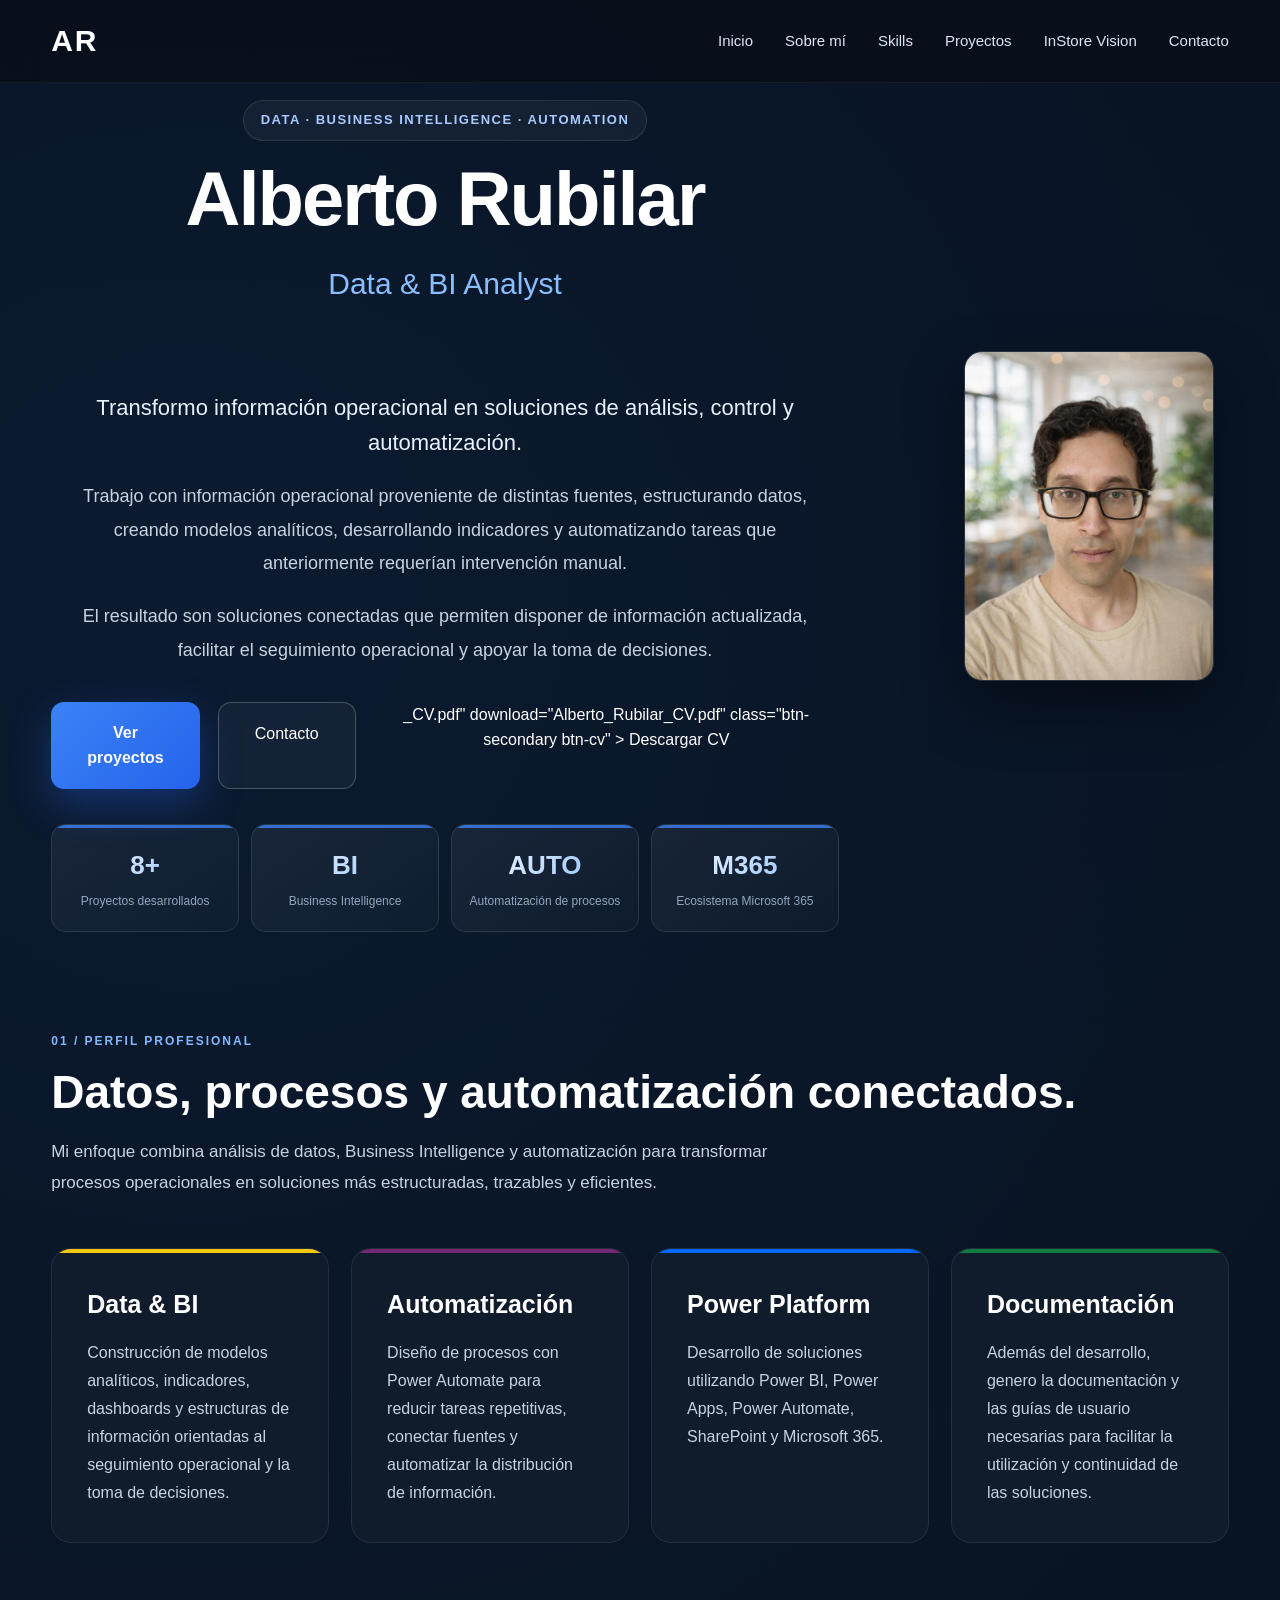
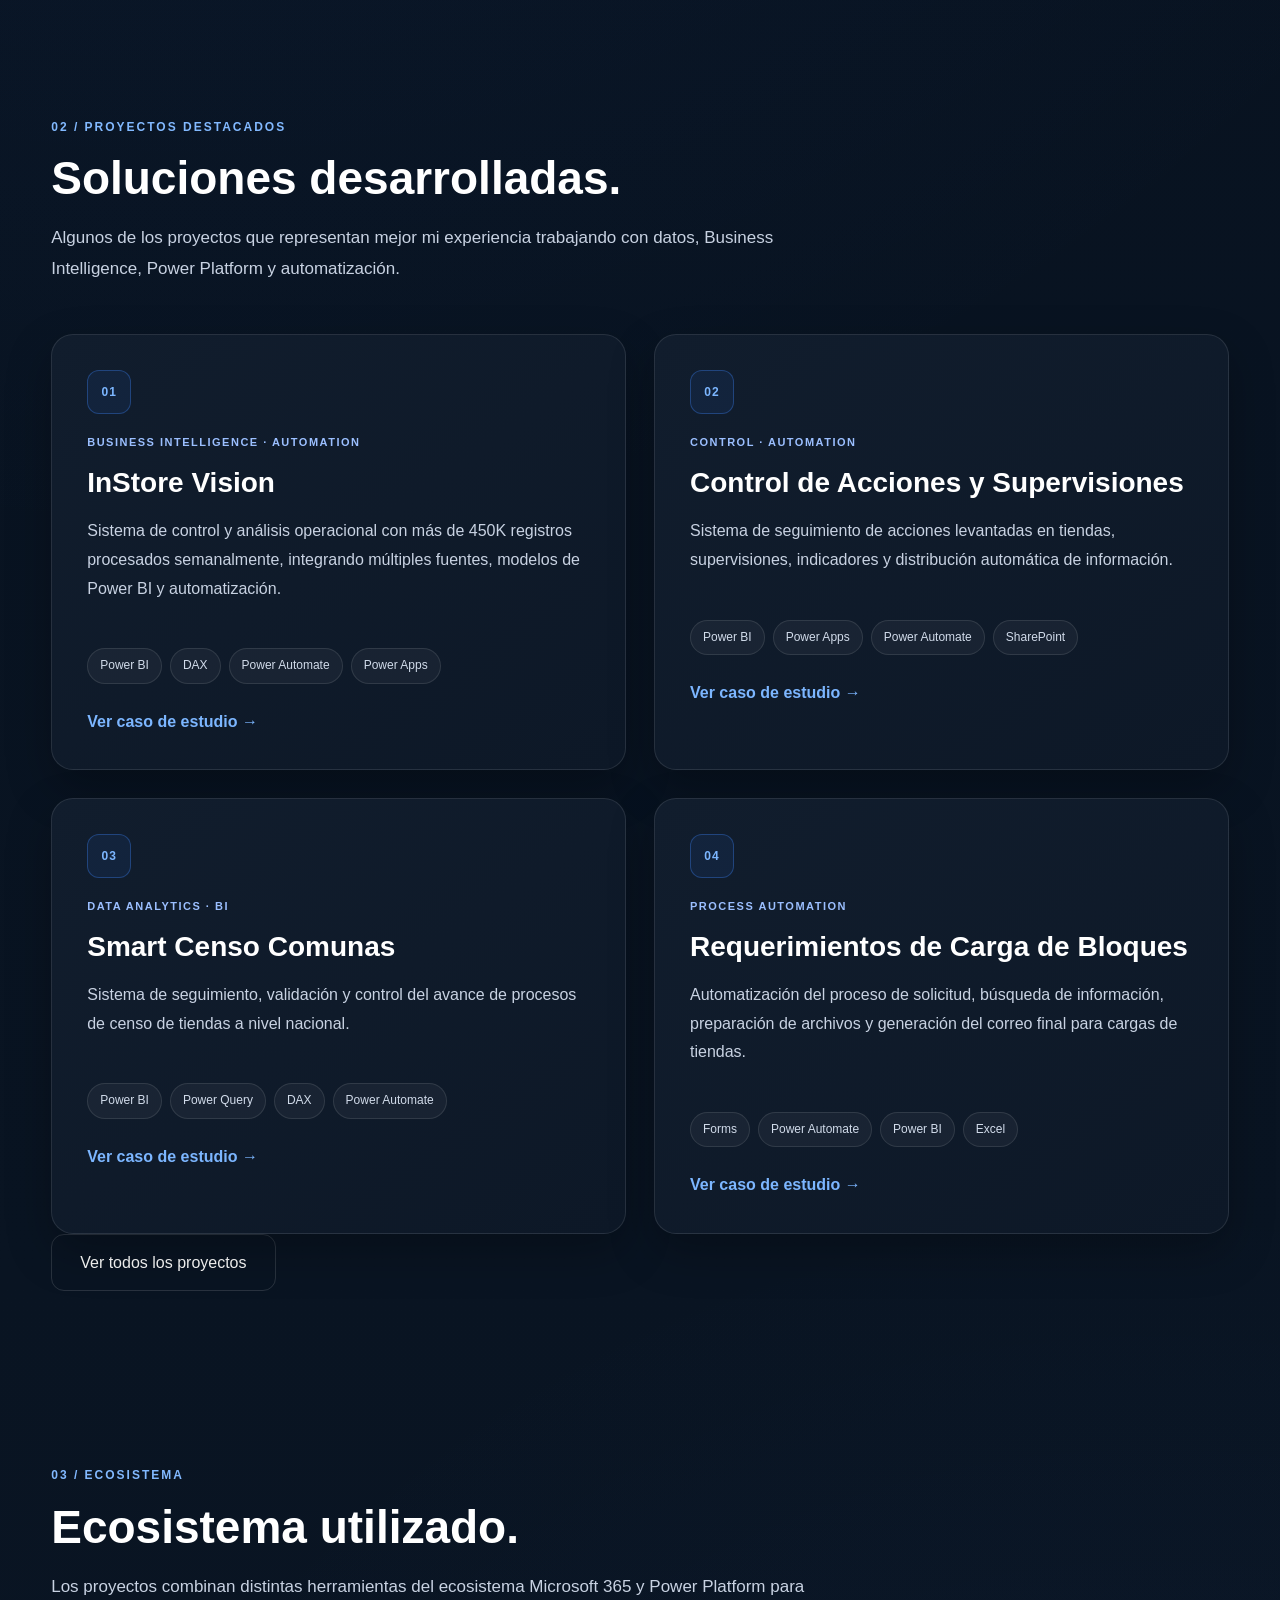
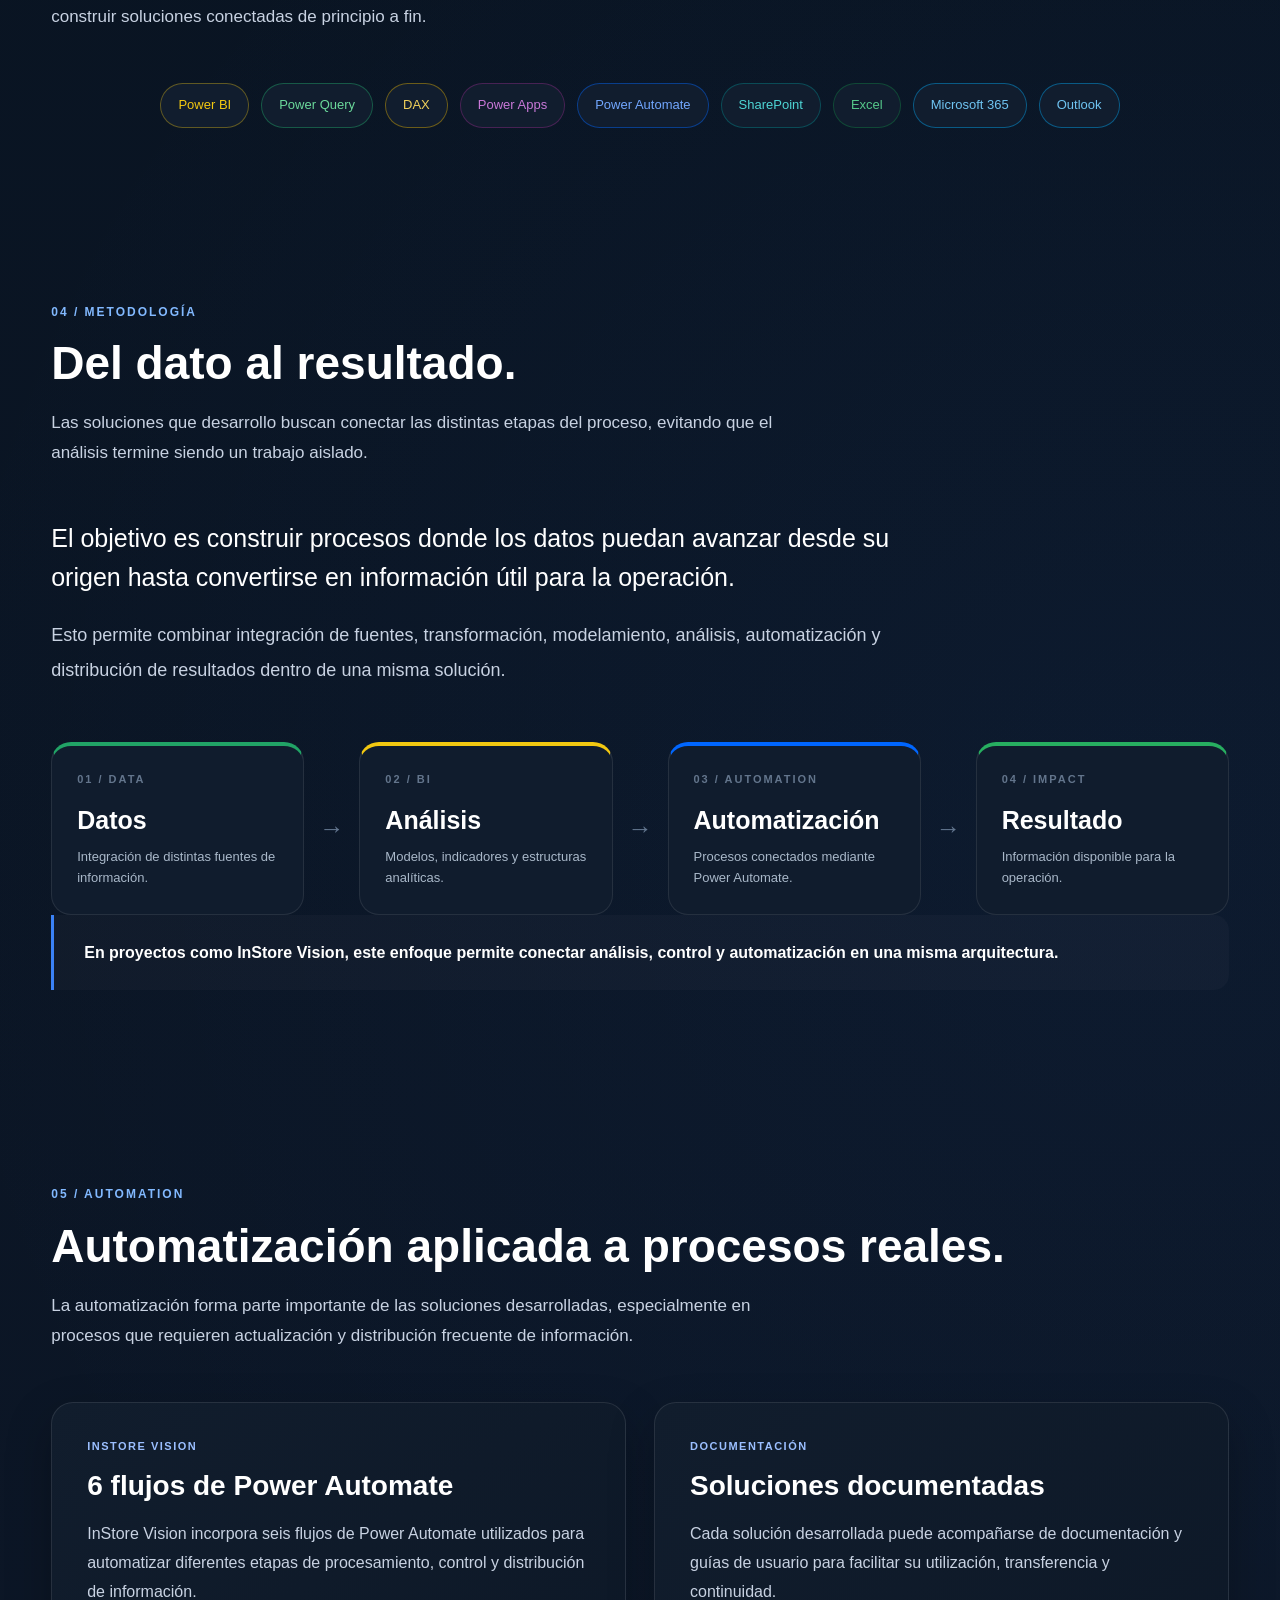
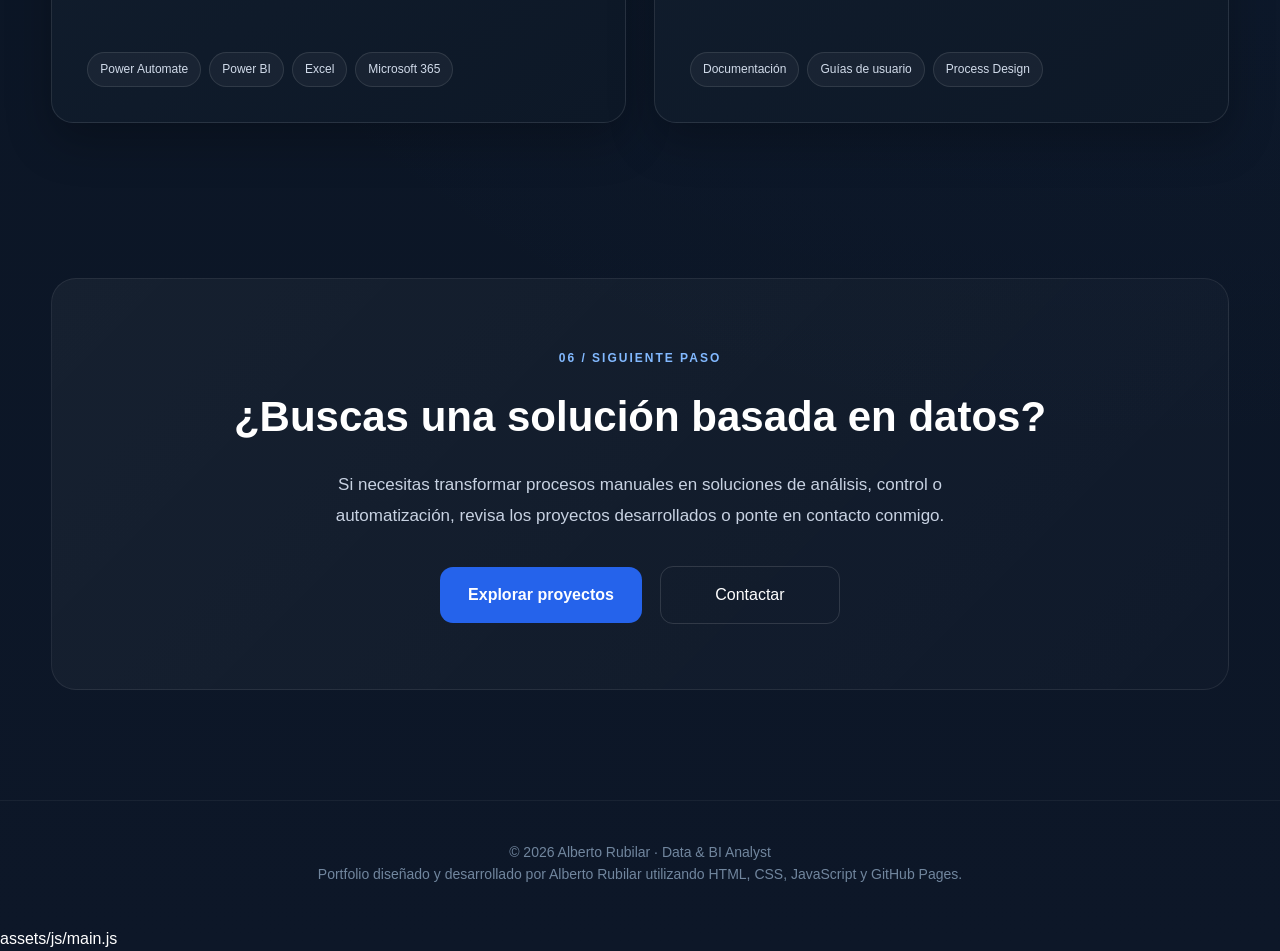
==== index.html @ 0d0f5d71 "index.html" ====
<!doctype html>
<html lang="es">

<head>

    <meta charset="utf-8">

    <meta name="viewport" content="width=device-width, initial-scale=1">

    <link rel="stylesheet" href="assets/css/style.css">

    <title>Alberto Rubilar | Data & BI Analyst</title>

</head>


<body>


<!-- =====================================================
     HEADER / NAVEGACIÓN
===================================================== -->

<header>

    <div class="container nav">

        <div class="logo">
            AR
        </div>


        <nav>

            <a href="index.html">
                Inicio
            </a>

            <a href="about.html">
                Sobre mí
            </a>

            <a href="skills.html">
                Skills
            </a>

            <a href="projects.html">
                Proyectos
            </a>

            <a href="project-instorevision.html">
                InStore Vision
            </a>

            <a href="contact.html">
                Contacto
            </a>

        </nav>

    </div>

</header>



<!-- =====================================================
     HERO
     (centrado, sin foto lateral)
===================================================== -->

<section class="hero hero-center">

    <div class="hero-left">


        <div class="hero-identity">

            <div class="hero-identity-text">

                <span class="tag">
                    DATA · BUSINESS INTELLIGENCE · AUTOMATION
                </span>


                <h1>
                    Alberto Rubilar
                </h1>


                <h2>
                    Data & BI Analyst
                </h2>

            </div>

        </div>



        <div class="hero-description">


            <p class="hero-lead">

                Transformo información operacional en soluciones
                de análisis, control y automatización.

            </p>


            <p>

                Trabajo con información operacional proveniente de
                distintas fuentes, estructurando datos, creando
                modelos analíticos, desarrollando indicadores y
                automatizando tareas que anteriormente requerían
                intervención manual.

            </p>


            <p>

                El resultado son soluciones conectadas que permiten
                disponer de información actualizada, facilitar el
                seguimiento operacional y apoyar la toma de decisiones.

            </p>


        </div>



        <!-- =================================================
     BUTTONS
================================================== -->

<div class="buttons buttons-hero">

    <a
        href="projects.html"
        class="btn-primary"
    >
        Ver proyectos
    </a>

    <a
        href="contact.html"
        class="btn-secondary btn-contact"
    >
        Contacto
    </a>

    _CV.pdf"
        download="Alberto_Rubilar_CV.pdf"
        class="btn-secondary btn-cv"
    >
        Descargar CV
    </a>

</div>


        <!-- =================================================
             HERO STATS
        ================================================== -->

        <div class="hero-stats hero-stats-centered">


            <div class="hero-stat hero-stat-projects">

                <strong>
                    8+
                </strong>

                <span>
                    Proyectos desarrollados
                </span>

            </div>


            <div class="hero-stat hero-stat-bi">

                <strong>
                    BI
                </strong>

                <span>
                    Business Intelligence
                </span>

            </div>


            <div class="hero-stat hero-stat-auto">

                <strong>
                    AUTO
                </strong>

                <span>
                    Automatización de procesos
                </span>

            </div>


            <div class="hero-stat hero-stat-m365">

                <strong>
                    M365
                </strong>

                <span>
                    Ecosistema Microsoft 365
                </span>

            </div>


        </div>


    </div>


    <div class="hero-right">

        <div class="profile-wrapper">

            <img
                src="assets/img/profile.png"
                alt="Alberto Rubilar"
                class="profile-image"
            >

        </div>

    </div>

</section>



<main>


<!-- =====================================================
     01 / PERFIL PROFESIONAL
===================================================== -->

<section class="section">


    <div class="section-header">

        <span class="section-tag">
            01 / PERFIL PROFESIONAL
        </span>


        <h2>
            Datos, procesos y automatización conectados.
        </h2>


        <p class="section-subtitle">

            Mi enfoque combina análisis de datos, Business Intelligence
            y automatización para transformar procesos operacionales
            en soluciones más estructuradas, trazables y eficientes.

        </p>

    </div>



    <div class="core-skills-grid">


        <article class="core-skill-card">

            <div class="core-skill-accent"></div>


            <h3>
                Data & BI
            </h3>


            <p>

                Construcción de modelos analíticos, indicadores,
                dashboards y estructuras de información orientadas
                al seguimiento operacional y la toma de decisiones.

            </p>

        </article>



        <article class="core-skill-card">

            <div class="core-skill-accent"></div>


            <h3>
                Automatización
            </h3>


            <p>

                Diseño de procesos con Power Automate para reducir
                tareas repetitivas, conectar fuentes y automatizar
                la distribución de información.

            </p>

        </article>



        <article class="core-skill-card">

            <div class="core-skill-accent"></div>


            <h3>
                Power Platform
            </h3>


            <p>

                Desarrollo de soluciones utilizando Power BI,
                Power Apps, Power Automate, SharePoint y Microsoft 365.

            </p>

        </article>



        <article class="core-skill-card">

            <div class="core-skill-accent"></div>


            <h3>
                Documentación
            </h3>


            <p>

                Además del desarrollo, genero la documentación y
                las guías de usuario necesarias para facilitar
                la utilización y continuidad de las soluciones.

            </p>

        </article>


    </div>

</section>



<!-- =====================================================
     02 / PROYECTOS DESTACADOS
===================================================== -->

<section class="section featured-projects-section">


    <div class="section-header">

        <span class="section-tag">
            02 / PROYECTOS DESTACADOS
        </span>


        <h2>
            Soluciones desarrolladas.
        </h2>


        <p class="section-subtitle">

            Algunos de los proyectos que representan mejor mi
            experiencia trabajando con datos, Business Intelligence,
            Power Platform y automatización.

        </p>

    </div>



    <div class="featured-projects-grid">


        <!-- INSTORE VISION -->

        <article class="featured-project-card">

            <span class="project-number">
                01
            </span>


            <span class="project-category">
                BUSINESS INTELLIGENCE · AUTOMATION
            </span>


            <h3>
                InStore Vision
            </h3>


            <p>

                Sistema de control y análisis operacional con más
                de 450K registros procesados semanalmente, integrando
                múltiples fuentes, modelos de Power BI y automatización.

            </p>


            <div class="project-tech">

                <span>Power BI</span>
                <span>DAX</span>
                <span>Power Automate</span>
                <span>Power Apps</span>

            </div>


            <a
                href="project-instorevision.html"
                class="project-link"
            >
                Ver caso de estudio →
            </a>

        </article>



        <!-- CONTROL ACCIONES -->

        <article class="featured-project-card">

            <span class="project-number">
                02
            </span>


            <span class="project-category">
                CONTROL · AUTOMATION
            </span>


            <h3>
                Control de Acciones y Supervisiones
            </h3>


            <p>

                Sistema de seguimiento de acciones levantadas
                en tiendas, supervisiones, indicadores y distribución
                automática de información.

            </p>


            <div class="project-tech">

                <span>Power BI</span>
                <span>Power Apps</span>
                <span>Power Automate</span>
                <span>SharePoint</span>

            </div>


            <a
                href="project-control-acciones.html"
                class="project-link"
            >
                Ver caso de estudio →
            </a>

        </article>



        <!-- CENSO COMUNAS -->

        <article class="featured-project-card">

            <span class="project-number">
                03
            </span>


            <span class="project-category">
                DATA ANALYTICS · BI
            </span>


            <h3>
                Smart Censo Comunas
            </h3>


            <p>

                Sistema de seguimiento, validación y control del
                avance de procesos de censo de tiendas a nivel
                nacional.

            </p>


            <div class="project-tech">

                <span>Power BI</span>
                <span>Power Query</span>
                <span>DAX</span>
                <span>Power Automate</span>

            </div>


            <a
                href="project-smart-censo.html"
                class="project-link"
            >
                Ver caso de estudio →
            </a>

        </article>



        <!-- CARGA DE BLOQUES -->

        <article class="featured-project-card">

            <span class="project-number">
                04
            </span>


            <span class="project-category">
                PROCESS AUTOMATION
            </span>


            <h3>
                Requerimientos de Carga de Bloques
            </h3>


            <p>

                Automatización del proceso de solicitud, búsqueda
                de información, preparación de archivos y generación
                del correo final para cargas de tiendas.

            </p>


            <div class="project-tech">

                <span>Forms</span>
                <span>Power Automate</span>
                <span>Power BI</span>
                <span>Excel</span>

            </div>


            <a
                href="project-carga-bloques.html"
                class="project-link"
            >
                Ver caso de estudio →
            </a>

        </article>


    </div>



    <div class="projects-more">

        <a
            href="projects.html"
            class="btn-secondary"
        >
            Ver todos los proyectos
        </a>

    </div>


</section>



<!-- =====================================================
     03 / ECOSISTEMA
===================================================== -->
<section class="section featured-projects-section">


    <div class="section-header">

        <span class="section-tag">
            03 / ECOSISTEMA
        </span>


        <h2>
            Ecosistema utilizado.
        </h2>


        <p class="section-subtitle">

    Los proyectos combinan distintas herramientas del ecosistema
    Microsoft 365 y Power Platform para construir soluciones
    conectadas de principio a fin.

        </p>

    </div>

    <div class="homepage-tech-list">

        <div class="tech-list">

            <span class="tech-powerbi">
                Power BI
            </span>

            <span class="tech-powerquery">
                Power Query
            </span>

            <span class="tech-dax">
                DAX
            </span>

            <span class="tech-powerapps">
                Power Apps
            </span>

            <span class="tech-powerautomate">
                Power Automate
            </span>

            <span class="tech-sharepoint">
                SharePoint
            </span>

            <span class="tech-excel">
                Excel
            </span>

            <span class="tech-m365">
                Microsoft 365
            </span>

            <span class="tech-outlook">
                Outlook
            </span>

        </div>

    </div>

</section>



<!-- =====================================================
     04 / WORKFLOW
===================================================== -->

<section class="section workflow-section">


    <div class="section-header">

        <span class="section-tag">
            04 / METODOLOGÍA
        </span>


        <h2>
            Del dato al resultado.
        </h2>


        <p class="section-subtitle">

            Las soluciones que desarrollo buscan conectar las
            distintas etapas del proceso, evitando que el análisis
            termine siendo un trabajo aislado.

        </p>

    </div>



    <div class="workflow-intro">

        <p class="workflow-lead">

            El objetivo es construir procesos donde los datos
            puedan avanzar desde su origen hasta convertirse
            en información útil para la operación.

        </p>


        <p>

            Esto permite combinar integración de fuentes,
            transformación, modelamiento, análisis, automatización
            y distribución de resultados dentro de una misma solución.

        </p>

    </div>



    <div class="workflow-grid">


        <article class="workflow-card workflow-data">

            <span class="workflow-number">
                01 / DATA
            </span>


            <strong>
                Datos
            </strong>


            <span>
                Integración de distintas fuentes de información.
            </span>

        </article>


        <div class="workflow-arrow">
            →
        </div>


        <article class="workflow-card workflow-bi">

            <span class="workflow-number">
                02 / BI
            </span>


            <strong>
                Análisis
            </strong>


            <span>
                Modelos, indicadores y estructuras analíticas.
            </span>

        </article>


        <div class="workflow-arrow">
            →
        </div>


        <article class="workflow-card workflow-flow">

            <span class="workflow-number">
                03 / AUTOMATION
            </span>


            <strong>
                Automatización
            </strong>


            <span>
                Procesos conectados mediante Power Automate.
            </span>

        </article>


        <div class="workflow-arrow">
            →
        </div>


        <article class="workflow-card workflow-impact">

            <span class="workflow-number">
                04 / IMPACT
            </span>


            <strong>
                Resultado
            </strong>


            <span>
                Información disponible para la operación.
            </span>

        </article>


    </div>



    <div class="workflow-result">

        <strong>
            En proyectos como InStore Vision, este enfoque permite
            conectar análisis, control y automatización en una misma
            arquitectura.
        </strong>

    </div>


</section>



<!-- =====================================================
     05 / EXPERIENCIA EN AUTOMATIZACIÓN
===================================================== -->

<section class="section">


    <div class="section-header">

        <span class="section-tag">
            05 / AUTOMATION
        </span>


        <h2>
            Automatización aplicada a procesos reales.
        </h2>


        <p class="section-subtitle">

            La automatización forma parte importante de las soluciones
            desarrolladas, especialmente en procesos que requieren
            actualización y distribución frecuente de información.

        </p>

    </div>



    <div class="featured-projects-grid">


        <article class="featured-project-card">

            <span class="project-category">
                INSTORE VISION
            </span>


            <h3>
                6 flujos de Power Automate
            </h3>


            <p>

                InStore Vision incorpora seis flujos de Power Automate
                utilizados para automatizar diferentes etapas de
                procesamiento, control y distribución de información.

            </p>


            <div class="project-tech">

                <span>Power Automate</span>
                <span>Power BI</span>
                <span>Excel</span>
                <span>Microsoft 365</span>

            </div>

        </article>



        <article class="featured-project-card">

            <span class="project-category">
                DOCUMENTACIÓN
            </span>


            <h3>
                Soluciones documentadas
            </h3>


            <p>

                Cada solución desarrollada puede acompañarse de
                documentación y guías de usuario para facilitar
                su utilización, transferencia y continuidad.

            </p>


            <div class="project-tech">

                <span>Documentación</span>
                <span>Guías de usuario</span>
                <span>Process Design</span>

            </div>

        </article>


    </div>

</section>



<!-- =====================================================
     06 / RESULTADO
===================================================== -->

<section class="section home-contact-section">


    <div class="home-contact-card">


        <span class="section-tag">
            06 / SIGUIENTE PASO
        </span>


        <h2>
            ¿Buscas una solución basada en datos?
        </h2>


        <p>

            Si necesitas transformar procesos manuales en soluciones
            de análisis, control o automatización, revisa los proyectos
            desarrollados o ponte en contacto conmigo.

        </p>


        <div class="buttons">

            <a
                href="projects.html"
                class="btn-primary"
            >
                Explorar proyectos
            </a>


            <a
                href="contact.html"
                class="btn-secondary"
            >
                Contactar
            </a>

        </div>


    </div>


</section>


</main>



<!-- =====================================================
     FOOTER
===================================================== -->

<footer>

    <p>
        © 2026 Alberto Rubilar · Data & BI Analyst
    </p>

    <p class="site-credit">
        Portfolio diseñado y desarrollado por Alberto Rubilar utilizando HTML, CSS, JavaScript y GitHub Pages.
    </p>

</footer>

assets/js/main.js

</body>
</html>
---- assets/css/style.css ----
/* =====================================================
   ALBERTO RUBILAR PORTFOLIO
   STYLE V7
   Data · BI · Automation
===================================================== */


/* =====================================================
   VARIABLES
===================================================== */

:root {

    --primary: #3b82f6;
    --primary-dark: #2563eb;
    --primary-light: #82b9ff;

    --background: #07111f;
    --background2: #0d1728;

    --card: #101b2b;
    --card2: #162438;

    --text: #ffffff;
    --text2: #c8d2e2;
    --muted: #8ca2bd;

    --border: rgba(255,255,255,.09);

    --radius: 20px;

    --shadow:
        0 20px 60px rgba(0,0,0,.35);

    --transition: .35s;


    /* TECHNOLOGY COLORS */

    --powerbi: #f2c811;
    --powerapps: #742774;
    --powerautomate: #0066ff;
    --powerquery: #21a366;
    --excel: #107c41;
    --sharepoint: #038387;
    --dax: #d9a900;
    --sql: #4f9bd9;
    --python: #3776ab;
    --git: #f05032;
    --github: #ffffff;
    --forms: #7b5cff;
    --microsoft: #00a4ef;

}


/* =====================================================
   RESET
===================================================== */

*,
*::before,
*::after {
    margin: 0;
    padding: 0;
    box-sizing: border-box;
}

html {
    scroll-behavior: smooth;
}

body {

    font-family:
        'Inter',
        Arial,
        sans-serif;

    background:

        radial-gradient(
            circle at 15% 10%,
            rgba(59,130,246,.08),
            transparent 30%
        ),

        radial-gradient(
            circle at 90% 70%,
            rgba(59,130,246,.05),
            transparent 30%
        ),

        linear-gradient(
            180deg,
            #07111f,
            #091422,
            #0d1728
        );

    color: var(--text);

    overflow-x: hidden;

    line-height: 1.6;
}

img {
    max-width: 100%;
    display: block;
}

a {
    color: inherit;
}

button,
input,
textarea {
    font-family: inherit;
}


/* =====================================================
   BACKGROUND
===================================================== */

.background {

    position: fixed;
    inset: 0;

    pointer-events: none;

    z-index: -1;
}


/* =====================================================
   CONTAINER
===================================================== */

.container {

    width: min(1250px, 92%);

    margin: auto;
}


/* =====================================================
   HEADER
===================================================== */

header {

    position: fixed;

    top: 0;
    left: 0;

    width: 100%;

    backdrop-filter: blur(20px);
    -webkit-backdrop-filter: blur(20px);

    background:
        rgba(8,15,25,.78);

    border-bottom:
        1px solid rgba(255,255,255,.05);

    z-index: 500;
}

.nav {

    min-height: 82px;

    display: flex;

    align-items: center;

    justify-content: space-between;
}

.logo {

    font-size: 30px;

    font-weight: 800;

    color: white;

    letter-spacing: 2px;
}

nav {

    display: flex;

    gap: 32px;
}

nav a {

    position: relative;

    color: #dce7f5;

    text-decoration: none;

    font-size: 15px;

    transition: .3s;
}

nav a::after {

    content: "";

    position: absolute;

    left: 0;
    bottom: -7px;

    width: 0;
    height: 2px;

    background: var(--primary);

    transition: .3s;
}

nav a:hover {
    color: white;
}

nav a:hover::after {
    width: 100%;
}


/* =====================================================
   HERO
===================================================== */

.hero {

    width: min(1250px, 92%);

    margin: auto;

    min-height: 100vh;

    display: grid;

    grid-template-columns:
        minmax(0, 1fr)
        320px;

    align-items: center;

    gap: 70px;

    padding-top: 100px;
}

.hero-left {
    animation: fadeUp 1s ease;
}

.hero h1 {

    font-size: 76px;

    line-height: .95;

    letter-spacing: -2px;

    margin-bottom: 25px;
}

.hero h2 {

    color: #8abfff;

    font-size: 30px;

    font-weight: 500;

    margin-bottom: 30px;
}

.hero p {

    color: var(--text2);

    font-size: 18px;

    line-height: 1.85;

    max-width: 760px;
}


/* =====================================================
   HERO IDENTITY
===================================================== */

.hero-identity {

    position: relative;

    display: block;

    min-height: 255px;

    margin-bottom: 35px;
}

.hero-identity .tag {
    margin-bottom: 22px;
}


/* =====================================================
   HERO PROFILE
   RECTANGULAR IMAGE
===================================================== */

.hero-right {

    display: flex;

    justify-content: flex-end;

    align-items: center;
}

.hero-right .profile-wrapper {

    position: relative;

    width: 280px;
    height: 360px;

    display: flex;

    align-items: center;
    justify-content: center;
}

.hero-right .profile-wrapper::before,
.hero-right .profile-wrapper::after {

    display: none;
}

.hero-right .profile-image {

    width: 250px;
    height: 330px;

    object-fit: cover;

    object-position: center;

    border-radius: 18px;

    border:
        1px solid rgba(255,255,255,.12);

    box-shadow:
        0 25px 60px rgba(0,0,0,.45);
}


/* =====================================================
   TAG
===================================================== */

.tag {

    display: inline-flex;

    align-items: center;

    padding: 9px 17px;

    border-radius: 50px;

    background:
        rgba(255,255,255,.045);

    border:
        1px solid rgba(255,255,255,.10);

    color:
        #a9caff;

    font-size: 13px;

    font-weight: 700;

    letter-spacing: 1.5px;
}


/* =====================================================
   HERO DESCRIPTION
===================================================== */

.hero-description {

    max-width: 760px;
}

.hero-description p {

    color: var(--text2);

    font-size: 18px;

    line-height: 1.85;

    margin-bottom: 20px;
}

.hero-description .hero-lead {

    font-size: 22px;

    color: #e8f0fb;

    line-height: 1.6;
}

.hero-description strong {
    color: white;
}


/* =====================================================
   HERO CENTER
   (texto del hero centrado dentro de .hero-left)
===================================================== */

.hero-center .hero-left {
    text-align: center;
}

.hero-center .hero-description {
    margin-left: auto;
    margin-right: auto;
}

.hero-center .buttons-hero {
    justify-content: center;
}

.hero-center .hero-stats-centered {
    margin-left: auto;
    margin-right: auto;
}


/* =====================================================
   GENERIC PROFILE
===================================================== */

.profile-wrapper {

    position: relative;

    width: 320px;
    height: 320px;

    display: flex;

    align-items: center;

    justify-content: center;
}

.profile-wrapper::before {

    content: "";

    position: absolute;

    inset: -20px;

    border-radius: 50%;

    border:
        1px solid rgba(255,255,255,.10);
}

.profile-wrapper::after {

    content: "";

    position: absolute;

    inset: -45px;

    border-radius: 50%;

    border:
        1px solid rgba(59,130,246,.12);
}

.profile-image {

    width: 290px;
    height: 290px;

    object-fit: cover;

    object-position: center;

    border-radius: 50%;

    border:
        5px solid rgba(255,255,255,.08);

    box-shadow:

        0 25px 70px rgba(0,0,0,.5),

        0 0 60px rgba(59,130,246,.10);
}


/* =====================================================
   BUTTONS
===================================================== */

.buttons {

    display: flex;

    gap: 18px;

    margin-top: 35px;
}

.btn-primary {

    display: inline-block;

    padding: 15px 28px;

    border-radius: 13px;

    background:
        var(--primary-dark);

    color: white;

    text-decoration: none;

    font-weight: 600;

    transition: .35s;
}

.btn-primary:hover {

    transform:
        translateY(-4px);

    background:
        var(--primary);

    box-shadow:
        0 12px 30px
        rgba(37,99,235,.25);
}

.btn-secondary {

    display: inline-block;

    padding: 15px 28px;

    border-radius: 13px;

    border:
        1px solid rgba(255,255,255,.13);

    color: white;

    text-decoration: none;

    transition: .35s;
}

.btn-secondary:hover {

    transform:
        translateY(-4px);

    background:
        rgba(255,255,255,.05);
}


/* =====================================================
   HERO BUTTONS
   (versión más llamativa para el hero)
===================================================== */

.buttons-hero .btn-primary {

    padding: 18px 36px;

    font-size: 16px;

    background:
        linear-gradient(
            135deg,
            var(--primary),
            var(--primary-dark)
        );

    box-shadow:
        0 15px 40px rgba(37,99,235,.35);
}

.buttons-hero .btn-primary:hover {

    transform:
        translateY(-5px) scale(1.03);

    box-shadow:
        0 22px 50px rgba(37,99,235,.5);
}

.buttons-hero .btn-secondary {

    padding: 18px 36px;

    font-size: 16px;

    background:
        rgba(255,255,255,.04);

    border:
        1px solid rgba(255,255,255,.22);
}

.buttons-hero .btn-secondary:hover {

    transform:
        translateY(-5px) scale(1.03);

    background:
        rgba(255,255,255,.09);

    border-color:
        rgba(255,255,255,.4);
}


/* =====================================================
   HERO STATS
===================================================== */

.hero-stats {

    display: grid;

    grid-template-columns:
        repeat(4,1fr);

    gap: 12px;

    margin-top: 35px;

    max-width: 850px;
}

.hero-stat {

    padding: 20px 15px;

    border-radius: 15px;

    background:
        rgba(255,255,255,.035);

    border:
        1px solid rgba(255,255,255,.07);

    transition: .3s;
}

.hero-stat:hover {

    transform:
        translateY(-4px);

    background:
        rgba(255,255,255,.055);
}

.hero-stat strong {

    display: block;

    font-size: 22px;

    margin-bottom: 5px;
}

.hero-stat span {

    display: block;

    color: #91a6be;

    font-size: 12px;
}


/* =====================================================
   HERO STATS CENTERED
   (versión más llamativa, con acento superior)
===================================================== */

.hero-stats-centered .hero-stat {

    position: relative;

    overflow: hidden;

    background:
        linear-gradient(
            145deg,
            rgba(255,255,255,.06),
            rgba(255,255,255,.02)
        );

    border:
        1px solid rgba(255,255,255,.10);
}

.hero-stats-centered .hero-stat::before {

    content: "";

    position: absolute;

    top: 0;
    left: 0;

    width: 100%;
    height: 3px;

    background: var(--primary);

    opacity: .8;
}

.hero-stats-centered .hero-stat strong {

    font-size: 26px;

    background:
        linear-gradient(
            135deg,
            #ffffff,
            var(--primary-light)
        );

    -webkit-background-clip: text;
    background-clip: text;

    -webkit-text-fill-color: transparent;
}

.hero-stats-centered .hero-stat:hover {

    transform:
        translateY(-6px);

    border-color:
        rgba(59,130,246,.4);

    box-shadow:
        0 20px 40px rgba(0,0,0,.3);
}


/* =====================================================
   GENERAL SECTIONS
===================================================== */

.section {

    width: min(1250px,92%);

    margin: auto;

    padding: 95px 0;
}

.section-header {
    margin-bottom: 50px;
}

.section-tag {

    display: inline-block;

    color: #82b9ff;

    font-size: 12px;

    font-weight: 800;

    letter-spacing: 2px;

    margin-bottom: 15px;
}

.section-header h2 {

    font-size: 46px;

    line-height: 1.15;

    margin-bottom: 18px;
}

.section-subtitle {

    color: var(--text2);

    max-width: 760px;

    font-size: 17px;

    line-height: 1.8;
}


/* =====================================================
   ABOUT
===================================================== */

.about {

    width: min(1100px,92%);

    margin: auto;

    padding: 90px 0;
}

.about-content {

    max-width: 1000px;

    margin: auto;
}

.about-content h3 {

    font-size: 38px;

    line-height: 1.2;

    margin-bottom: 30px;
}

.about-content p {

    color: var(--text2);

    font-size: 17px;

    line-height: 1.9;

    margin-bottom: 22px;
}

.about-content .lead {

    color: white;

    font-size: 22px;

    line-height: 1.6;
}


/* =====================================================
   ABOUT LAYOUT
===================================================== */

.about-layout {

    display: grid;

    grid-template-columns:
        1.15fr
        .85fr;

    gap: 70px;

    align-items: center;
}


/* =====================================================
   ABOUT IMAGE
===================================================== */

.about-image {

    width: 100%;

    display: flex;

    flex-direction: column;

    align-items: center;

    justify-content: center;
}

.about-image img {

    display: block;

    width: 100%;

    max-width: 520px;

    height: auto;

    max-height: 380px;

    object-fit: cover;

    object-position: center;

    border-radius: 20px;

    border:
        1px solid rgba(255,255,255,.10);

    box-shadow:
        0 20px 50px rgba(0,0,0,.35);
}

.about-image-caption {

    display: block;

    width: 100%;

    max-width: 520px;

    margin-top: 14px;

    text-align: center;

    color: var(--muted);

    font-size: 12px;

    letter-spacing: .5px;
}


/* =====================================================
   ABOUT BOXES
===================================================== */

.about-boxes {

    display: grid;

    grid-template-columns:
        repeat(4,1fr);

    gap: 18px;

    margin-top: 45px;
}

.about-card {

    position: relative;

    padding: 28px;

    min-height: 150px;

    border-radius: 18px;

    background:
        linear-gradient(
            145deg,
            rgba(255,255,255,.055),
            rgba(255,255,255,.018)
        );

    border:
        1px solid rgba(255,255,255,.08);

    transition: .35s;

    overflow: hidden;
}

.about-card::before {

    content: "";

    position: absolute;

    top: 0;
    left: 0;

    width: 100%;
    height: 3px;

    background:
        var(--primary);

    opacity: .7;
}

.about-card:hover {

    transform:
        translateY(-6px);

    border-color:
        rgba(59,130,246,.35);

    box-shadow:
        var(--shadow);
}

.about-card h4 {

    font-size: 28px;

    margin-bottom: 8px;

    color: white;
}

.about-card p {

    font-size: 13px;

    line-height: 1.6;

    margin: 0;
}


/* =====================================================
   ABOUT — MODELO DE DATOS
===================================================== */

.about-model {
    margin-top: 90px;
}

.project-image-block {

    padding: 35px;

    border-radius: 22px;

    background:
        linear-gradient(
            145deg,
            rgba(255,255,255,.045),
            rgba(255,255,255,.012)
        );

    border:
        1px solid rgba(255,255,255,.09);

    box-shadow:
        var(--shadow);
}

.project-image-block h3 {

    font-size: 22px;

    margin-bottom: 12px;
}

.project-image-block p {

    color: var(--text2);

    line-height: 1.8;

    margin-bottom: 25px;
}

.case-study-image {

    width: 100%;

    max-height: 500px;

    object-fit: contain;

    border-radius: 16px;

    border:
        1px solid rgba(255,255,255,.10);

    background: #0d1728;

    overflow: hidden;
}

/* Cuando .case-study-image es un DIV contenedor (no la <img> directa),
   la imagen interna debe llenar el contenedor correctamente */
.case-study-image img {
    width: 100%;
    height: auto;
    display: block;
    object-fit: contain;
}


/* =====================================================
   CASE STUDY VISUAL
   (bloques alternados texto + imagen, ej. project-instorevision.html)
===================================================== */

.case-study-visual {

    display: grid;

    grid-template-columns:
        1fr 1fr;

    gap: 60px;

    align-items: center;

    margin-bottom: 70px;
}

.case-study-visual:last-child {
    margin-bottom: 0;
}

.case-study-visual.reverse
.case-study-visual-content {
    order: 2;
}

.case-study-visual.reverse
.case-study-image {
    order: 1;
}

.case-study-visual-content h3 {

    font-size: 30px;

    line-height: 1.25;

    margin: 15px 0 18px;
}

.case-study-visual-content p {

    color: var(--text2);

    line-height: 1.85;

    font-size: 16px;
}


/* =====================================================
   ABOUT — METODOLOGÍA (texto + timeline)
===================================================== */

.about-method {

    display: grid;

    grid-template-columns:
        1fr 1fr;

    gap: 60px;

    align-items: start;
}


/* =====================================================
   PROCESS TIMELINE
===================================================== */

.process-timeline {

    position: relative;

    display: flex;

    flex-direction: column;

    gap: 35px;

    padding-left: 10px;
}

.process-timeline::before {

    content: "";

    position: absolute;

    top: 8px;
    bottom: 8px;

    left: 29px;

    width: 2px;

    background:
        linear-gradient(
            180deg,
            var(--primary),
            rgba(59,130,246,.05)
        );
}

.process-step {

    position: relative;

    display: flex;

    gap: 22px;

    align-items: flex-start;
}

.process-step-marker {

    position: relative;

    z-index: 1;

    flex-shrink: 0;

    width: 58px;
    height: 58px;

    display: flex;

    align-items: center;

    justify-content: center;

    border-radius: 50%;

    background:
        linear-gradient(
            145deg,
            var(--primary-dark),
            var(--primary)
        );

    border:
        4px solid var(--background);

    box-shadow:
        0 10px 25px rgba(37,99,235,.35);

    color: white;

    font-weight: 800;

    font-size: 16px;

    transition: var(--transition);
}

.process-step-content h3 {

    font-size: 20px;

    margin-top: 10px;

    margin-bottom: 8px;
}

.process-step-content p {

    color: var(--text2);

    font-size: 14px;

    line-height: 1.7;
}

.process-step:hover .process-step-marker {

    transform: scale(1.08);

    box-shadow:
        0 14px 32px rgba(37,99,235,.5);
}


/* =====================================================
   ABOUT GRID
===================================================== */

.about-grid {

    width: min(1100px,92%);

    margin: auto;

    display: grid;

    grid-template-columns:
        1.2fr .8fr;

    gap: 70px;

    align-items: center;
}

.about-text p {

    color: var(--text2);

    font-size: 17px;

    line-height: 1.9;

    margin-bottom: 20px;
}

.about-highlights {

    display: grid;

    grid-template-columns:
        repeat(2,1fr);

    gap: 15px;
}

.highlight-card {

    padding: 25px;

    border-radius: 17px;

    background:
        rgba(255,255,255,.035);

    border:
        1px solid rgba(255,255,255,.08);

    transition: .35s;
}

.highlight-card:hover {

    transform:
        translateY(-5px);

    border-color:
        rgba(59,130,246,.35);
}

.highlight-number {

    display: block;

    color:
        var(--primary-light);

    font-size: 12px;

    font-weight: 800;

    letter-spacing: 2px;

    margin-bottom: 10px;
}

.highlight-label {

    display: block;

    font-weight: 600;
}


/* =====================================================
   ABOUT — STACK
===================================================== */

.about-stack {

    display: grid;

    grid-template-columns:
        repeat(3,1fr);

    gap: 18px;

    margin-top: 50px;
}

.about-stack-item {

    padding: 24px;

    border-radius: 18px;

    background:
        rgba(255,255,255,.035);

    border:
        1px solid rgba(255,255,255,.08);

    border-top:
        3px solid #596579;

    transition: var(--transition);
}

.about-stack-item:hover {

    transform:
        translateY(-6px);

    background:
        rgba(255,255,255,.06);
}

.about-stack-item strong {

    display: block;

    font-size: 17px;

    margin-bottom: 6px;

    color: white;
}

.about-stack-item span {

    display: block;

    color: var(--muted);

    font-size: 12px;
}

.tool-powerbi { border-top-color: var(--powerbi); }
.tool-powerquery { border-top-color: var(--powerquery); }
.tool-excel { border-top-color: var(--excel); }
.tool-powerautomate { border-top-color: var(--powerautomate); }
.tool-powerapps { border-top-color: var(--powerapps); }
.tool-sharepoint { border-top-color: var(--sharepoint); }


/* =====================================================
   CORE SKILLS
===================================================== */

.core-skills-grid {

    display: grid;

    grid-template-columns:
        repeat(4,1fr);

    gap: 22px;
}

.core-skill-card {

    position: relative;

    overflow: hidden;

    padding: 35px;

    min-height: 220px;

    border-radius: 20px;

    background:
        #101b2b;

    border:
        1px solid rgba(255,255,255,.08);

    transition: .35s;
}

.core-skill-card:hover {

    transform:
        translateY(-8px);

    background:
        #142236;

    box-shadow:
        var(--shadow);
}

.core-skill-accent {

    position: absolute;

    top: 0;
    left: 0;

    width: 100%;
    height: 4px;

    background:
        #596579;
}

.core-skill-card:nth-child(1)
.core-skill-accent {
    background: var(--powerbi);
}

.core-skill-card:nth-child(2)
.core-skill-accent {
    background: var(--powerapps);
}

.core-skill-card:nth-child(3)
.core-skill-accent {
    background: var(--powerautomate);
}

.core-skill-card:nth-child(4)
.core-skill-accent {
    background: var(--excel);
}

.core-skill-card h3 {

    font-size: 25px;

    margin-bottom: 15px;
}

.core-skill-card p {

    color: var(--text2);

    line-height: 1.75;
}


/* =====================================================
   SKILLS
===================================================== */

.skills-grid {

    display: grid;

    grid-template-columns:
        repeat(4,1fr);

    gap: 22px;
}

.skill {

    position: relative;

    overflow: hidden;

    padding: 30px;

    border-radius: 20px;

    background:
        linear-gradient(
            145deg,
            rgba(255,255,255,.055),
            rgba(255,255,255,.018)
        );

    border:
        1px solid rgba(255,255,255,.08);

    transition:
        transform .35s,
        border-color .35s,
        box-shadow .35s;
}

.skill::before {

    content: "";

    position: absolute;

    top: 0;
    left: 0;

    width: 100%;
    height: 3px;

    background:
        var(--primary);

    opacity: .65;
}

.skill:hover {

    transform:
        translateY(-8px);

    border-color:
        rgba(59,130,246,.40);

    box-shadow:
        0 20px 50px rgba(0,0,0,.30);
}

.skill h3 {

    font-size: 23px;

    margin-bottom: 14px;
}

.skill p {

    color: var(--text2);

    line-height: 1.75;

    font-size: 14px;

    margin-bottom: 20px;
}


/* =====================================================
   SKILL LEVEL
===================================================== */

.skill-level {

    display: inline-block;

    padding: 6px 11px;

    border-radius: 20px;

    background:
        rgba(59,130,246,.08);

    border:
        1px solid rgba(59,130,246,.22);

    color:
        #9bc5ff;

    font-size: 11px;

    font-weight: 700;
}


/* =====================================================
   SKILL TECHNOLOGY COLORS
===================================================== */

.skill-powerbi::before {
    background: var(--powerbi);
}

.skill-powerapps::before {
    background: var(--powerapps);
}

.skill-powerautomate::before {
    background: var(--powerautomate);
}

.skill-powerquery::before {
    background: var(--powerquery);
}

.skill-excel::before {
    background: var(--excel);
}

.skill-sharepoint::before {
    background: var(--sharepoint);
}

.skill-dax::before {
    background: var(--dax);
}

.skill-sql::before {
    background: var(--sql);
}

.skill-python::before {
    background: var(--python);
}

.skill-git::before {
    background: var(--git);
}


/* =====================================================
   FEATURED PROJECTS
===================================================== */

.featured-projects-section {
    padding-top: 75px;
}

.featured-projects-grid {

    display: grid;

    grid-template-columns:
        repeat(2,minmax(0,1fr));

    gap: 28px;
}

.featured-project-card {

    position: relative;

    display: flex;

    flex-direction: column;

    justify-content: flex-start;

    padding: 35px;

    min-height: 320px;

    border-radius: 22px;

    background:
        linear-gradient(
            145deg,
            #111d2d,
            #0d1827
        );

    border:
        1px solid rgba(255,255,255,.10);

    box-shadow:
        0 18px 45px rgba(0,0,0,.25);

    transition:
        transform .35s,
        border-color .35s,
        box-shadow .35s;
}

.featured-project-card:hover {

    transform:
        translateY(-7px);

    border-color:
        rgba(255,255,255,.18);

    box-shadow:
        0 25px 60px rgba(0,0,0,.35);
}

.project-number {

    display: inline-flex;

    align-items: center;

    justify-content: center;

    width: 44px;
    height: 44px;

    border-radius: 12px;

    margin-bottom: 20px;

    background:
        rgba(59,130,246,.08);

    border:
        1px solid rgba(59,130,246,.35);

    color:
        #7cb6ff;

    font-size: 12px;

    font-weight: 800;

    letter-spacing: 1px;
}

.project-category {

    display: block;

    color:
        #9bbfff;

    font-size: 11px;

    font-weight: 800;

    letter-spacing: 1.5px;

    margin-bottom: 13px;
}

.featured-project-card h3 {

    font-size: 28px;

    line-height: 1.25;

    margin-bottom: 17px;

    color: white;
}

.featured-project-card p {

    color: var(--text2);

    line-height: 1.8;

    margin-bottom: 25px;
}


/* =====================================================
   PROJECTS
===================================================== */

.projects {

    width: min(1250px,92%);

    margin: auto;

    padding: 90px 0;
}

.section-title {

    font-size: 46px;

    line-height: 1.15;

    margin-bottom: 18px;
}

.project-grid {

    display: grid;

    grid-template-columns:
        repeat(2,minmax(0,1fr));

    gap: 28px;

    align-items: stretch;
}

.project {

    display: flex;

    flex-direction: column;

    height: 100%;

    overflow: hidden;

    border-radius: 22px;

    background:
        linear-gradient(
            145deg,
            #111d2d,
            #0d1827
        );

    border:
        1px solid rgba(255,255,255,.10);

    box-shadow:
        0 15px 40px rgba(0,0,0,.22);

    transition:
        transform .35s,
        border-color .35s,
        box-shadow .35s;
}

.project:hover {

    transform:
        translateY(-7px);

    border-color:
        rgba(255,255,255,.18);

    box-shadow:
        0 25px 55px rgba(0,0,0,.35);
}

.project-image {

    height: 210px;

    min-height: 210px;

    overflow: hidden;

    background:
        #101b2b;
}

.project-image img {

    width: 100%;

    height: 100%;

    min-height: 0;

    object-fit: cover;
}

.project-content {

    display: flex;

    flex-direction: column;

    flex: 1;

    padding: 30px;
}

.project-content h3 {

    font-size: 26px;

    margin-bottom: 15px;

    color: white;
}

.project-content p {

    color: var(--text2);

    line-height: 1.8;

    margin-bottom: 20px;
}

.project-tags {

    display: flex;

    flex-wrap: wrap;

    gap: 8px;
}

.project-tags span {

    padding: 7px 12px;

    border-radius: 20px;

    background:
        rgba(255,255,255,.045);

    border:
        1px solid rgba(255,255,255,.10);

    color:
        #d1dbea;

    font-size: 11px;
}


/* =====================================================
   PROJECT TECH
===================================================== */

.project-tech {

    display: flex;

    flex-wrap: wrap;

    gap: 8px;

    margin-top: 20px;
}

.project-tech span {

    padding: 7px 12px;

    border-radius: 20px;

    background:
        rgba(255,255,255,.045);

    border:
        1px solid rgba(255,255,255,.10);

    color:
        #d1dbea;

    font-size: 12px;
}

.project-link {

    display: inline-block;

    margin-top: 25px;

    color:
        #7cb6ff;

    text-decoration: none;

    font-weight: 700;

    transition: .3s;
}

.project-link:hover {

    color: white;

    transform:
        translateX(4px);
}


/* =====================================================
   TECH LIST
===================================================== */

.tech-list {

    display: flex;

    justify-content: center;

    align-items: center;

    flex-wrap: wrap;

    gap: 12px;
}

.tech-list span {

    padding: 11px 17px;

    border-radius: 30px;

    background:
        #111d2e;

    border:
        1px solid rgba(255,255,255,.09);

    color:
        #dce7f5;

    font-size: 13px;

    transition: .3s;
}

.tech-list span:hover {

    transform:
        translateY(-4px);

    background:
        #172538;

    border-color:
        rgba(255,255,255,.16);
}


/* =====================================================
   TECHNOLOGY COLORS
===================================================== */

.tech-powerbi {

    color: var(--powerbi) !important;

    border-color:
        rgba(242,200,17,.35) !important;
}

.tech-powerapps {

    color: #c978d8 !important;

    border-color:
        rgba(116,39,116,.55) !important;
}

.tech-powerautomate {

    color: #72a7ff !important;

    border-color:
        rgba(0,102,255,.45) !important;
}

.tech-powerquery {

    color: #6bd99b !important;

    border-color:
        rgba(33,163,102,.45) !important;
}

.tech-excel {

    color: #55c88a !important;

    border-color:
        rgba(16,124,65,.45) !important;
}

.tech-sharepoint {

    color: #4ed5d5 !important;

    border-color:
        rgba(3,131,135,.45) !important;
}

.tech-dax {

    color: #f1d15b !important;

    border-color:
        rgba(217,169,0,.45) !important;
}

.tech-sql {

    color: #75b9ec !important;

    border-color:
        rgba(79,155,217,.45) !important;
}

.tech-python {

    color: #7eb4e8 !important;

    border-color:
        rgba(55,118,171,.45) !important;
}

.tech-git {

    color: #ff856e !important;

    border-color:
        rgba(240,80,50,.45) !important;
}

.tech-forms {

    color: #b39dff !important;

    border-color:
        rgba(123,92,255,.45) !important;
}

.tech-m365,
.tech-outlook {

    color: #6fc4f2 !important;

    border-color:
        rgba(0,164,239,.45) !important;
}


/* =====================================================
   WORKFLOW
===================================================== */

.workflow-section {
    padding-top: 75px;
}

.workflow-intro {

    max-width: 900px;

    margin-bottom: 55px;
}

.workflow-intro p {

    color: var(--text2);

    font-size: 18px;

    line-height: 1.9;

    margin-bottom: 22px;
}

.workflow-intro .workflow-lead {

    color: white;

    font-size: 25px;

    line-height: 1.55;
}

.workflow-result {

    padding: 25px 30px;

    border-left:
        3px solid var(--primary);

    background:
        rgba(255,255,255,.025);

    border-radius:
        0 15px 15px 0;
}

.workflow-result strong {
    color: white;
}


/* =====================================================
   WORKFLOW CARDS
===================================================== */

.workflow-grid {

    display: grid;

    grid-template-columns:
        1fr auto
        1fr auto
        1fr auto
        1fr;

    align-items: center;

    gap: 15px;
}

.workflow-card {

    min-height: 170px;

    padding: 25px;

    border-radius: 20px;

    background:
        #101c2d;

    border:
        1px solid rgba(255,255,255,.09);

    display: flex;

    flex-direction: column;

    justify-content: center;

    transition: .35s;
}

.workflow-card:hover {

    transform:
        translateY(-7px);
}

.workflow-card strong {

    font-size: 25px;

    margin-bottom: 7px;
}

.workflow-card > span:last-child {

    color:
        #a9b8c9;

    font-size: 13px;
}

.workflow-number {

    color:
        #63758c;

    font-size: 11px;

    font-weight: 800;

    letter-spacing: 2px;

    margin-bottom: 12px;
}

.workflow-arrow {

    color:
        #62758e;

    font-size: 25px;
}

.workflow-data {
    border-top: 4px solid var(--powerquery);
}

.workflow-bi {
    border-top: 4px solid var(--powerbi);
}

.workflow-flow {
    border-top: 4px solid var(--powerautomate);
}

.workflow-impact {
    border-top: 4px solid #27ae60;
}


/* =====================================================
   INSTORE VISION ARCHITECTURE
===================================================== */

.instore-architecture {

    margin-top: 45px;

    padding: 45px;

    border-radius: 25px;

    background:
        linear-gradient(
            145deg,
            rgba(255,255,255,.045),
            rgba(255,255,255,.012)
        );

    border:
        1px solid rgba(255,255,255,.09);

    box-shadow:
        0 20px 60px rgba(0,0,0,.25);
}

.architecture-title {

    text-align: center;

    font-size: 28px;

    margin-bottom: 40px;
}

.architecture-root {

    display: flex;

    justify-content: center;

    margin-bottom: 35px;
}

.architecture-node {

    min-width: 210px;

    padding: 22px 28px;

    text-align: center;

    border-radius: 17px;

    background:
        #101c2d;

    border:
        1px solid rgba(255,255,255,.10);

    transition: .35s;
}

.architecture-node:hover {

    transform:
        translateY(-5px);

    border-color:
        rgba(59,130,246,.5);
}

.architecture-node strong {

    display: block;

    font-size: 19px;

    margin-bottom: 5px;
}

.architecture-node span {

    color:
        var(--muted);

    font-size: 12px;
}

.architecture-branches {

    display: grid;

    grid-template-columns:
        repeat(2,1fr);

    gap: 25px;

    position: relative;
}

.architecture-branch {

    padding: 25px;

    text-align: center;

    border-radius: 18px;

    background:
        rgba(255,255,255,.025);

    border:
        1px solid rgba(255,255,255,.08);
}

.architecture-branch strong {

    display: block;

    margin-bottom: 6px;
}

.architecture-branch span {

    color:
        var(--muted);

    font-size: 13px;
}

.architecture-powerapps {
    border-top: 4px solid var(--powerapps);
}

.architecture-data {
    border-top: 4px solid var(--powerquery);
}

.architecture-automate {

    margin: 30px auto;

    max-width: 300px;

    border-top:
        4px solid var(--powerautomate);
}

.architecture-bi {

    max-width: 300px;

    margin: auto;

    border-top:
        4px solid var(--powerbi);
}

.architecture-final {

    max-width: 500px;

    margin: 25px auto 0;

    border-top:
        4px solid #27ae60;
}


/* =====================================================
   ARCHITECTURE — FLUJO VERTICAL
   (ej. project-instorevision.html)
===================================================== */

.architecture {

    display: flex;

    flex-direction: column;

    align-items: center;

    gap: 0;

    padding: 45px;

    border-radius: 25px;

    background:
        linear-gradient(
            145deg,
            rgba(255,255,255,.045),
            rgba(255,255,255,.012)
        );

    border:
        1px solid rgba(255,255,255,.09);

    box-shadow:
        0 20px 60px rgba(0,0,0,.25);
}

.architecture-row {

    display: grid;

    grid-template-columns:
        repeat(2,1fr);

    gap: 25px;

    width: 100%;

    max-width: 700px;
}

.architecture-row .architecture-node {

    min-width: 0;

    width: 100%;
}

.architecture-arrow {

    color: #62758e;

    font-size: 22px;

    margin: 10px 0;
}

.architecture-main,
.architecture-powerbi,
.architecture-result {

    width: 100%;

    max-width: 460px;

    margin: 0 auto;
}

.architecture-main {
    border-top: 4px solid var(--powerautomate);
}

.architecture-powerbi {
    border-top: 4px solid var(--powerbi);
}

.architecture-result {

    border-top: 4px solid #27ae60;

    background:
        linear-gradient(
            145deg,
            rgba(39,174,96,.08),
            #101c2d
        );
}


/* =====================================================
   CASE STUDY IMAGES
===================================================== */

.case-image {
    width: 100%;
    overflow: hidden;
    border-radius: 20px;
    border: 1px solid rgba(255,255,255,.10);
    box-shadow: 0 20px 50px rgba(0,0,0,.35);
    transition: .35s;
}

.case-image img {
    width: 100%;
    height: auto;
    display: block;
}

.case-image:hover {

    transform:
        translateY(-5px);

    border-color:
        rgba(59,130,246,.35);
}

.case-gallery {

    display: grid;

    grid-template-columns:
        repeat(2,1fr);

    gap: 25px;

    margin-top: 40px;
}

.case-gallery-item {

    padding: 18px;

    border-radius: 22px;

    background:
        rgba(255,255,255,.025);

    border:
        1px solid rgba(255,255,255,.08);
}

.case-gallery-item h4 {

    margin-bottom: 15px;

    font-size: 18px;
}

.case-gallery-item p {

    color:
        var(--muted);

    font-size: 13px;

    margin-top: 15px;
}


/* =====================================================
   CASE HIGHLIGHTS
===================================================== */

.case-highlights {

    display: grid;

    grid-template-columns:
        repeat(4,1fr);

    gap: 18px;

    margin-top: 40px;
}

.case-highlight {

    padding: 25px;

    text-align: center;

    border-radius: 18px;

    background:
        #101b2b;

    border:
        1px solid rgba(255,255,255,.08);

    transition: .35s;
}

.case-highlight:hover {

    transform:
        translateY(-5px);

    border-color:
        rgba(255,255,255,.15);
}

.case-highlight strong {

    display: block;

    font-size: 30px;

    margin-bottom: 6px;
}

.case-highlight span {

    color:
        var(--muted);

    font-size: 12px;
}


/* =====================================================
   AUTOMATION / FLOWS
===================================================== */

.automation-grid {

    display: grid;

    grid-template-columns:
        repeat(3,1fr);

    gap: 20px;

    margin-top: 40px;
}

.automation-card {

    padding: 28px;

    border-radius: 19px;

    background:
        linear-gradient(
            145deg,
            rgba(0,102,255,.08),
            rgba(255,255,255,.018)
        );

    border:
        1px solid rgba(0,102,255,.20);

    transition: .35s;
}

.automation-card:hover {

    transform:
        translateY(-6px);

    border-color:
        rgba(0,102,255,.55);
}

.automation-number {

    display: block;

    color:
        #72a7ff;

    font-size: 11px;

    font-weight: 800;

    letter-spacing: 2px;

    margin-bottom: 12px;
}

.automation-card h4 {

    font-size: 19px;

    margin-bottom: 10px;
}

.automation-card p {

    color:
        var(--text2);

    font-size: 13px;

    line-height: 1.7;
}


/* =====================================================
   DOCUMENTATION
===================================================== */

.documentation-card {

    display: grid;

    grid-template-columns:
        auto 1fr;

    gap: 25px;

    align-items: center;

    padding: 35px;

    margin-top: 35px;

    border-radius: 22px;

    background:
        linear-gradient(
            135deg,
            rgba(59,130,246,.08),
            rgba(255,255,255,.02)
        );

    border:
        1px solid rgba(59,130,246,.20);
}

.documentation-icon {

    width: 70px;
    height: 70px;

    display: flex;

    align-items: center;
    justify-content: center;

    border-radius: 18px;

    background:
        rgba(59,130,246,.12);

    border:
        1px solid rgba(59,130,246,.30);

    color:
        #82b9ff;

    font-size: 28px;
}

.documentation-card h3 {

    margin-bottom: 8px;

    font-size: 22px;
}

.documentation-card p {

    color:
        var(--text2);

    line-height: 1.8;

    font-size: 14px;
}


/* =====================================================
   IMPACT
===================================================== */

.impact-grid {

    display: grid;

    grid-template-columns:
        repeat(4,1fr);

    gap: 20px;
}

.impact-card {

    padding: 30px;

    border-radius: 20px;

    background:
        rgba(255,255,255,.035);

    border:
        1px solid rgba(255,255,255,.08);

    transition: .35s;
}

.impact-card:hover {

    transform:
        translateY(-7px);

    border-color:
        rgba(39,174,96,.35);
}

.impact-card h3 {

    font-size: 21px;

    margin-bottom: 12px;
}

.impact-card p {

    color:
        var(--text2);

    font-size: 14px;

    line-height: 1.7;
}


/* =====================================================
   HOME WORKFLOW
===================================================== */

.homepage-tech-list {

    max-width: 1000px;

    margin: auto;
}

.ecosystem-section {
    text-align: center;
}


/* =====================================================
   FINAL CONTACT
===================================================== */

.home-contact-section {

    padding-top: 60px;

    padding-bottom: 110px;
}

.home-contact-card {

    padding: 65px;

    text-align: center;

    border-radius: 25px;

    background:
        linear-gradient(
            135deg,
            rgba(255,255,255,.045),
            rgba(255,255,255,.015)
        );

    border:
        1px solid rgba(255,255,255,.08);
}

.home-contact-card h2 {

    font-size: 42px;

    margin-bottom: 20px;
}

.home-contact-card p {

    max-width: 700px;

    margin:
        0 auto 35px;

    color:
        var(--text2);

    line-height: 1.8;

    font-size: 17px;
}


/* =====================================================
   SIGUIENTE PASO
   BOTONES CENTRADOS
===================================================== */

.home-contact-card .buttons {

    justify-content: center;

    align-items: center;

    width: 100%;
}

.home-contact-card .btn-primary,
.home-contact-card .btn-secondary {

    min-width: 180px;

    text-align: center;
}


/* =====================================================
   CONTACT
===================================================== */

.contact {

    width: min(900px,92%);

    margin: auto;

    padding: 90px 0;
}

.contact-card {

    padding: 50px;

    border-radius: 24px;

    background:
        linear-gradient(
            145deg,
            rgba(255,255,255,.05),
            rgba(255,255,255,.015)
        );

    border:
        1px solid rgba(255,255,255,.09);

    box-shadow:
        var(--shadow);
}

.contact-card h2 {

    font-size: 36px;

    margin-bottom: 20px;
}

.contact-card p {

    color:
        var(--text2);

    line-height: 1.8;
}


/* =====================================================
   PROJECTS PAGE — FEATURED CARDS (clicables)
===================================================== */

.projects-featured-header,
.projects-secondary-header {
    margin-top: 70px;
}

.project-card {

    position: relative;

    display: flex;

    flex-direction: column;

    padding: 35px;

    min-height: 340px;

    border-radius: 22px;

    text-decoration: none;

    color: inherit;

    background:
        linear-gradient(
            145deg,
            #111d2d,
            #0d1827
        );

    border:
        1px solid rgba(255,255,255,.10);

    box-shadow:
        0 18px 45px rgba(0,0,0,.25);

    transition:
        transform .35s,
        border-color .35s,
        box-shadow .35s;

    overflow: hidden;
}

.project-card::before {

    content: "";

    position: absolute;

    top: 0;
    left: 0;

    width: 100%;
    height: 4px;

    background: var(--primary);
}

.project-card-instore::before { background: var(--powerbi); }
.project-card-control::before { background: var(--powerapps); }
.project-card-automation::before { background: var(--powerautomate); }
.project-card-analytics::before { background: var(--powerquery); }

.project-card:hover {

    transform:
        translateY(-8px);

    border-color:
        rgba(255,255,255,.20);

    box-shadow:
        0 28px 65px rgba(0,0,0,.4);
}

.project-card-top {

    display: flex;

    align-items: center;

    gap: 14px;

    margin-bottom: 20px;
}

.project-card-number {

    display: inline-flex;

    align-items: center;

    justify-content: center;

    width: 40px;
    height: 40px;

    border-radius: 12px;

    background:
        rgba(59,130,246,.08);

    border:
        1px solid rgba(59,130,246,.35);

    color:
        #7cb6ff;

    font-size: 12px;

    font-weight: 800;
}

.project-card-category {

    color: #9bbfff;

    font-size: 11px;

    font-weight: 800;

    letter-spacing: 1.5px;
}

.project-card h3 {

    font-size: 26px;

    line-height: 1.25;

    margin-bottom: 15px;

    color: white;
}

.project-card p {

    color: var(--text2);

    line-height: 1.8;

    margin-bottom: 25px;

    flex: 1;
}

.project-card-tech {

    display: flex;

    flex-wrap: wrap;

    gap: 8px;

    margin-bottom: 25px;
}

.project-card-tech span {

    padding: 7px 12px;

    border-radius: 20px;

    background:
        rgba(255,255,255,.045);

    border:
        1px solid rgba(255,255,255,.10);

    color:
        #d1dbea;

    font-size: 11px;
}

.project-card-footer {

    display: flex;

    align-items: center;

    justify-content: space-between;

    padding: 14px 20px;

    border-radius: 14px;

    background:
        rgba(59,130,246,.08);

    border:
        1px solid rgba(59,130,246,.20);

    color: #9bc5ff;

    font-weight: 700;

    font-size: 14px;

    transition: var(--transition);
}

.project-card-footer strong {

    font-size: 18px;

    transition: transform .3s;
}

.project-card:hover .project-card-footer {

    background: var(--primary-dark);

    border-color: var(--primary);

    color: white;
}

.project-card:hover .project-card-footer strong {

    transform: translateX(6px);
}


/* =====================================================
   PROJECTS PAGE — SECONDARY GRID (en columnas)
===================================================== */

.secondary-projects-grid {

    display: grid;

    grid-template-columns:
        repeat(4,1fr);

    gap: 20px;
}

.secondary-project-card {

    padding: 28px;

    border-radius: 20px;

    background:
        rgba(255,255,255,.035);

    border:
        1px solid rgba(255,255,255,.08);

    border-top:
        3px solid var(--primary);

    transition: var(--transition);
}

.secondary-project-card:hover {

    transform:
        translateY(-6px);

    background:
        rgba(255,255,255,.06);

    border-color:
        rgba(59,130,246,.35);
}

.secondary-project-number {

    display: inline-flex;

    align-items: center;

    justify-content: center;

    width: 36px;
    height: 36px;

    border-radius: 10px;

    margin-bottom: 14px;

    background:
        rgba(255,255,255,.05);

    border:
        1px solid rgba(255,255,255,.10);

    color: var(--muted);

    font-size: 12px;

    font-weight: 800;
}

.secondary-project-card h3 {

    font-size: 19px;

    margin: 10px 0 12px;

    color: white;
}

.secondary-project-card p {

    color: var(--text2);

    font-size: 13px;

    line-height: 1.7;

    margin-bottom: 18px;
}

.secondary-project-card .project-card-category {
    font-size: 10px;
}

.secondary-project-card .project-card-tech {
    margin-bottom: 0;
}

.secondary-project-card .project-card-tech span {

    font-size: 10px;

    padding: 5px 10px;
}


/* =====================================================
   FOOTER
===================================================== */

footer {

    border-top:
        1px solid rgba(255,255,255,.05);

    padding: 40px;

    text-align: center;

    color:
        #71869e;

    font-size: 14px;
}


/* =====================================================
   ANIMATIONS
===================================================== */

@keyframes fadeUp {

    from {

        opacity: 0;

        transform:
            translateY(40px);
    }

    to {

        opacity: 1;

        transform:
            translateY(0);
    }
}

.hidden {

    opacity: 0;

    transform:
        translateY(50px);

    transition:
        1s;
}

.show {

    opacity: 1;

    transform:
        translateY(0);
}


/* =====================================================
   RESPONSIVE - 1100
===================================================== */

@media(max-width:1100px) {

    .hero {

        grid-template-columns:
            minmax(0,1fr)
            300px;

        gap: 45px;
    }

    .hero h1 {
        font-size: 64px;
    }

    .hero-right .profile-wrapper {

        width: 260px;
        height: 340px;
    }

    .hero-right .profile-image {

        width: 230px;
        height: 305px;
    }

    .core-skills-grid,
    .skills-grid {

        grid-template-columns:
            repeat(2,1fr);
    }

    .hero-stats {

        grid-template-columns:
            repeat(2,1fr);
    }

    .workflow-grid {

        grid-template-columns:
            repeat(2,1fr);
    }

    .workflow-arrow {
        display: none;
    }

    .about-boxes {

        grid-template-columns:
            repeat(2,1fr);
    }

    .case-highlights {

        grid-template-columns:
            repeat(2,1fr);
    }

    .impact-grid {

        grid-template-columns:
            repeat(2,1fr);
    }

    .about-stack {

        grid-template-columns:
            repeat(2,1fr);
    }

    .secondary-projects-grid {

        grid-template-columns:
            repeat(2,1fr);
    }
}


/* =====================================================
   RESPONSIVE - 850
===================================================== */

@media(max-width:850px) {

    .nav {

        min-height: 82px;

        flex-direction: column;

        justify-content: center;

        gap: 12px;

        padding: 15px 0;
    }

    nav {

        width: 100%;

        justify-content: center;

        flex-wrap: wrap;

        gap: 10px 18px;
    }

    nav a {
        font-size: 13px;
    }

    .hero {

        min-height: auto;

        grid-template-columns: 1fr;

        text-align: center;

        padding-top: 160px;

        padding-bottom: 60px;
    }

    .hero-left {
        order: 1;
    }

    .hero-right {

        justify-content: center;

        order: 2;
    }

    .hero-right .profile-wrapper {

        width: 260px;

        height: 320px;
    }

    .hero-right .profile-image {

        width: 230px;

        height: 300px;
    }

    .hero-identity {

        min-height: 220px;

        display: block;
    }

    .hero-description {
        margin: auto;
    }

    .buttons {
        justify-content: center;
    }

    .hero-stats {

        margin-left: auto;

        margin-right: auto;
    }

    .section-header {
        text-align: center;
    }

    .section-subtitle {

        margin-left: auto;

        margin-right: auto;
    }

    .featured-projects-grid,
    .project-grid {

        grid-template-columns: 1fr;
    }

    .about-layout {

        grid-template-columns: 1fr;

        gap: 45px;
    }

    .about-image {
        order: 2;
    }

    .about-grid {

        grid-template-columns: 1fr;

        gap: 40px;
    }

    .about-method {

        grid-template-columns: 1fr;

        gap: 45px;
    }

    .case-study-visual {

        grid-template-columns: 1fr;

        gap: 30px;

        margin-bottom: 50px;
    }

    .case-study-visual.reverse
    .case-study-visual-content,
    .case-study-visual.reverse
    .case-study-image {
        order: initial;
    }

    .case-gallery {

        grid-template-columns: 1fr;
    }

    .automation-grid {

        grid-template-columns:
            repeat(2,1fr);
    }

    .architecture-branches {

        grid-template-columns: 1fr;
    }

    .secondary-projects-grid {

        grid-template-columns:
            repeat(2,1fr);
    }
}


/* =====================================================
   RESPONSIVE - 600
===================================================== */

@media(max-width:600px) {

    .hero {

        padding-top: 150px;
    }

    .hero-right .profile-wrapper {

        width: 230px;

        height: 290px;
    }

    .hero-right .profile-image {

        width: 205px;

        height: 270px;
    }

    .hero-identity {

        min-height: auto;
    }

    .hero h1 {

        font-size: 51px;
    }

    .hero h2 {

        font-size: 25px;
    }

    .hero-description p {

        font-size: 16px;
    }

    .hero-description .hero-lead {

        font-size: 20px;
    }

    .profile-wrapper {

        width: 220px;

        height: 220px;
    }

    .profile-image {

        width: 200px;

        height: 200px;
    }

    .profile-wrapper::before {
        inset: -12px;
    }

    .profile-wrapper::after {
        inset: -25px;
    }

    .hero-stats {

        grid-template-columns:
            1fr 1fr;
    }

    .hero-stat {
        padding: 17px 10px;
    }

    .buttons {

        flex-direction: column;
    }

    .btn-primary,
    .btn-secondary {

        text-align: center;

        width: 100%;
    }

    .buttons-hero .btn-primary,
    .buttons-hero .btn-secondary {

        padding: 16px 28px;
    }

    .section {
        padding: 70px 0;
    }

    .section-header h2,
    .section-title {

        font-size: 34px;
    }

    .core-skills-grid,
    .skills-grid {

        grid-template-columns: 1fr;
    }

    .core-skill-card {
        min-height: auto;
    }

    .featured-project-card {

        padding: 28px;

        min-height: auto;
    }

    .featured-project-card h3 {
        font-size: 24px;
    }

    .project-content {
        padding: 25px;
    }

    .project-image {

        height: 190px;

        min-height: 190px;
    }

    .workflow-intro .workflow-lead {
        font-size: 21px;
    }

    .workflow-grid {
        grid-template-columns: 1fr;
    }

    .workflow-card {
        min-height: 140px;
    }

    .about {
        padding: 65px 0;
    }

    .about-content h3 {
        font-size: 30px;
    }

    .about-boxes {
        grid-template-columns: 1fr;
    }

    .about-highlights {
        grid-template-columns: 1fr;
    }

    .about-image img {

        max-height: 300px;
    }

    .about-stack {
        grid-template-columns: 1fr;
    }

    .process-timeline::before {
        left: 24px;
    }

    .process-step-marker {

        width: 48px;
        height: 48px;

        font-size: 14px;
    }

    .case-highlights {
        grid-template-columns: 1fr 1fr;
    }

    .impact-grid {
        grid-template-columns: 1fr;
    }

    .automation-grid {
        grid-template-columns: 1fr;
    }

    .instore-architecture {
        padding: 25px 18px;
    }

    .architecture-node {

        min-width: 0;

        width: 100%;
    }

    .architecture-row {
        grid-template-columns: 1fr;
    }

    .documentation-card {

        grid-template-columns: 1fr;

        text-align: center;
    }

    .documentation-icon {
        margin: auto;
    }

    .contact {
        padding: 65px 0;
    }

    .contact-card {
        padding: 35px 25px;
    }

    .contact-card h2 {
        font-size: 30px;
    }

    .home-contact-card {
        padding: 40px 25px;
    }

    .home-contact-card h2 {
        font-size: 32px;
    }

    .home-contact-card .buttons {
        flex-direction: column;

        align-items: center;
    }

    .home-contact-card .btn-primary,
    .home-contact-card .btn-secondary {

        width: 100%;

        max-width: 300px;
    }

    .secondary-projects-grid {
        grid-template-columns: 1fr;
    }

    .project-card {
        min-height: auto;
    }

footer {
    padding: 30px 20px;
}
}
/* =====================================================
   PORTFOLIO IMAGE FIXES
===================================================== */

/* =============================***=====================
PORTFOLIO ***GE FIXES
=======================***=========================== */
.***e-image-block {
    max-width: 1***px;
    margin: 50px auto;
}

.c***-image-header,
.case-image-conte***{
    max-width: 850px;
    marg*** 0 auto 25px auto;
    text-alig***center;
}

.case-image-wrapper {***  width: 100%;
    overflow: hid***;
    border-radius: 20px;
    b***er: 1px solid rgba(255,255,255,.***;
    box-shadow: 0 20px 50px rg***0,0,0,.35);
}

.case-image-wrapp***img {
    width: 100%;
    heigh***auto;
    display: block;
}

.ca***study-image {
    width: 100%;
 ***max-width: 1100px;
    margin: 3*** auto;
    overflow: hidden;
   ***rder-radius: 20px;
}

.case-stud***mage img {
    width: 100%;
    ***ght: auto;
    display: block;
 ***object-fit: contain;
}

.case-im***:hover,
.case-image-wrapper:hove***.case-study-image:hover {
    tr***form: translateY(-5px);
}

/* =====================================================
   CUSTOM SKILLS COLORS
===================================================== */

.skill-vba::before {
    background: #1f6feb;
}

.skill-autohotkey::before {
    background: #8e44ad;
}

.skill-process::before {
    background: #27ae60;
}

.skill-quality::before {
    background: #e67e22;
}

.skill-github::before {
    background: #ffffff;
}

/* =====================================================
   CUSTOM TECH COLORS
===================================================== */

.tech-vba {
    color: #7cb6ff !important;
    border-color: rgba(31,111,235,.35) !important;
}

.tech-autohotkey {
    color: #d39cff !important;
    border-color: rgba(142,68,173,.35) !important;
}

.tech-github {
    color: #ffffff !important;
    border-color: rgba(255,255,255,.30) !important;
}

.tech-quality {
    color: #ffb366 !important;
    border-color: rgba(230,126,34,.35) !important;
}
/* =====================================================
   CONTACT PAGE COLORS
===================================================== */

.contact-email {
    border-top: 4px solid #3b82f6;
}

.contact-linkedin {
    border-top: 4px solid #0077b5;
}

.contact-github {
    border-top: 4px solid #ffffff;
}

.contact-availability {
    border-top: 4px solid #22c55e;
}

/* =====================================================
   INTEREST AREAS
===================================================== */

.area-data {
    border-top: 4px solid #06b6d4;
}

.area-bi {
    border-top: 4px solid #f2c811;
}

.area-developer {
    border-top: 4px solid #7c3aed;
}

.area-automation {
    border-top: 4px solid #0066ff;
}
.contact-link {
    color: #8fc5ff;
    text-decoration: none;
    transition: .3s;
}

.contact-link:hover {
    color: #ffffff;
}
/* =====================================================
   CONTACT CARDS COLORS
===================================================== */

.contact-email::before {
    background: #3b82f6 !important;
}

.contact-linkedin::before {
    background: #0077b5 !important;
}

.contact-github::before {
    background: #ffffff !important;
}

.contact-availability::before {
    background: #22c55e !important;
}

/* =====================================================
   INTEREST AREAS
===================================================== */
.area-data::before {
    background: #06b6d4 !important;
    height: 5px !important;
    opacity: 1 !important;
}

.area-bi::before {
    background: #f2c811 !important;
    height: 5px !important;
    opacity: 1 !important;
}

.area-developer::before {
    background: #742774 !important;
    height: 5px !important;
    opacity: 1 !important;
}

.area-automation::before {
    background: #0066ff !important;
    height: 5px !important;
    opacity: 1 !important;
}
/* =====================================================
   CONTACT CARDS COLORS
===================================================== */

.contact-email::before {
    background: #3b82f6 !important;
    height: 5px !important;
    opacity: 1 !important;
}

.contact-linkedin::before {
    background: #0077b5 !important;
    height: 5px !important;
    opacity: 1 !important;
}

.contact-github::before {
    background: #ffffff !important;
    height: 5px !important;
    opacity: 1 !important;
}

.contact-availability::before {
    background: #22c55e !important;
    height: 5px !important;
    opacity: 1 !important;
}
/* TEST GITHUB CARD */

.contact-github::before {
    background: red !important;
    height: 12px !important;
}
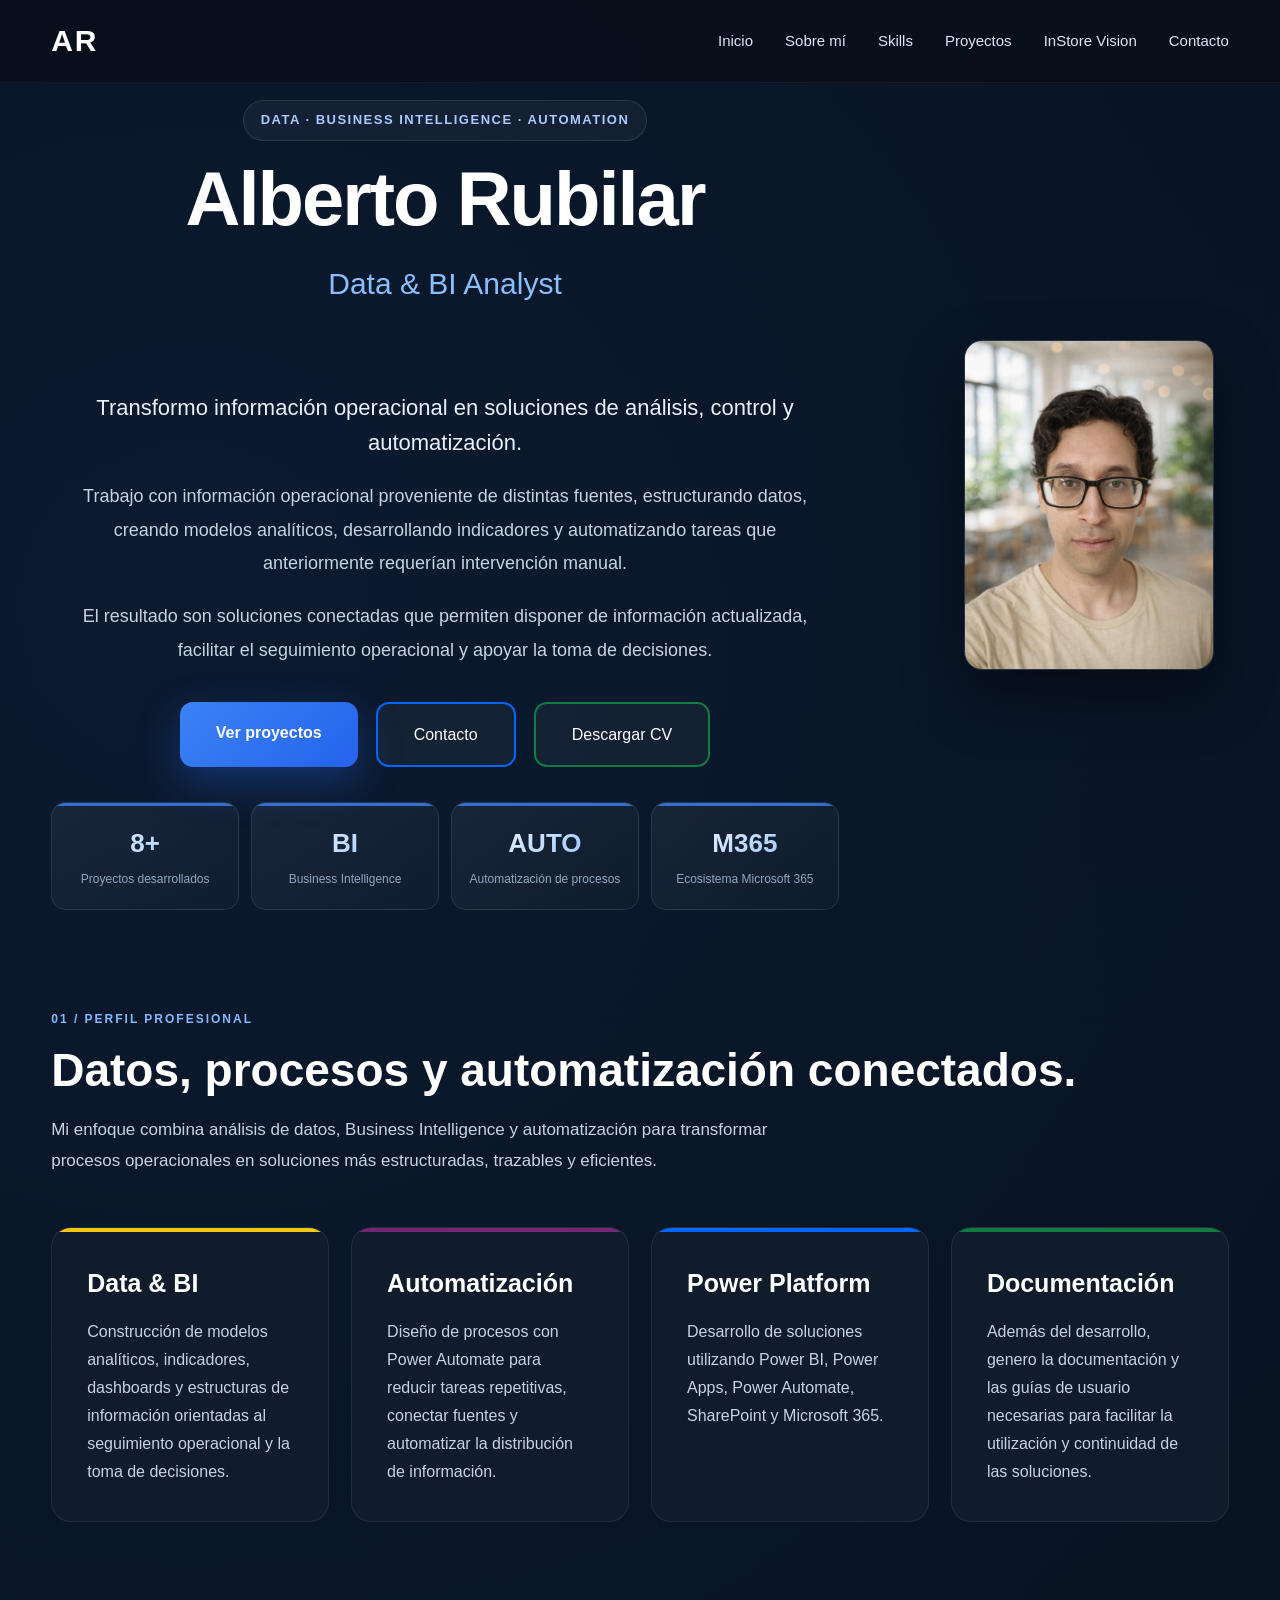
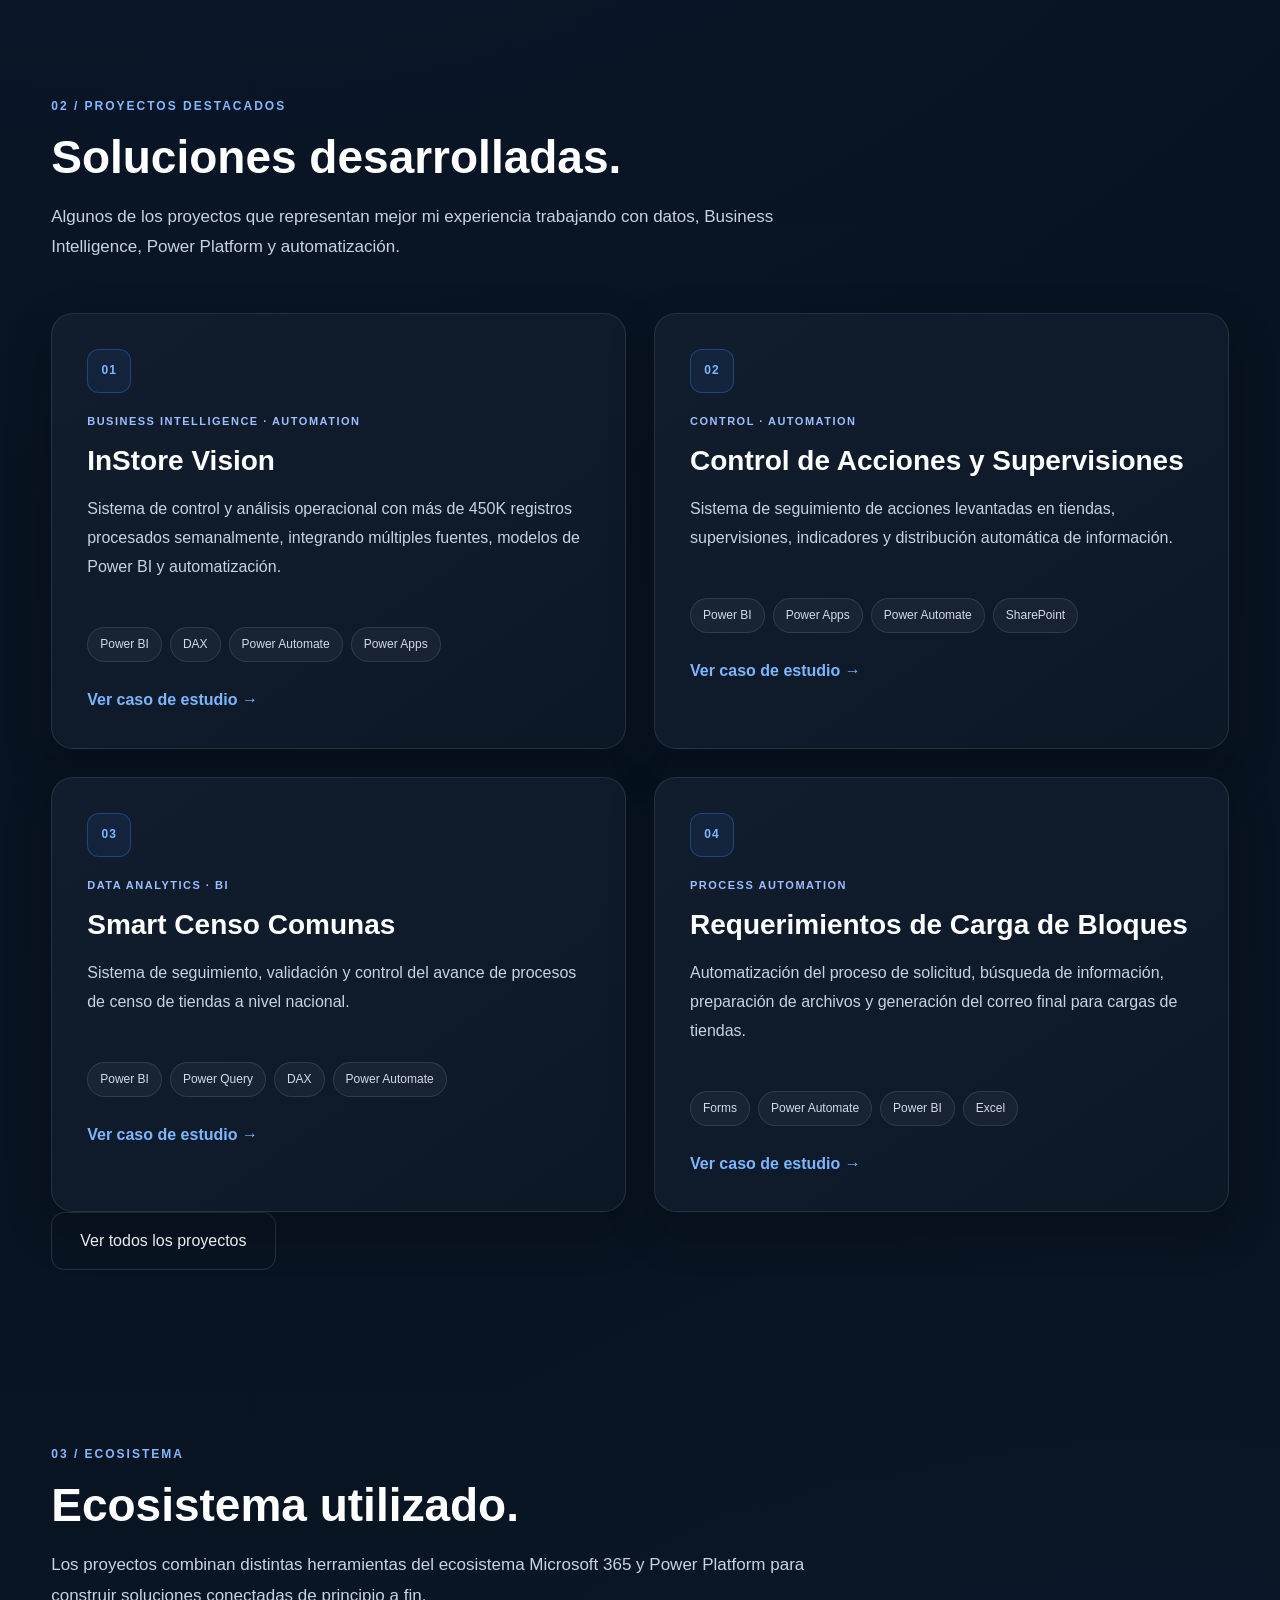
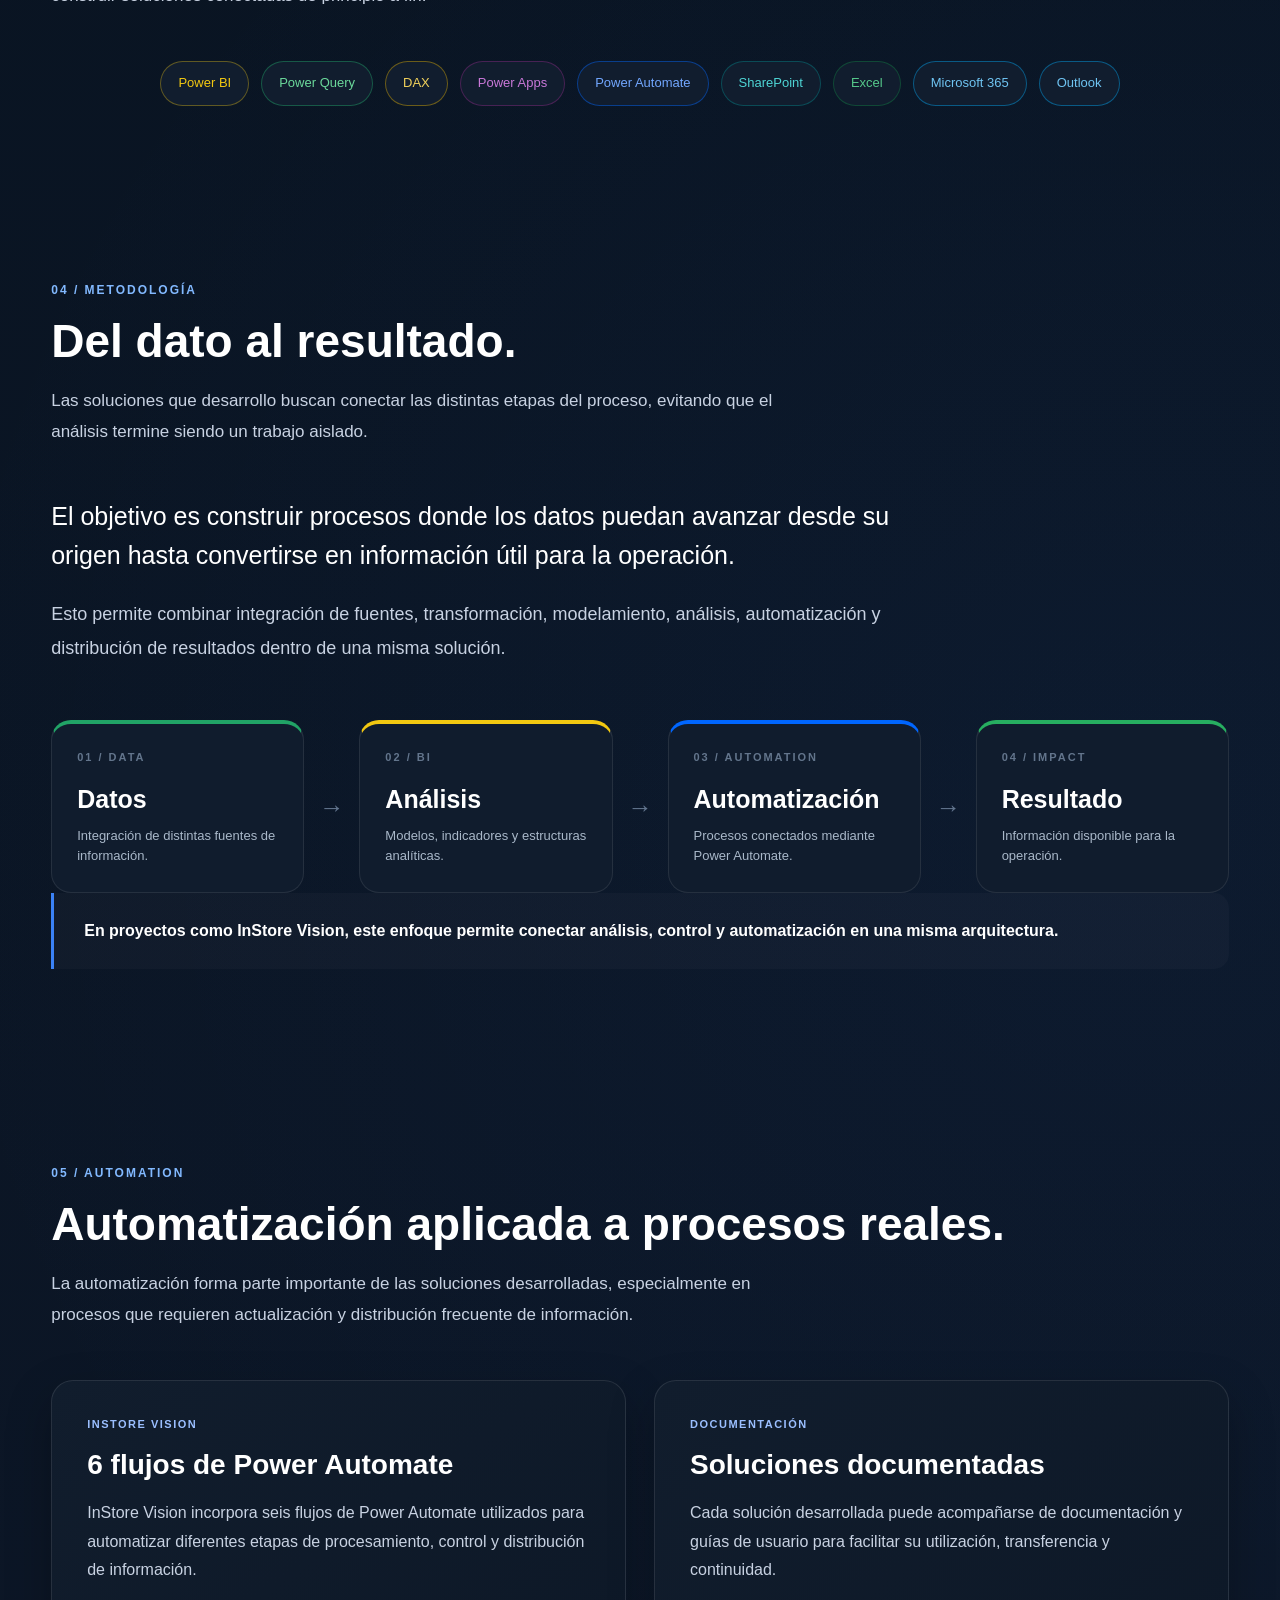
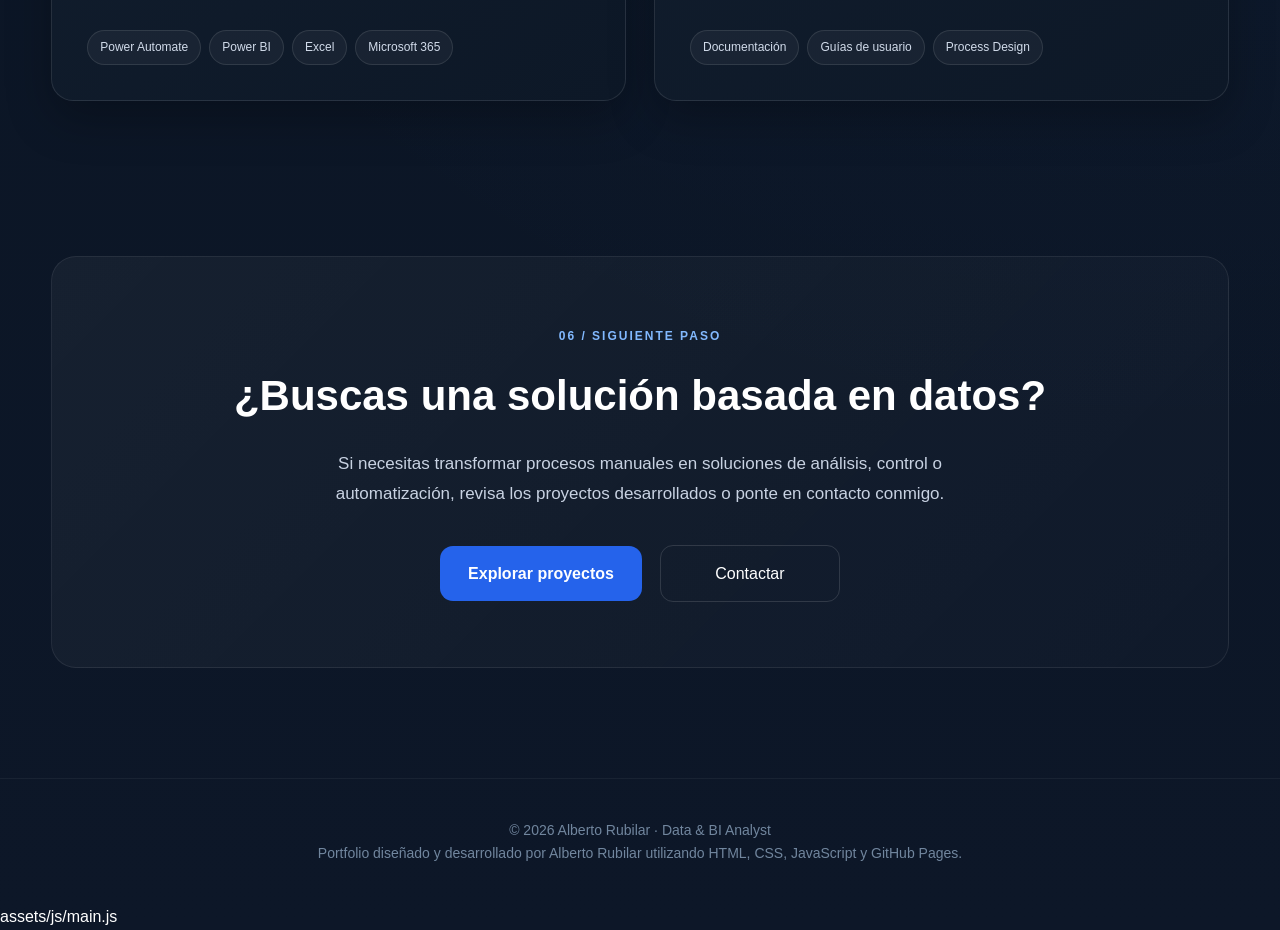
==== commit 82e54b99: "index.html" ====
--- a/index.html
+++ b/index.html
@@ -152,8 +152,8 @@
     >
         Contacto
     </a>
-
-    _CV.pdf"
+    <a
+     
         download="Alberto_Rubilar_CV.pdf"
         class="btn-secondary btn-cv"
     >
--- a/assets/css/style.css
+++ b/assets/css/style.css
@@ -4307,3 +4307,24 @@
     background: red !important;
     height: 12px !important;
 }
+/* =====================================================
+   HERO CUSTOM BUTTONS
+===================================================== */
+
+.btn-contact {
+    border: 2px solid var(--powerautomate) !important;
+}
+
+.btn-contact:hover {
+    border-color: #72a7ff !important;
+    box-shadow: 0 0 20px rgba(0,102,255,.35);
+}
+
+.btn-cv {
+    border: 2px solid var(--excel) !important;
+}
+
+.btn-cv:hover {
+    border-color: #55c88a !important;
+    box-shadow: 0 0 20px rgba(16,124,65,.30);
+}
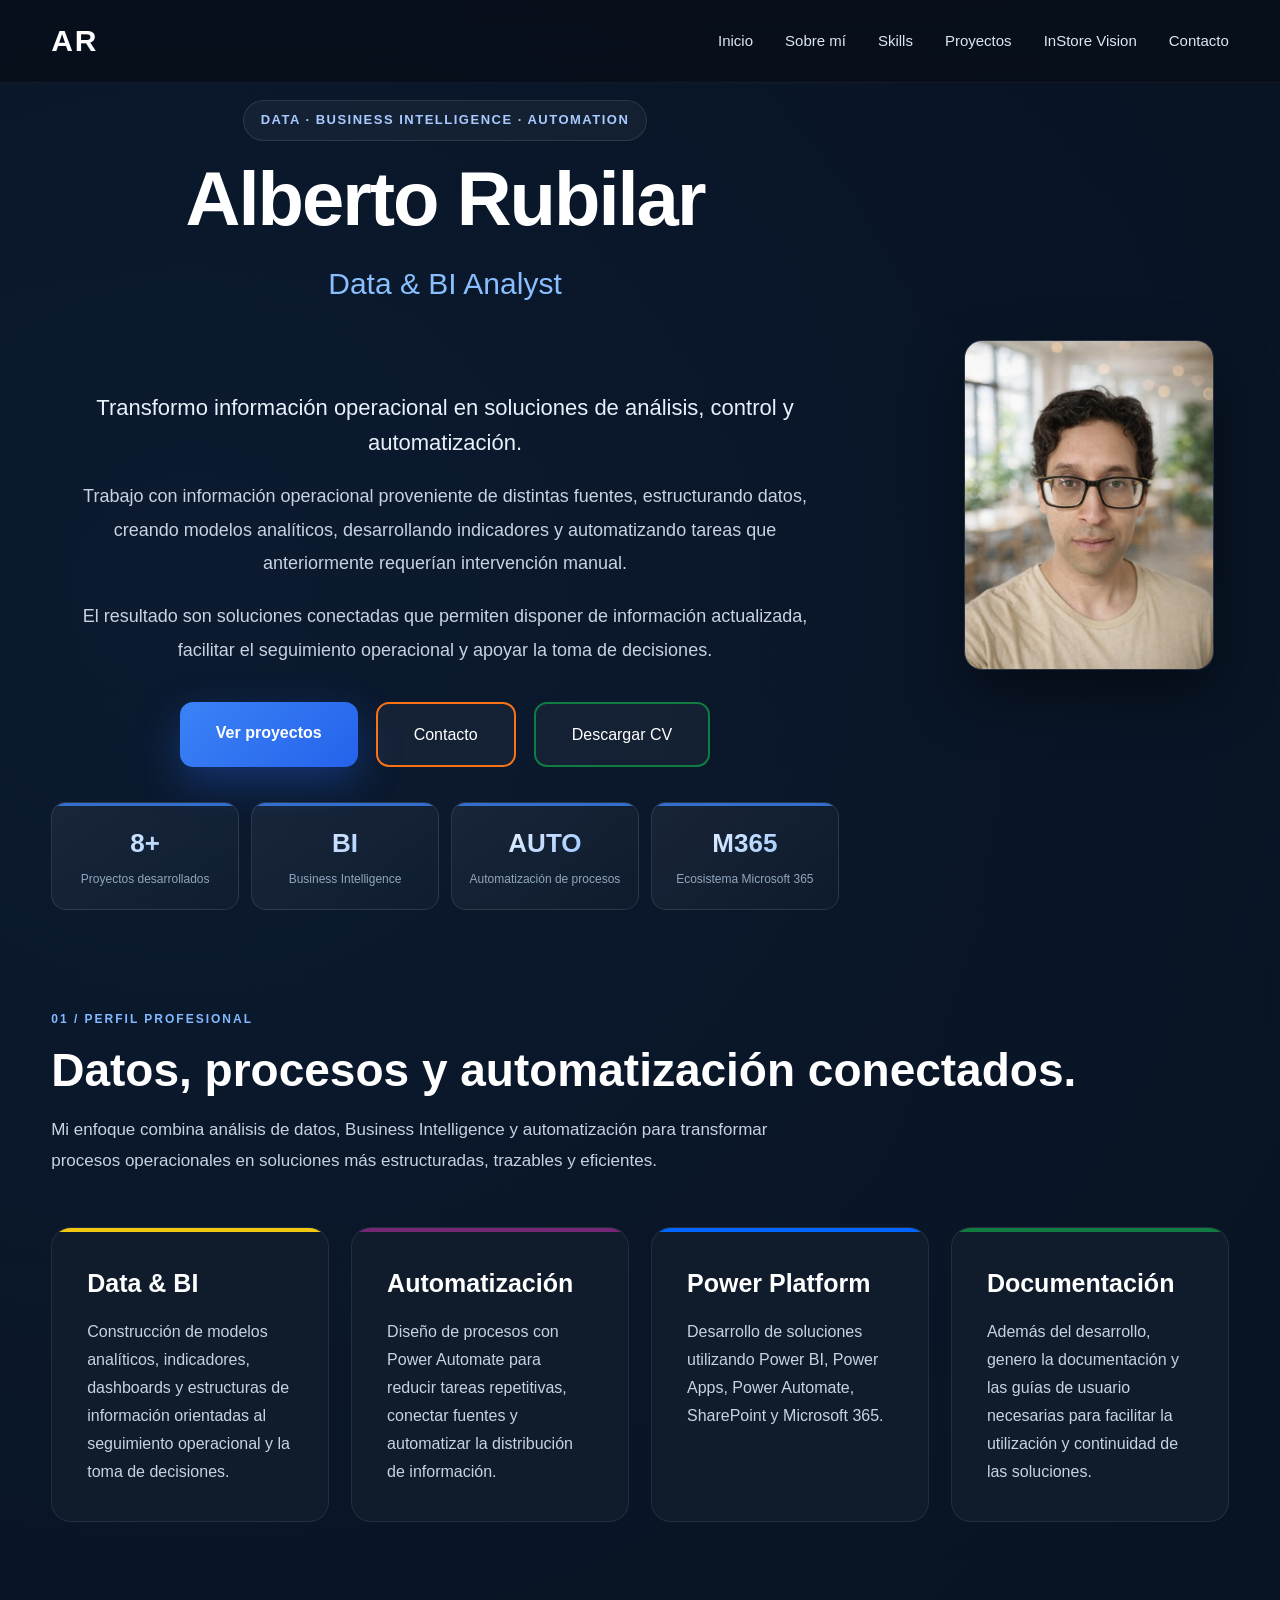
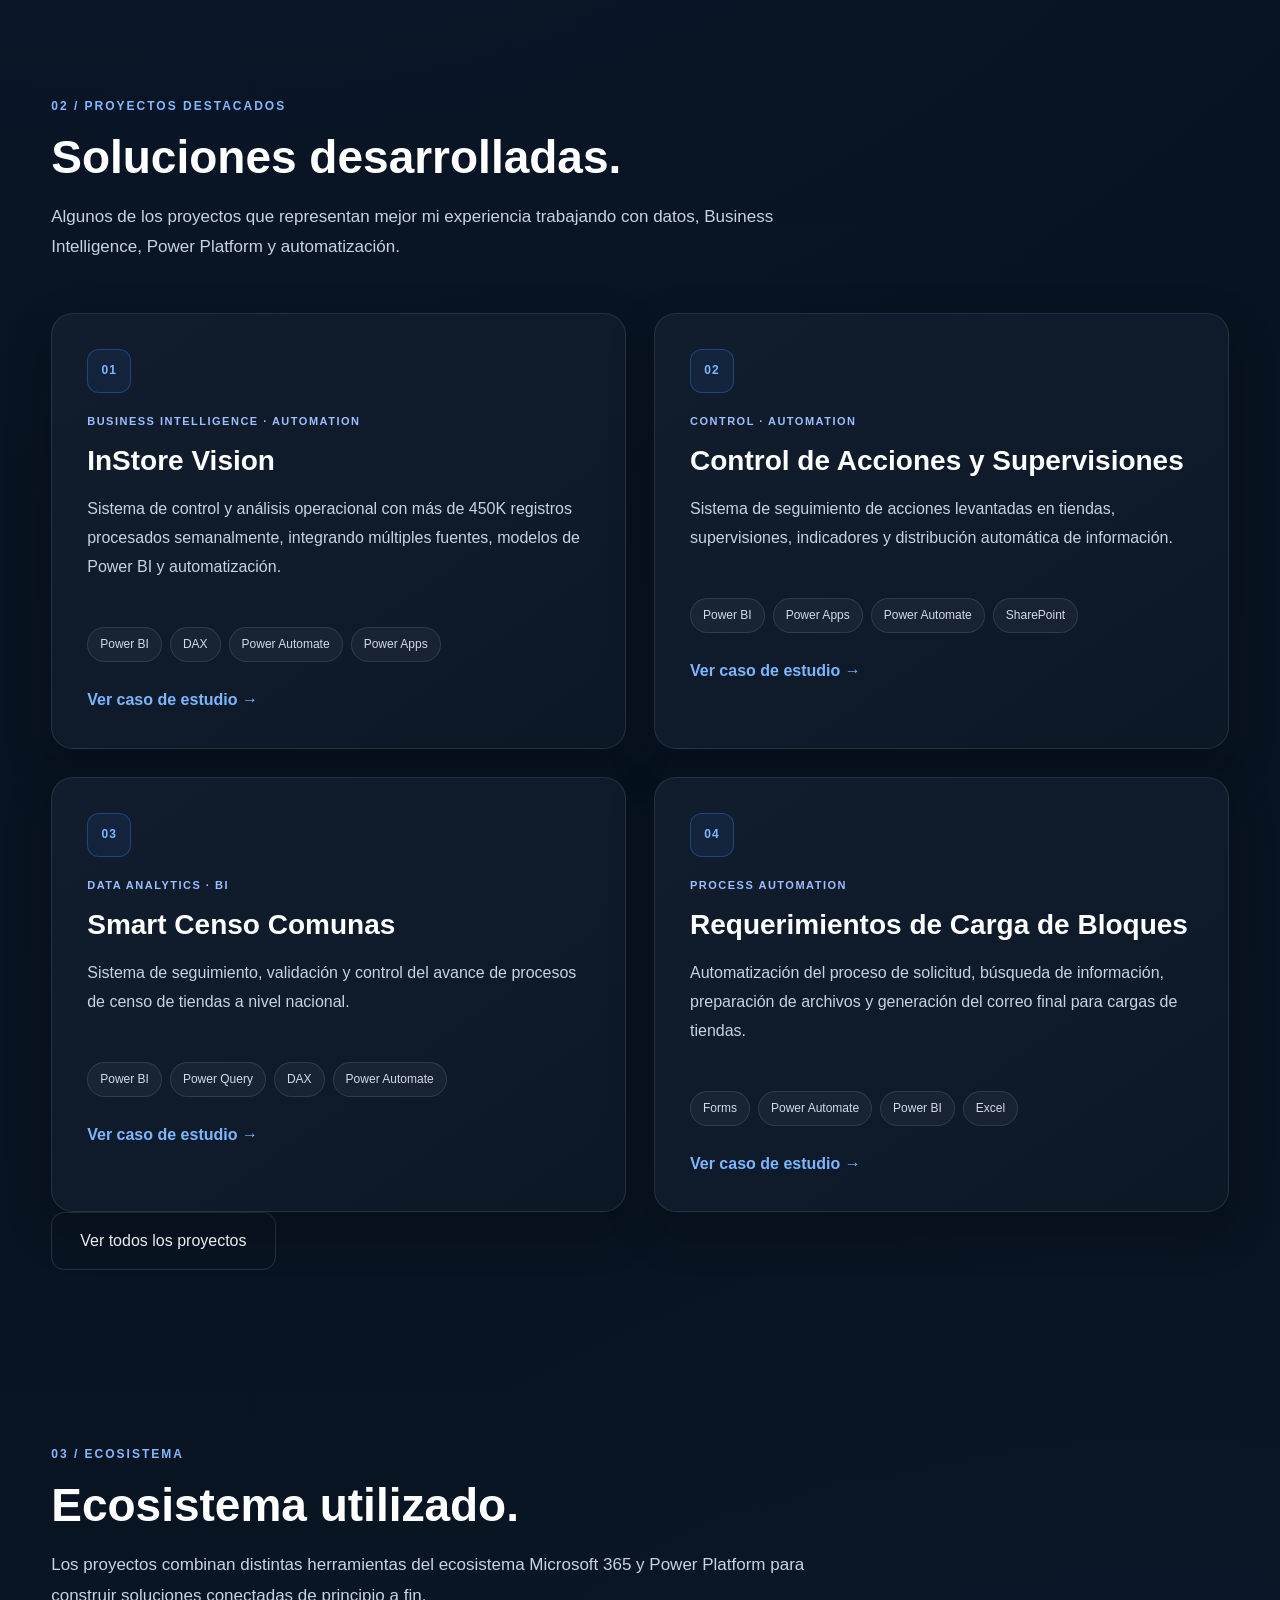
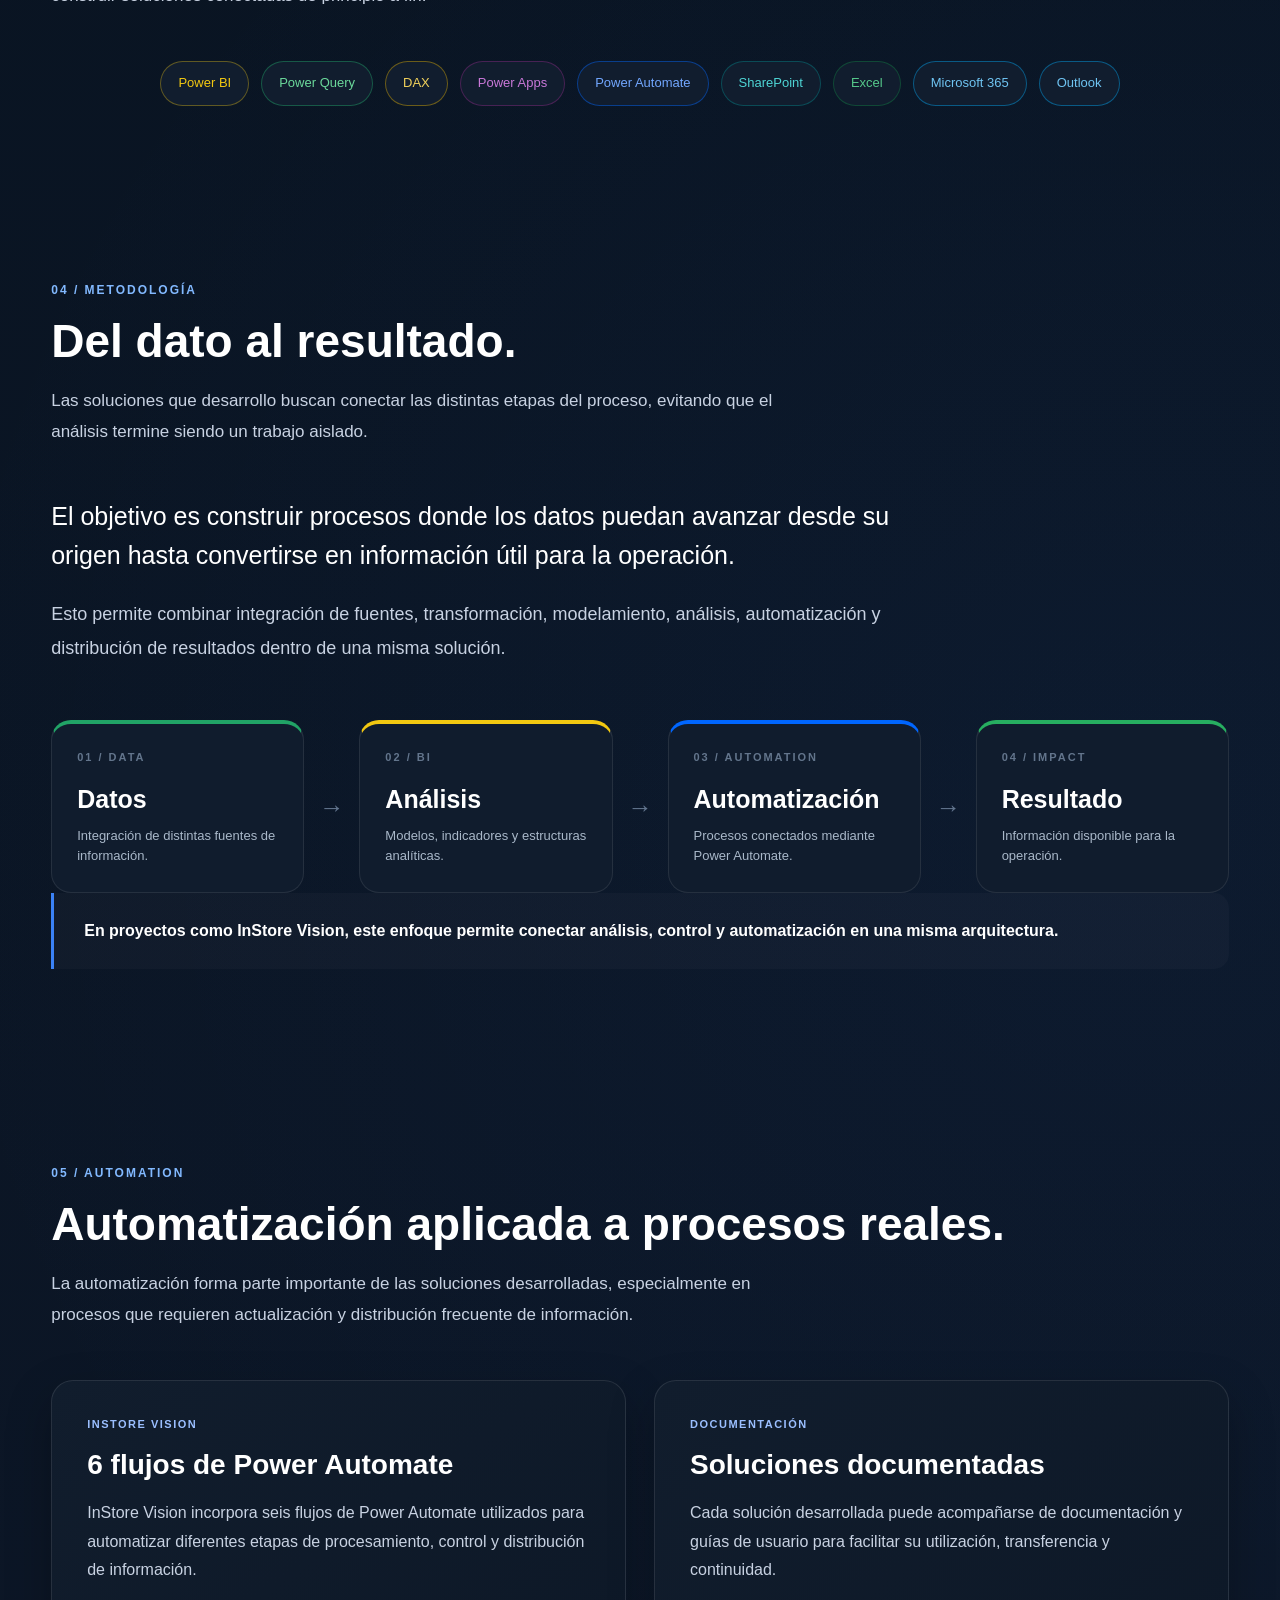
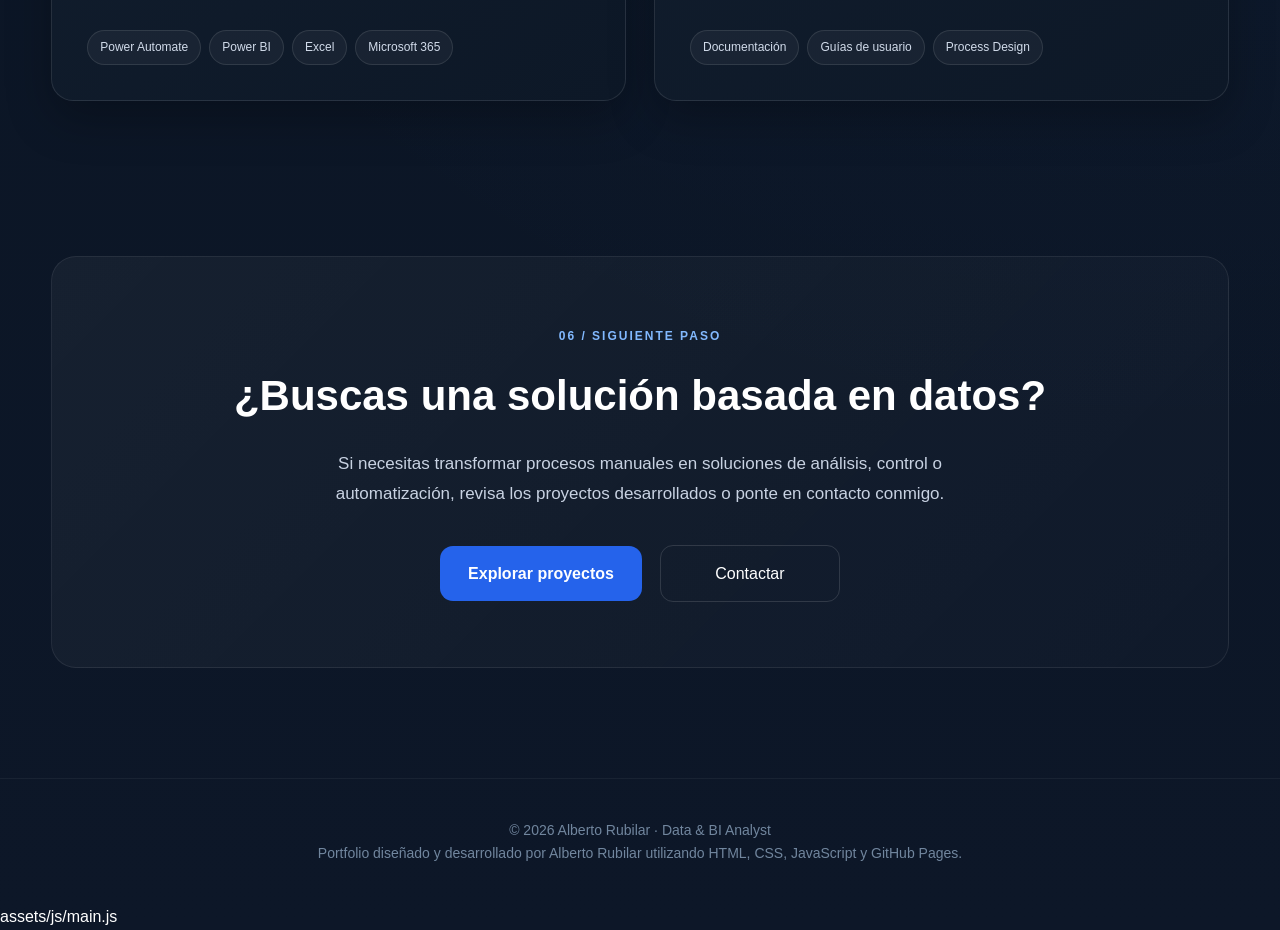
==== commit b96ec37c: "index.html" ====
--- a/index.html
+++ b/index.html
@@ -411,7 +411,7 @@
 
         <!-- INSTORE VISION -->
 
-        <article class="featured-project-card">
+        <article class="featured-project-card project-card-analytics">
 
             <span class="project-number">
                 01
@@ -460,7 +460,7 @@
 
         <!-- CONTROL ACCIONES -->
 
-        <article class="featured-project-card">
+        <article class="featured-project-card project-card-automation">
 
             <span class="project-number">
                 02
@@ -901,7 +901,7 @@
     <div class="featured-projects-grid">
 
 
-        <article class="featured-project-card">
+        <article class="featured-project-card project-card-instore">
 
             <span class="project-category">
                 INSTORE VISION
@@ -935,7 +935,7 @@
 
 
 
-        <article class="featured-project-card">
+        <article class="featured-project-card project-card-control">
 
             <span class="project-category">
                 DOCUMENTACIÓN
--- a/assets/css/style.css
+++ b/assets/css/style.css
@@ -4312,19 +4312,24 @@
 ===================================================== */
 
 .btn-contact {
-    border: 2px solid var(--powerautomate) !important;
+    border: 2px solid #f97316 !important;
+    color: #ffffff !important;
 }
 
 .btn-contact:hover {
-    border-color: #72a7ff !important;
-    box-shadow: 0 0 20px rgba(0,102,255,.35);
+    border-color: #fb923c !important;
+    background: rgba(249,115,22,.12) !important;
+    color: #ffffff !important;
+    box-shadow: 0 0 20px rgba(249,115,22,.35);
 }
 
 .btn-cv {
     border: 2px solid var(--excel) !important;
+    color: #ffffff !important;
 }
 
 .btn-cv:hover {
     border-color: #55c88a !important;
+    color: #ffffff !important;
     box-shadow: 0 0 20px rgba(16,124,65,.30);
 }
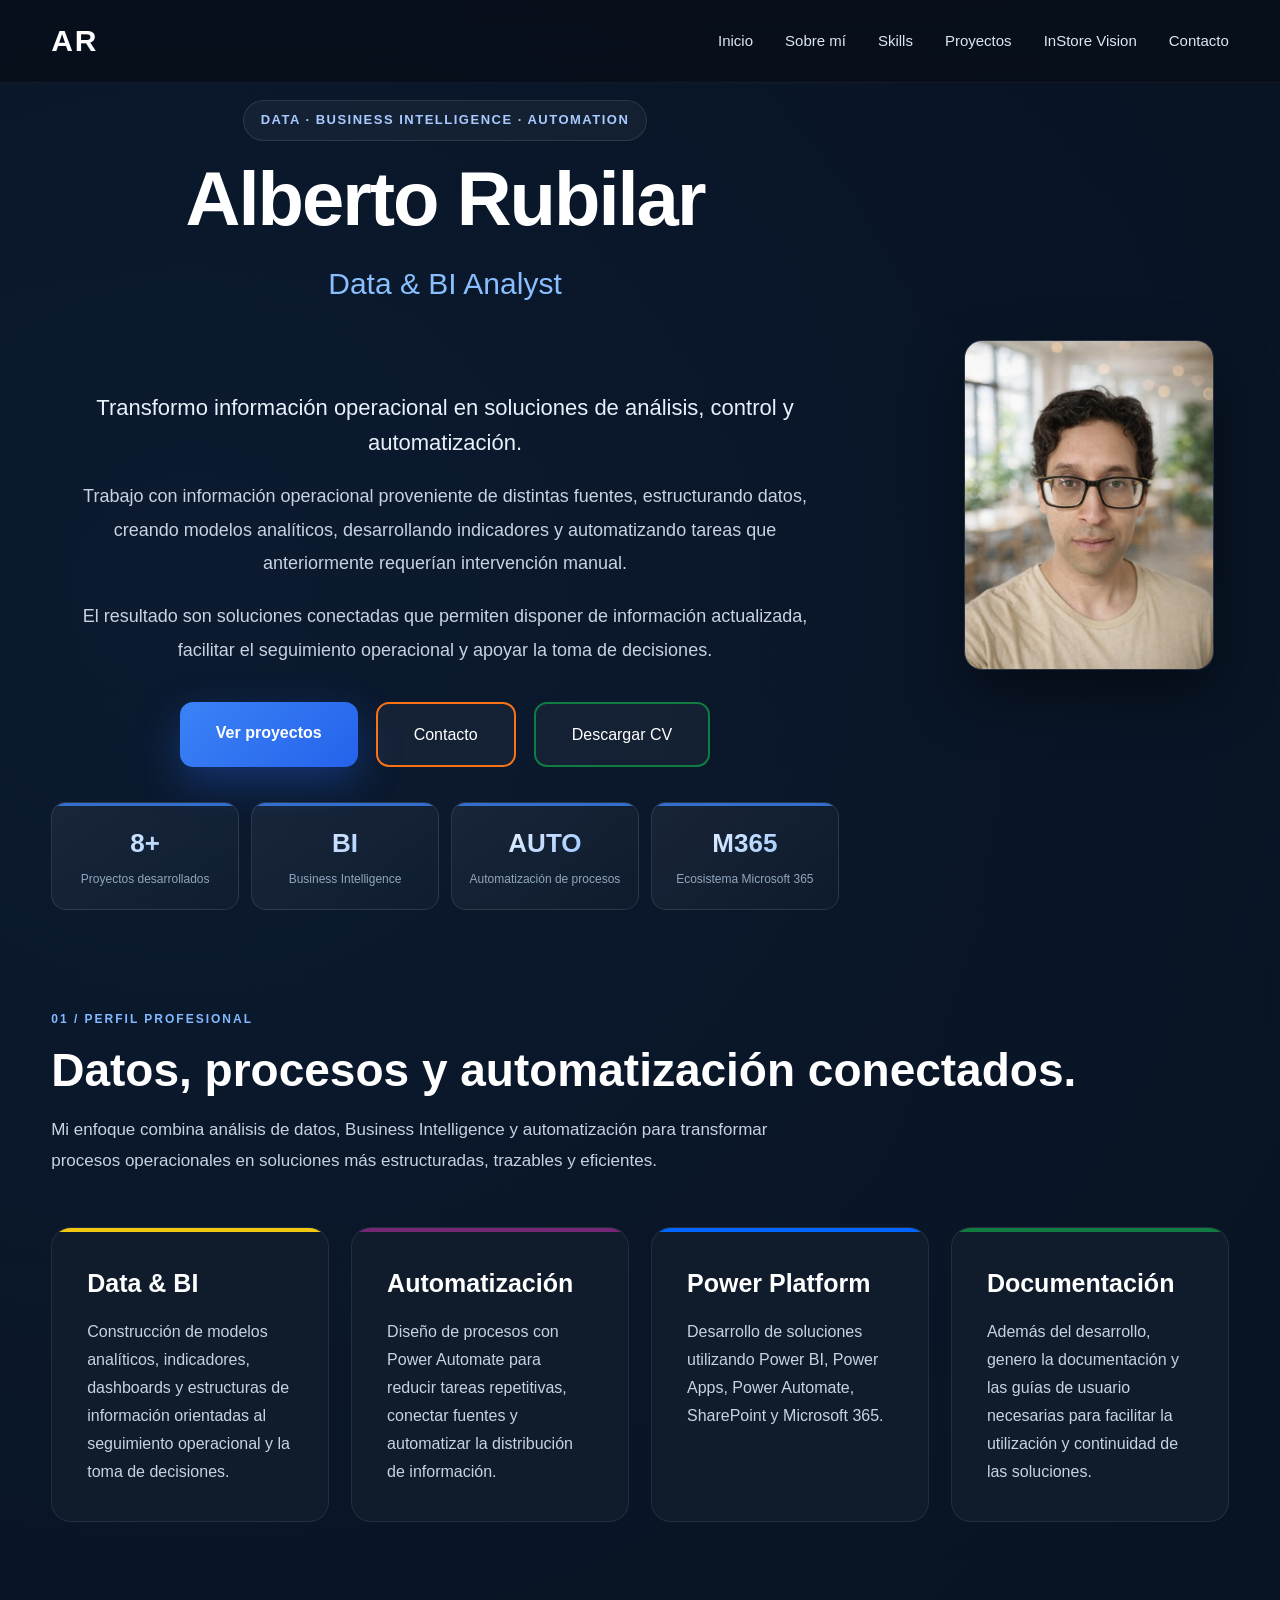
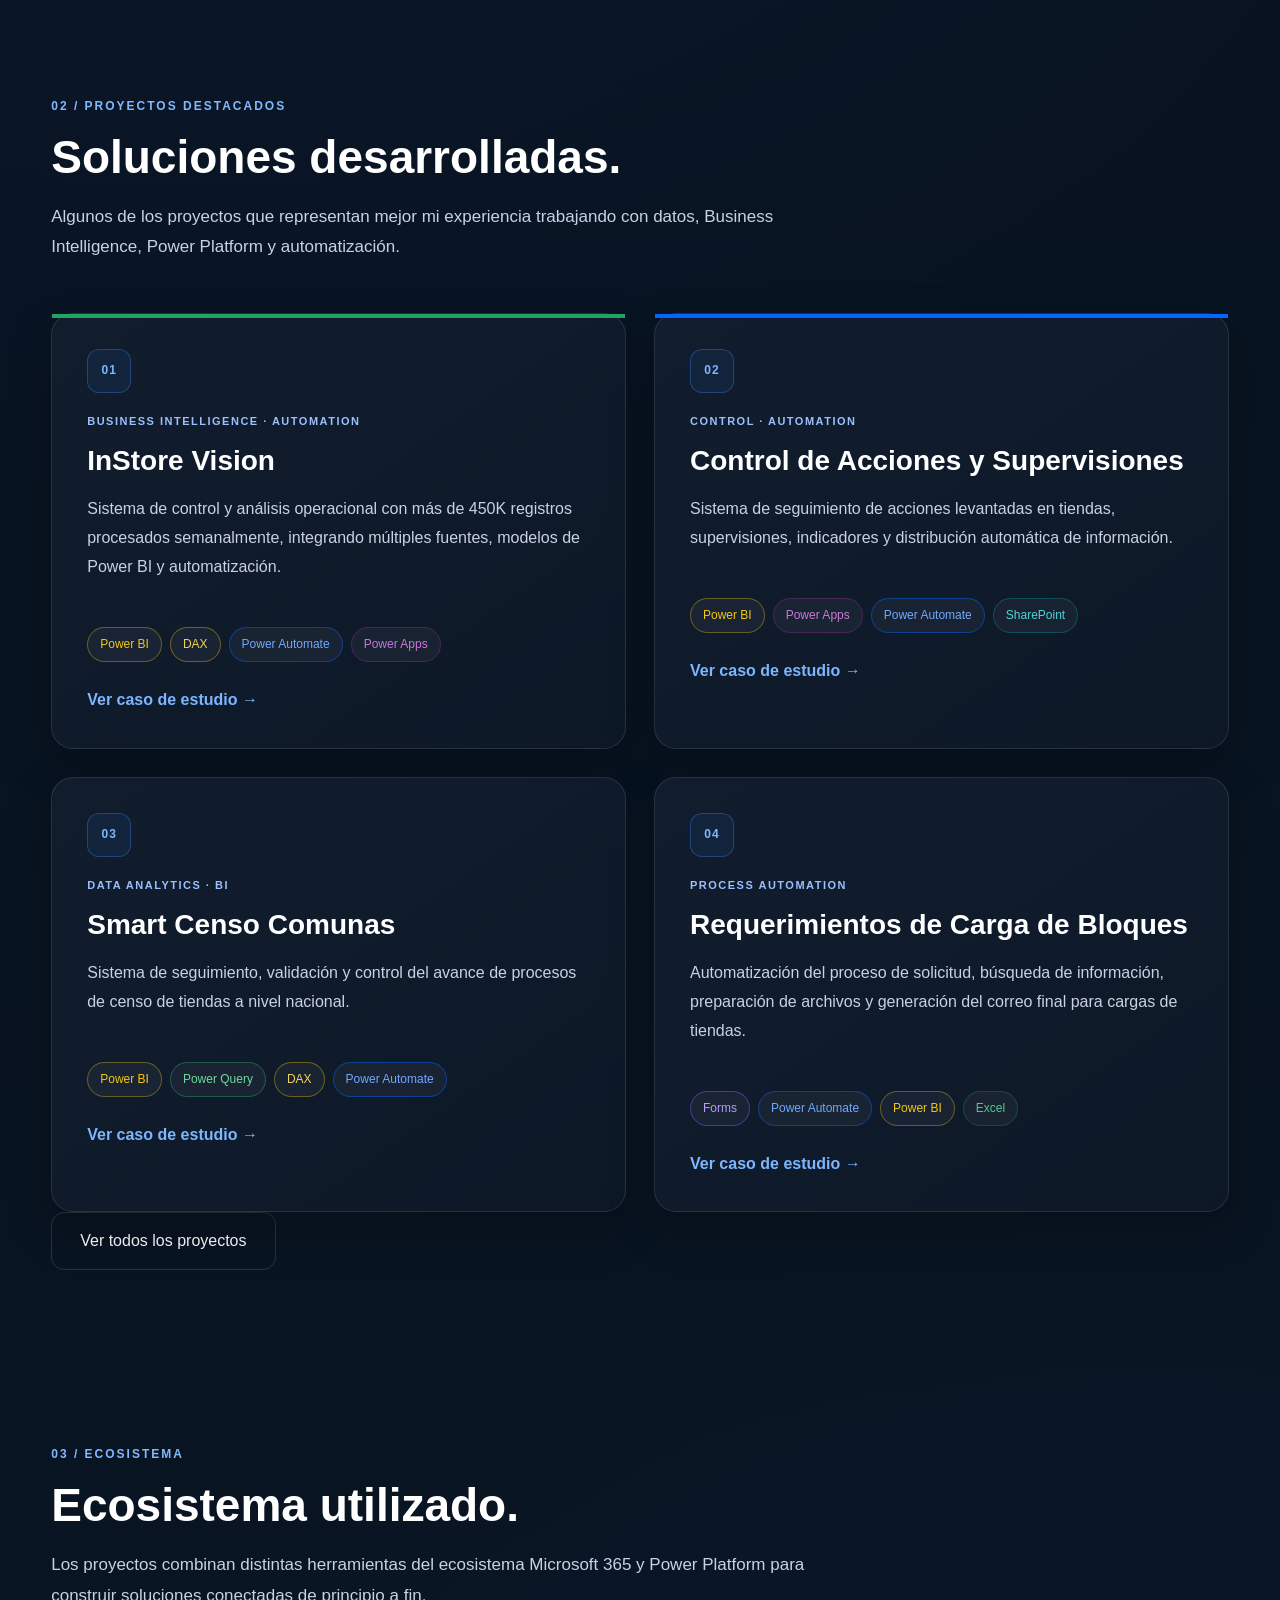
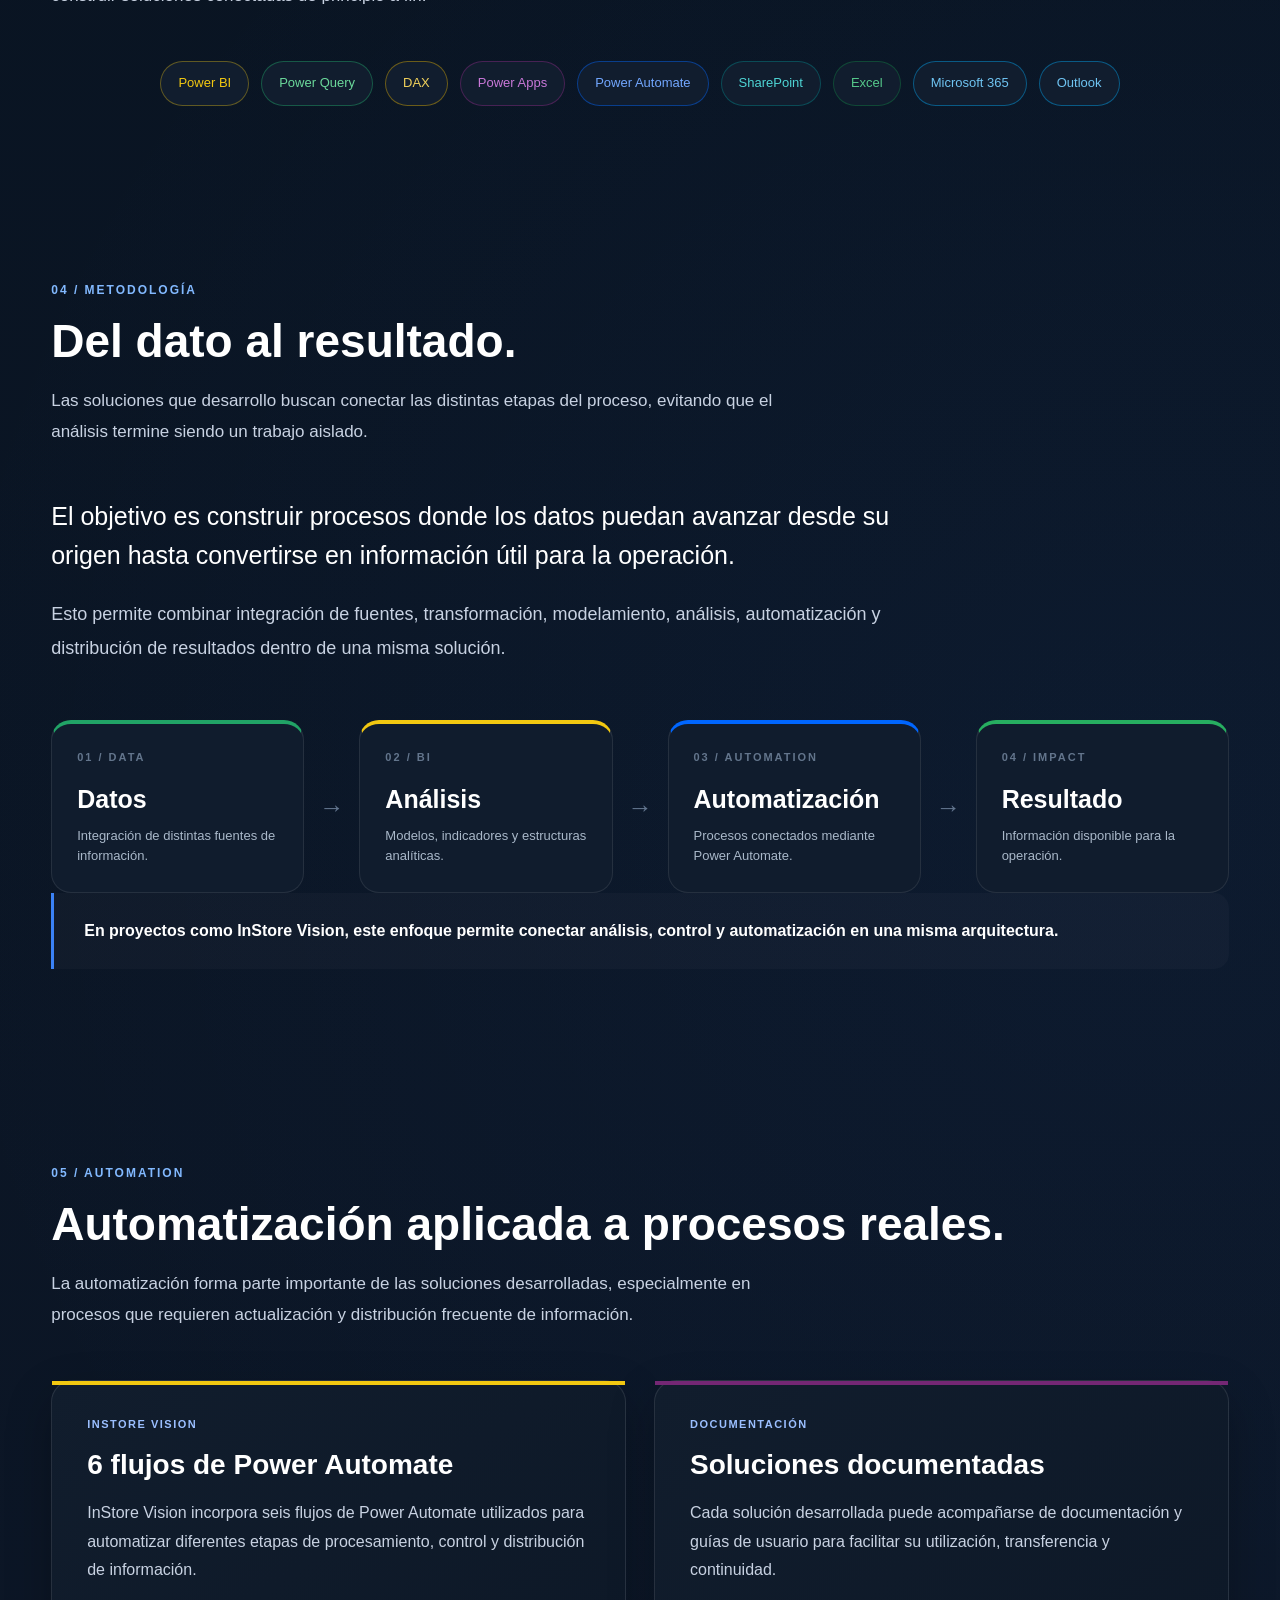
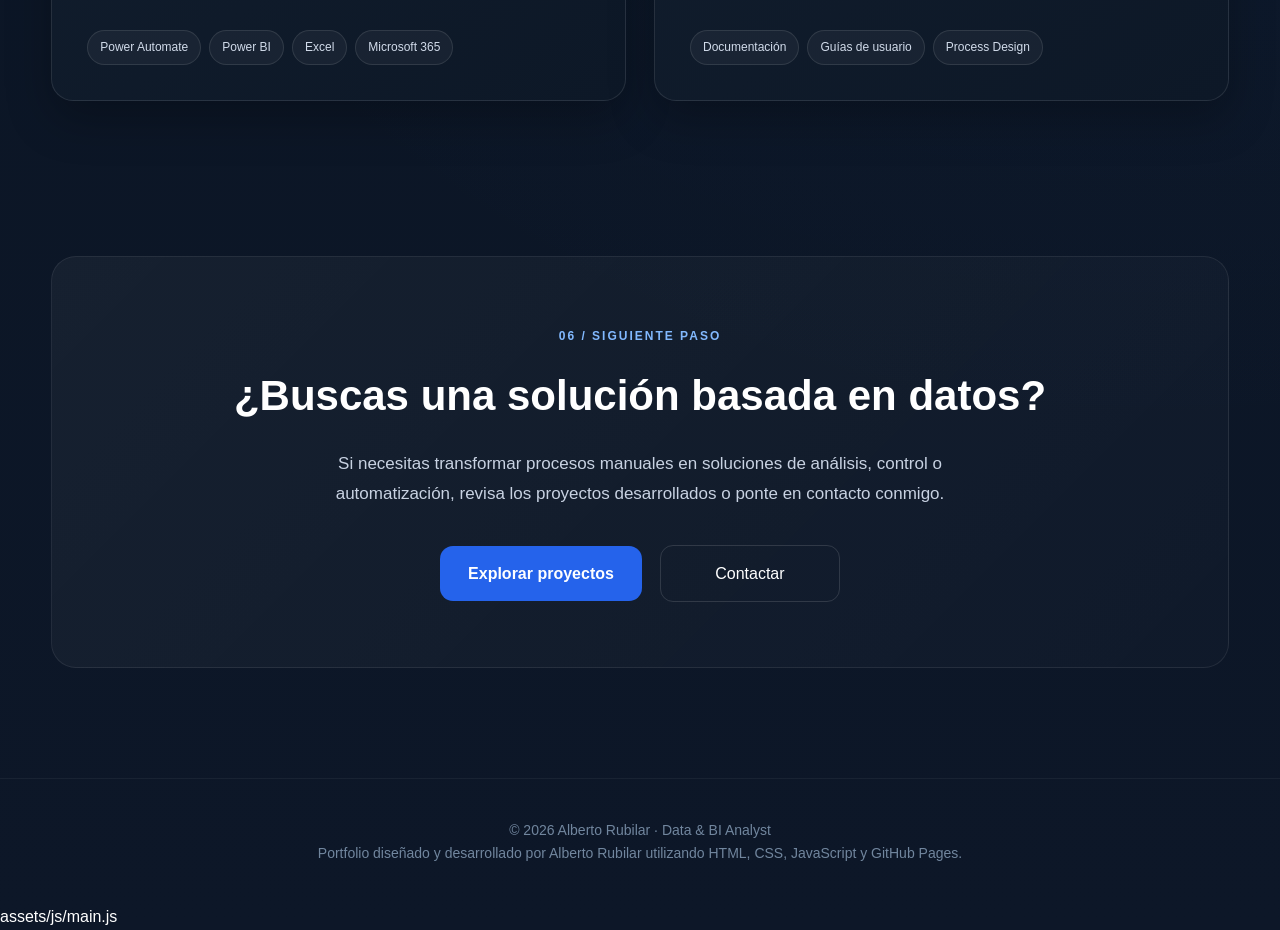
==== commit 46815033: "index.html" ====
--- a/index.html
+++ b/index.html
@@ -437,14 +437,14 @@
             </p>
 
 
-            <div class="project-tech">
-
-                <span>Power BI</span>
-                <span>DAX</span>
-                <span>Power Automate</span>
-                <span>Power Apps</span>
-
-            </div>
+<div class="project-tech">
+
+    <span class="tech-powerbi">Power BI</span>
+    <span class="tech-dax">DAX</span>
+    <span class="tech-powerautomate">Power Automate</span>
+    <span class="tech-powerapps">Power Apps</span>
+
+</div>
 
 
             <a
@@ -486,14 +486,14 @@
             </p>
 
 
-            <div class="project-tech">
-
-                <span>Power BI</span>
-                <span>Power Apps</span>
-                <span>Power Automate</span>
-                <span>SharePoint</span>
-
-            </div>
+<div class="project-tech">
+
+    <span class="tech-powerbi">Power BI</span>
+    <span class="tech-powerapps">Power Apps</span>
+    <span class="tech-powerautomate">Power Automate</span>
+    <span class="tech-sharepoint">SharePoint</span>
+
+</div>
 
 
             <a
@@ -535,14 +535,14 @@
             </p>
 
 
-            <div class="project-tech">
-
-                <span>Power BI</span>
-                <span>Power Query</span>
-                <span>DAX</span>
-                <span>Power Automate</span>
-
-            </div>
+<div class="project-tech">
+
+    <span class="tech-powerbi">Power BI</span>
+    <span class="tech-powerquery">Power Query</span>
+    <span class="tech-dax">DAX</span>
+    <span class="tech-powerautomate">Power Automate</span>
+
+</div>
 
 
             <a
@@ -584,14 +584,14 @@
             </p>
 
 
-            <div class="project-tech">
-
-                <span>Forms</span>
-                <span>Power Automate</span>
-                <span>Power BI</span>
-                <span>Excel</span>
-
-            </div>
+<div class="project-tech">
+
+    <span class="tech-forms">Forms</span>
+    <span class="tech-powerautomate">Power Automate</span>
+    <span class="tech-powerbi">Power BI</span>
+    <span class="tech-excel">Excel</span>
+
+</div>
 
 
             <a
--- a/assets/css/style.css
+++ b/assets/css/style.css
@@ -4333,3 +4333,46 @@
     color: #ffffff !important;
     box-shadow: 0 0 20px rgba(16,124,65,.30);
 }
+/* =====================================================
+   HOME FEATURED PROJECT COLORS
+===================================================== */
+
+.featured-project-card.project-card-instore::before {
+    content: "";
+    position: absolute;
+    top: 0;
+    left: 0;
+    width: 100%;
+    height: 4px;
+    background: var(--powerbi);
+}
+
+.featured-project-card.project-card-control::before {
+    content: "";
+    position: absolute;
+    top: 0;
+    left: 0;
+    width: 100%;
+    height: 4px;
+    background: var(--powerapps);
+}
+
+.featured-project-card.project-card-analytics::before {
+    content: "";
+    position: absolute;
+    top: 0;
+    left: 0;
+    width: 100%;
+    height: 4px;
+    background: var(--powerquery);
+}
+
+.featured-project-card.project-card-automation::before {
+    content: "";
+    position: absolute;
+    top: 0;
+    left: 0;
+    width: 100%;
+    height: 4px;
+    background: var(--powerautomate);
+}
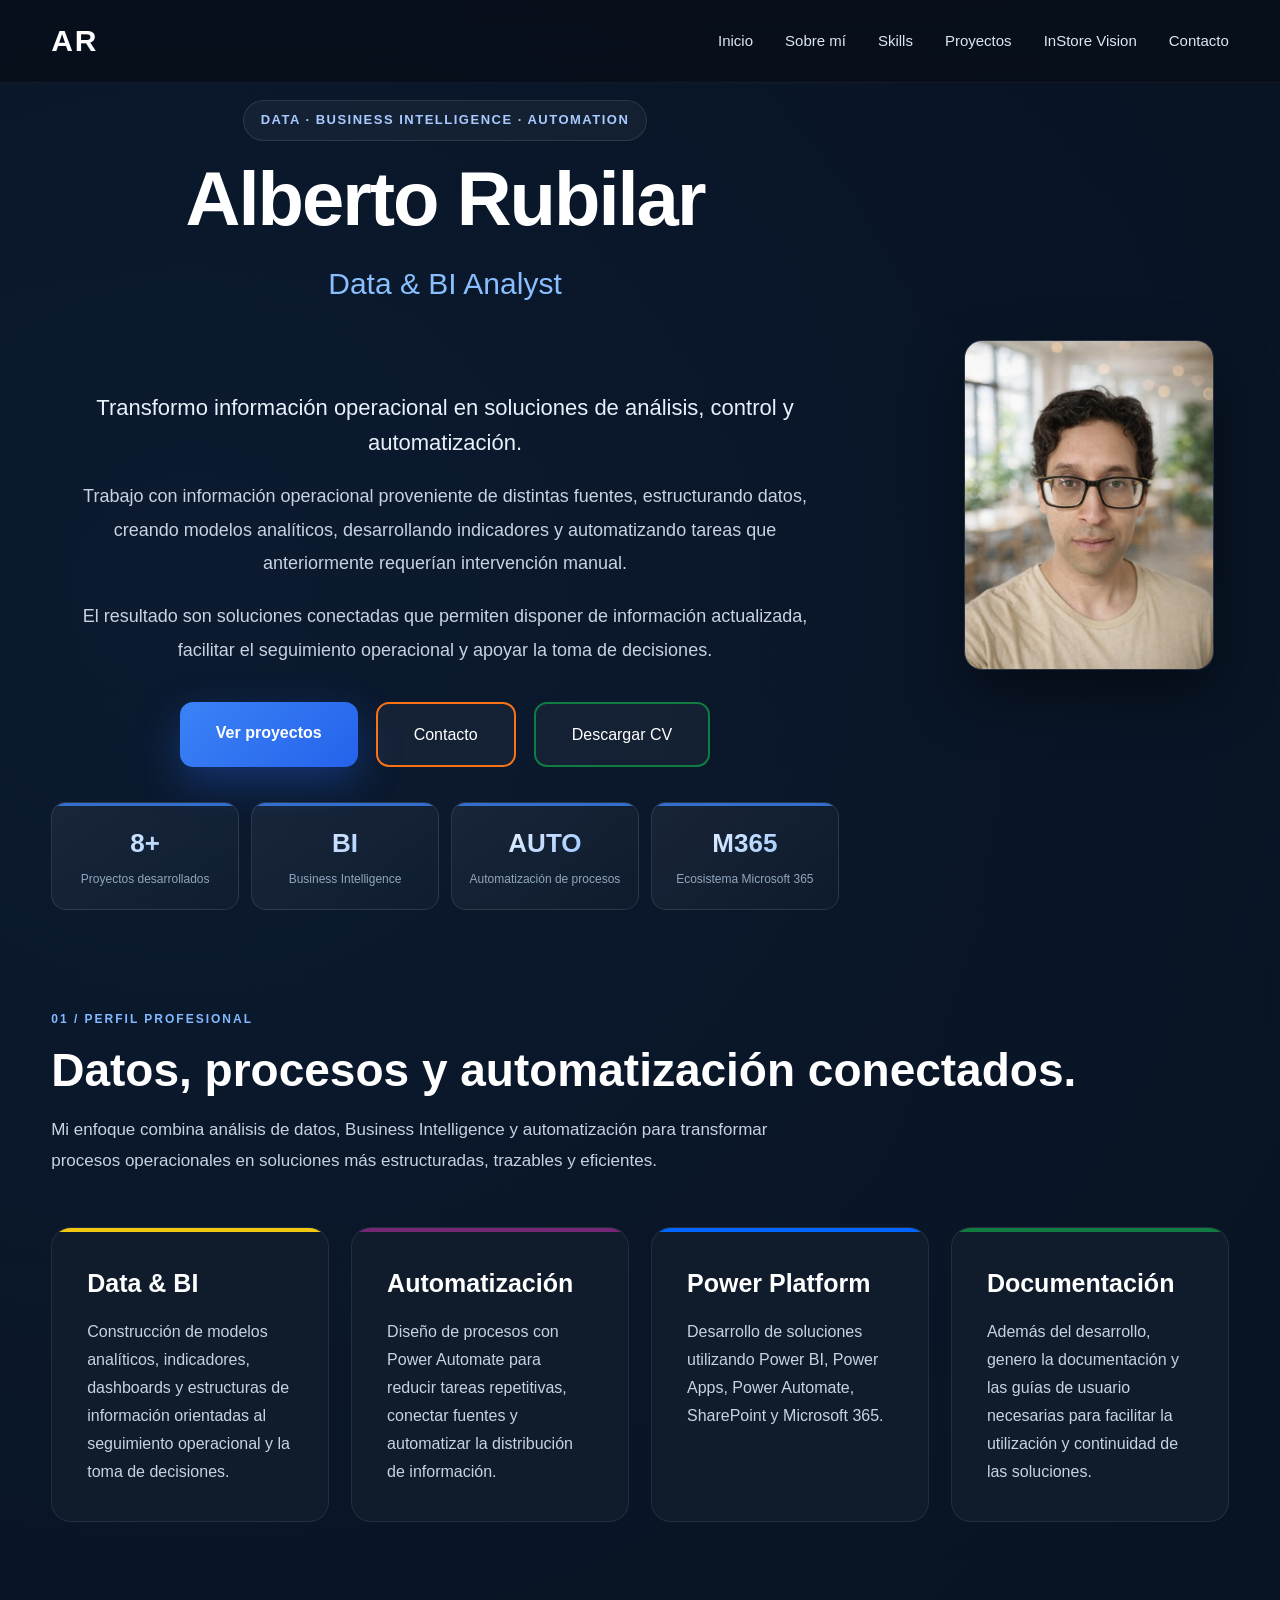
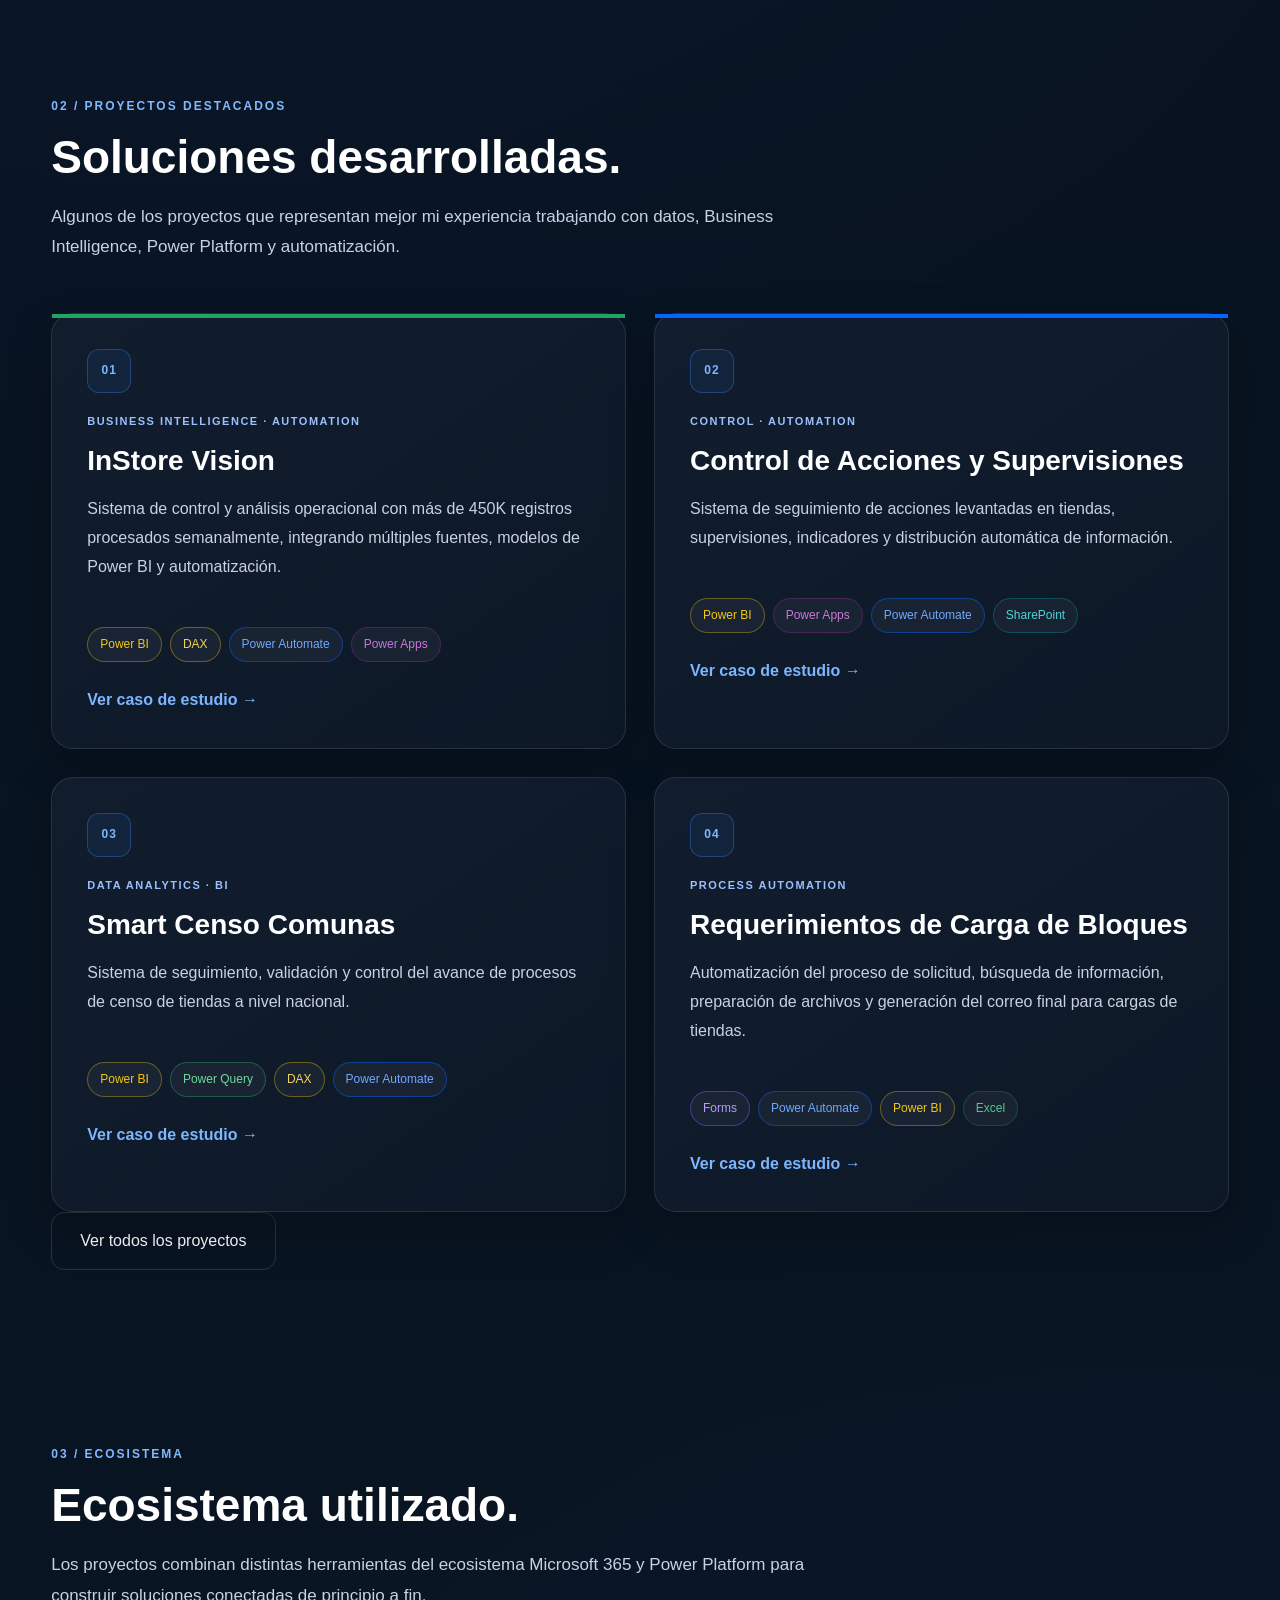
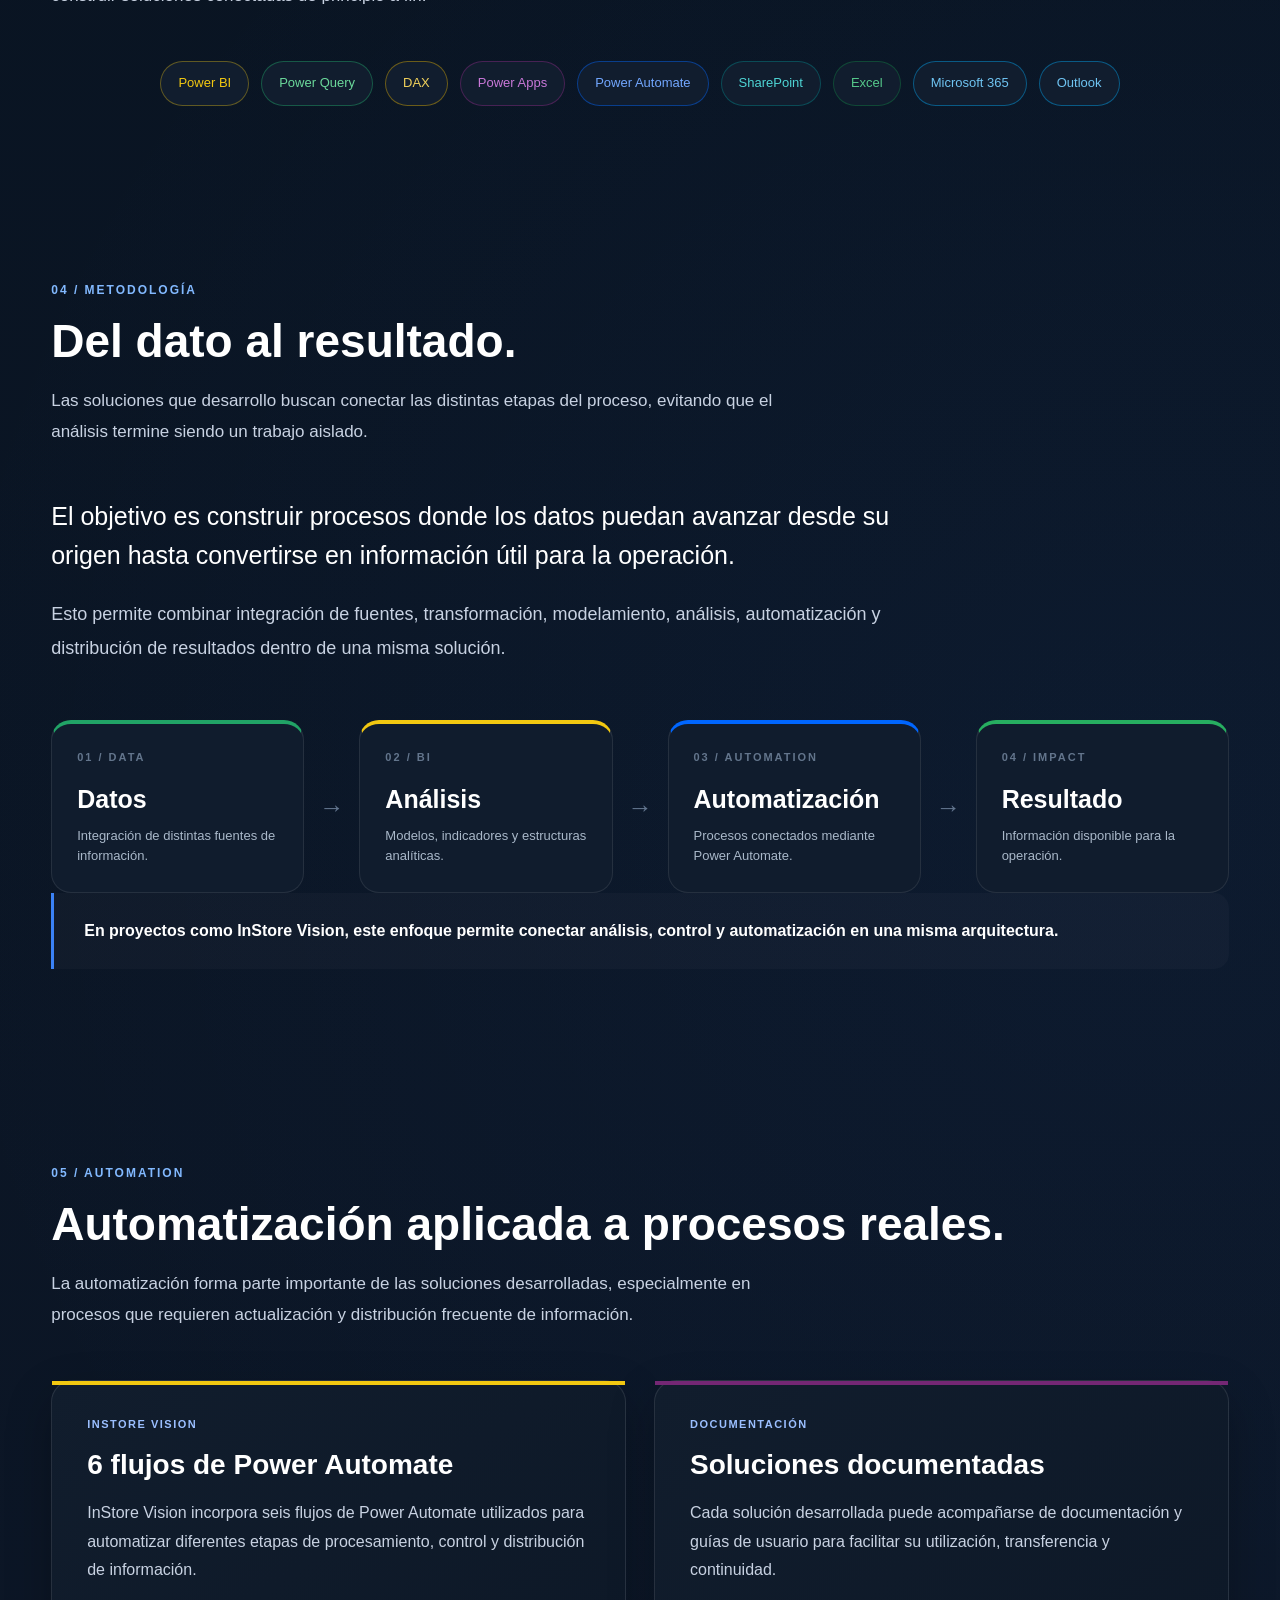
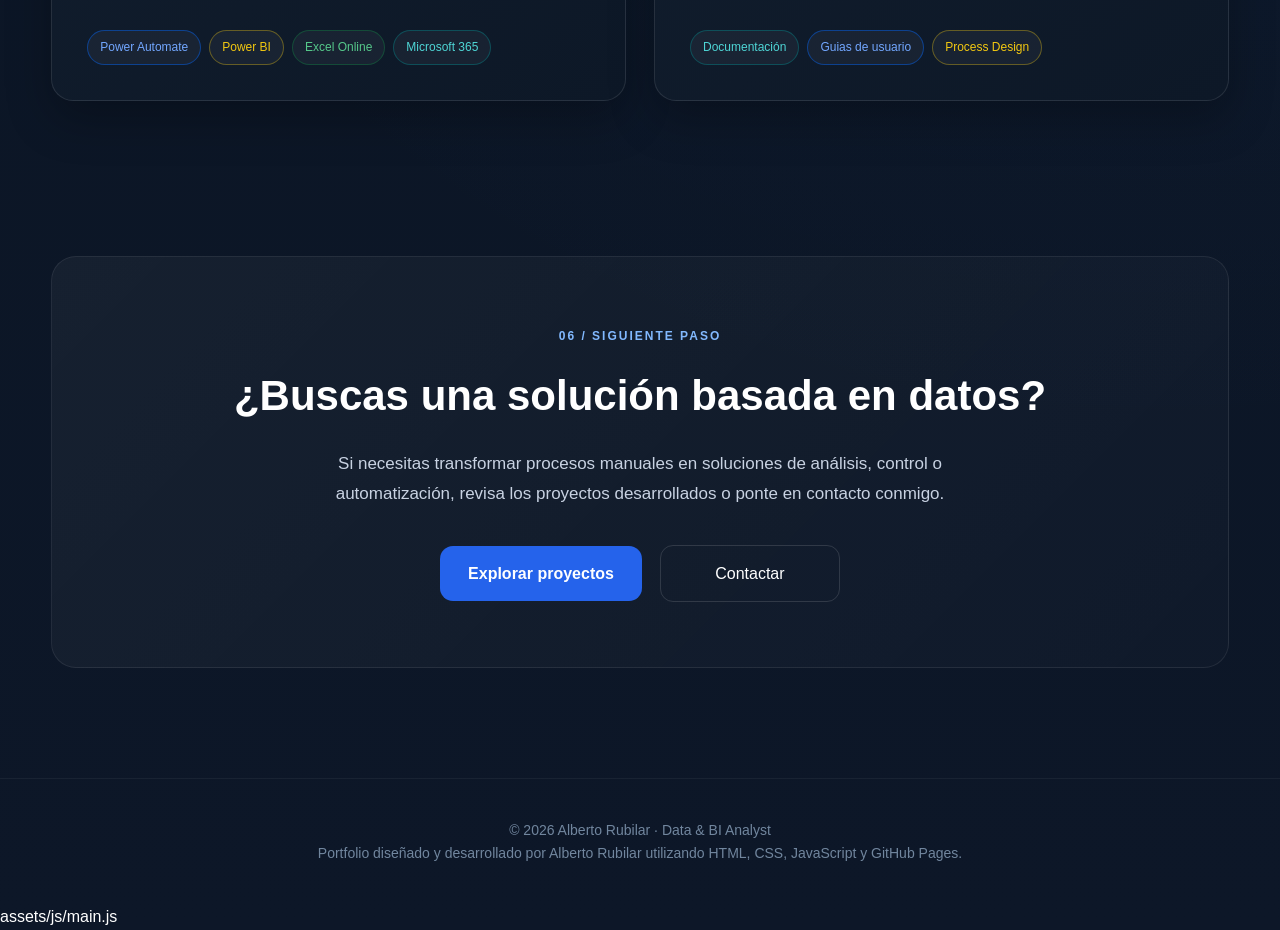
==== commit ab430aa8: "index.html" ====
--- a/index.html
+++ b/index.html
@@ -924,10 +924,10 @@
 
             <div class="project-tech">
 
-                <span>Power Automate</span>
-                <span>Power BI</span>
-                <span>Excel</span>
-                <span>Microsoft 365</span>
+                <span class="tech-powerautomate">Power Automate</span>
+                <span class="tech-powerbi">Power BI</span>
+                <span class="tech-excel">Excel Online</span>
+                <span class="tech-sharepoint">Microsoft 365</span>
 
             </div>
 
@@ -958,9 +958,9 @@
 
             <div class="project-tech">
 
-                <span>Documentación</span>
-                <span>Guías de usuario</span>
-                <span>Process Design</span>
+                <span class="tech-sharepoint">Documentación</span>
+                <span class="tech-powerautomate">Guias de usuario</span>
+                <span class="tech-powerbi">Process Design</span>
 
             </div>
 
--- a/assets/css/style.css
+++ b/assets/css/style.css
@@ -4376,3 +4376,26 @@
     height: 4px;
     background: var(--powerautomate);
 }
+/* =====================================================
+   INSTORE OVERVIEW CARDS
+===================================================== */
+
+.overview-data {
+    border-top: 4px solid #06b6d4 !important;
+}
+
+.overview-tables {
+    border-top: 4px solid #21a366 !important;
+}
+
+.overview-flow {
+    border-top: 4px solid #0066ff !important;
+}
+
+.overview-bi {
+    border-top: 4px solid #f2c811 !important;
+}
+
+.overview-app {
+    border-top: 4px solid #742774 !important;
+}
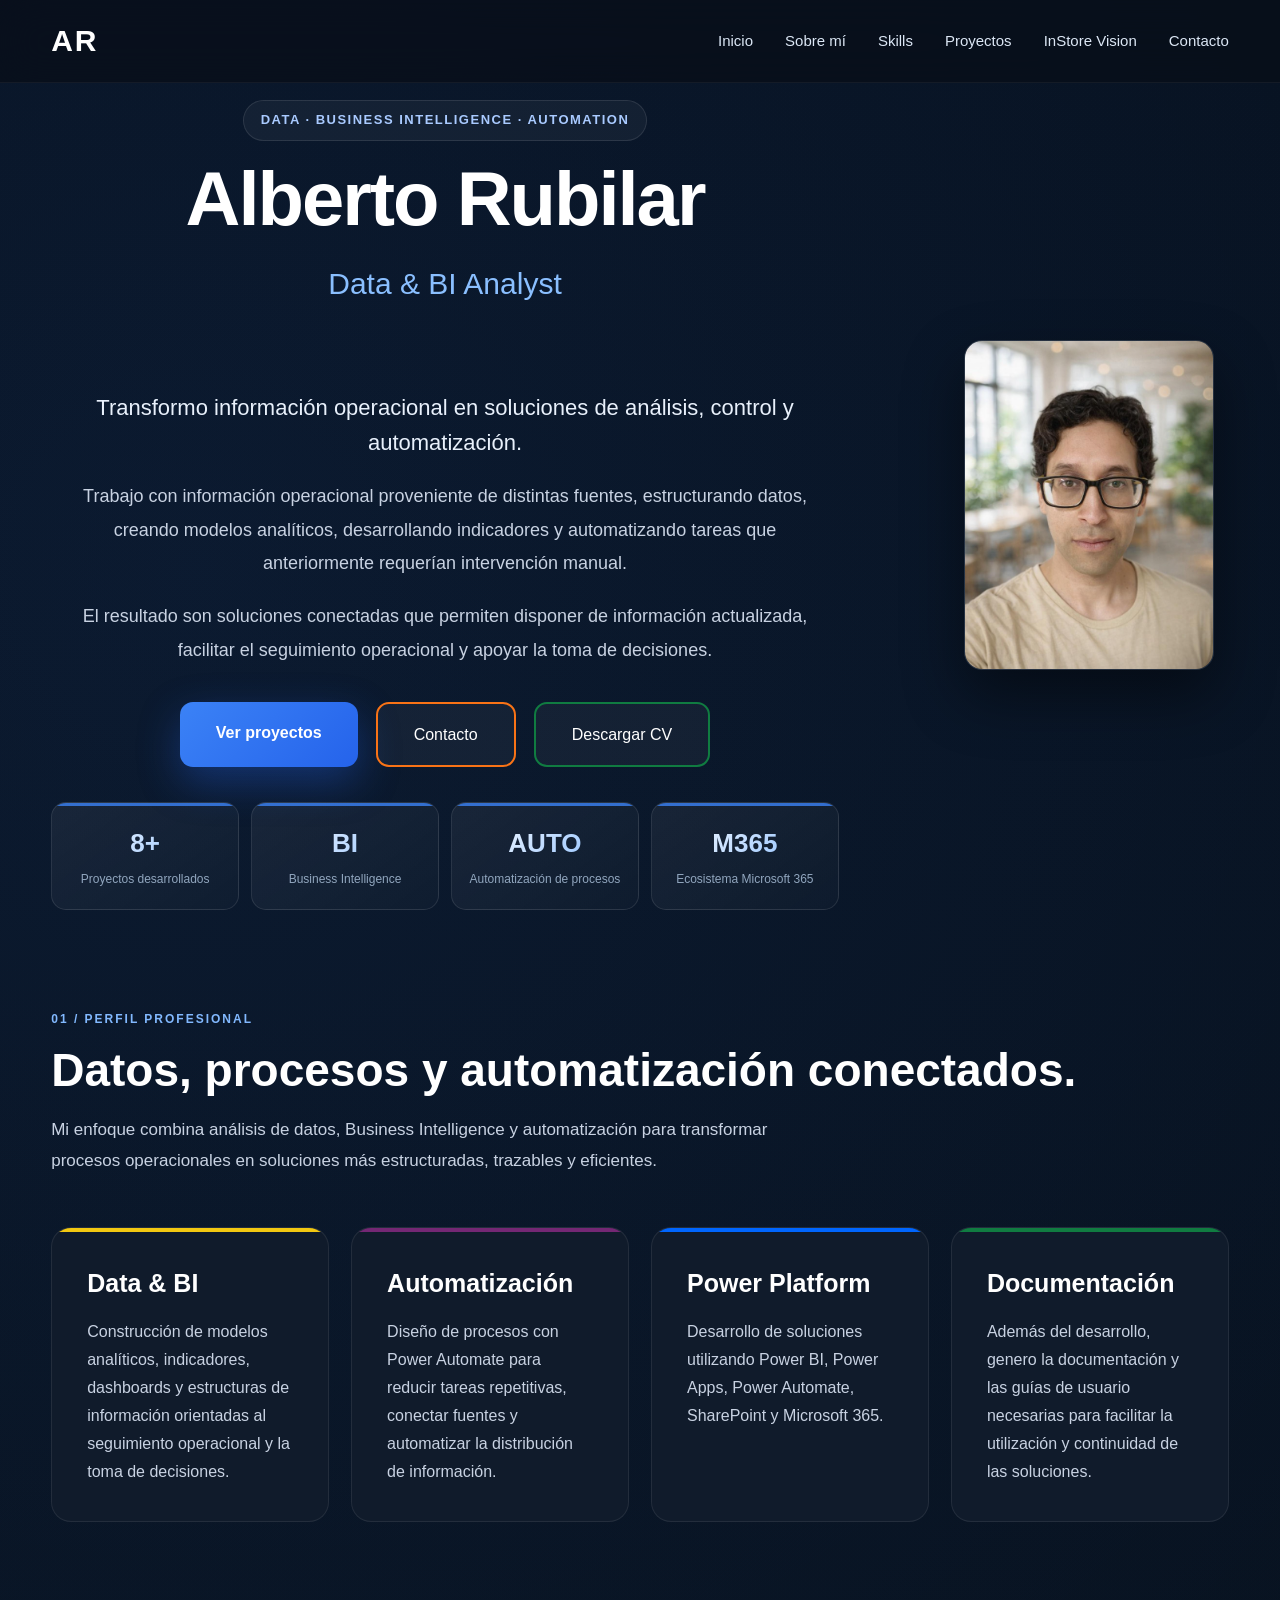
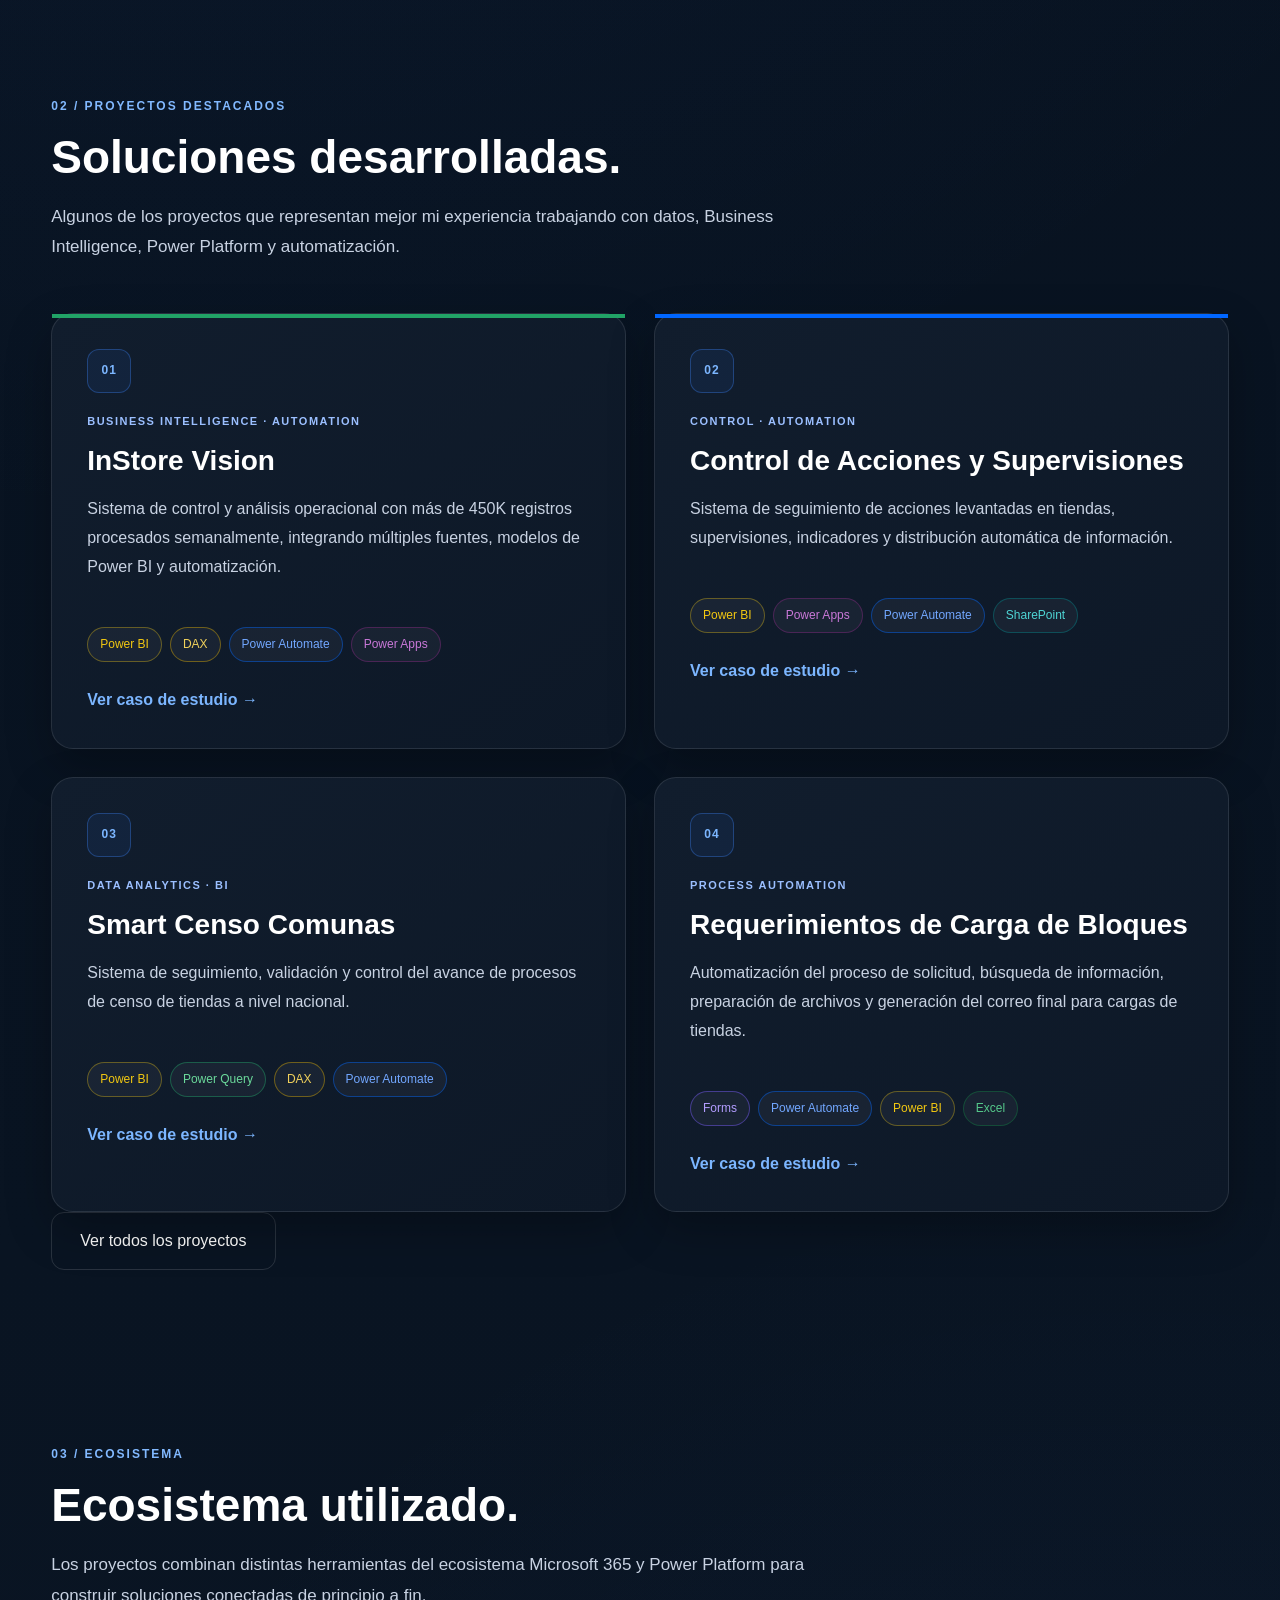
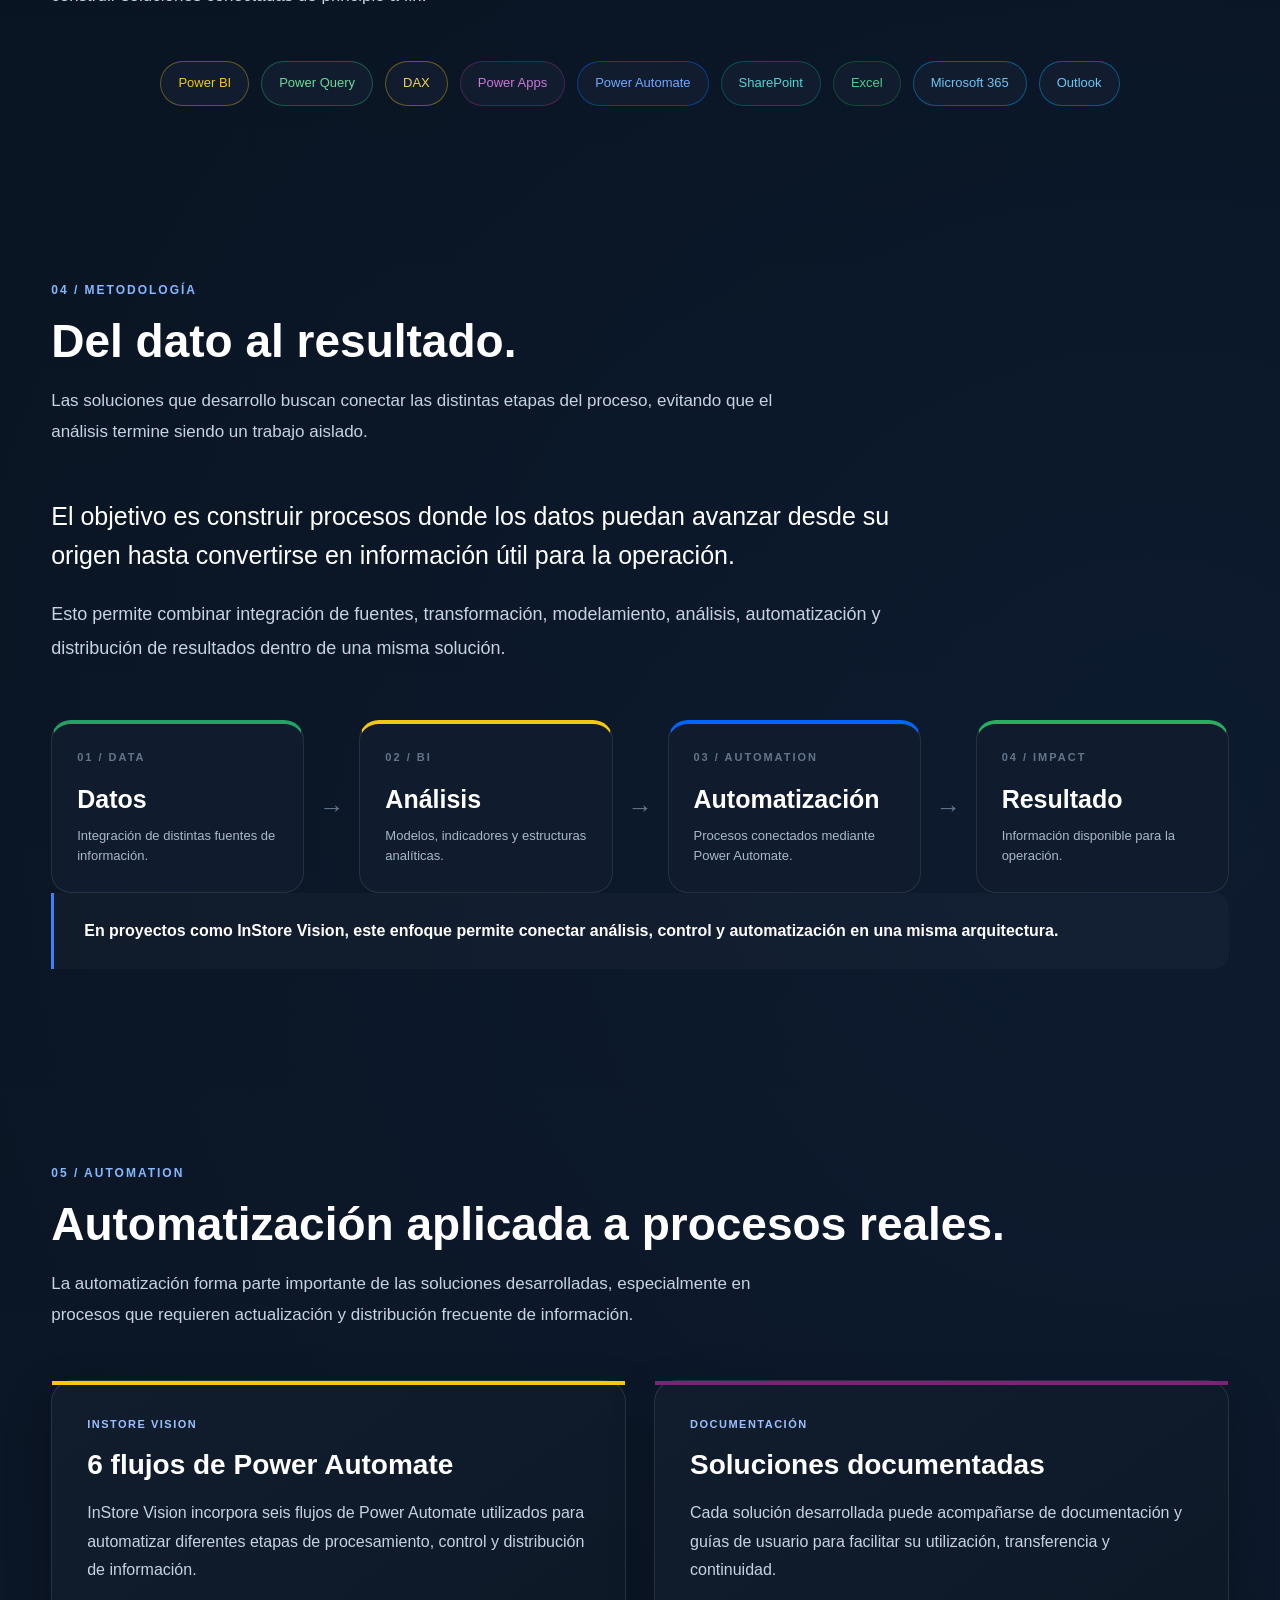
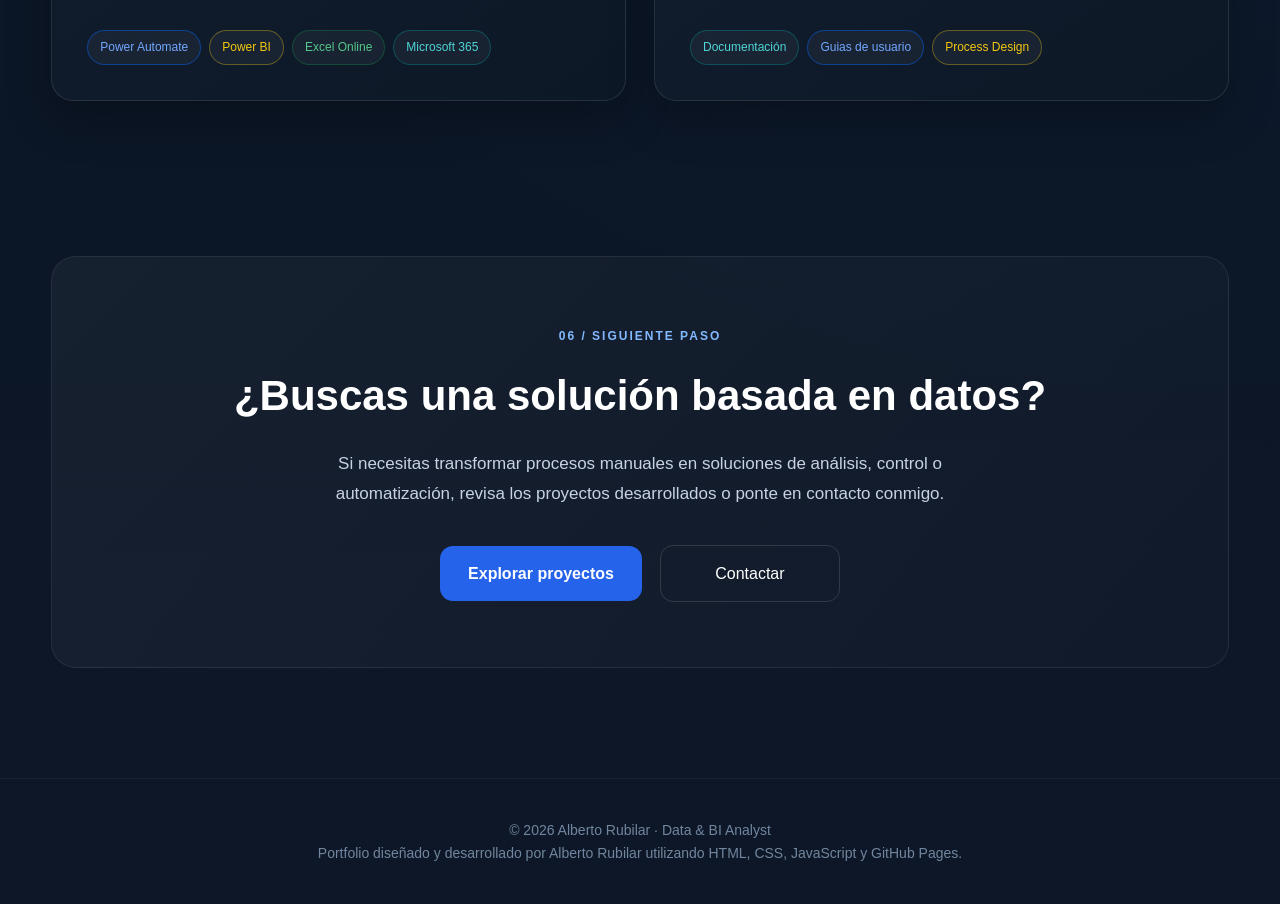
==== commit 21819fdd: "index.html" ====
--- a/index.html
+++ b/index.html
@@ -1048,7 +1048,6 @@
 
 </footer>
 
-assets/js/main.js
 
 </body>
 </html>
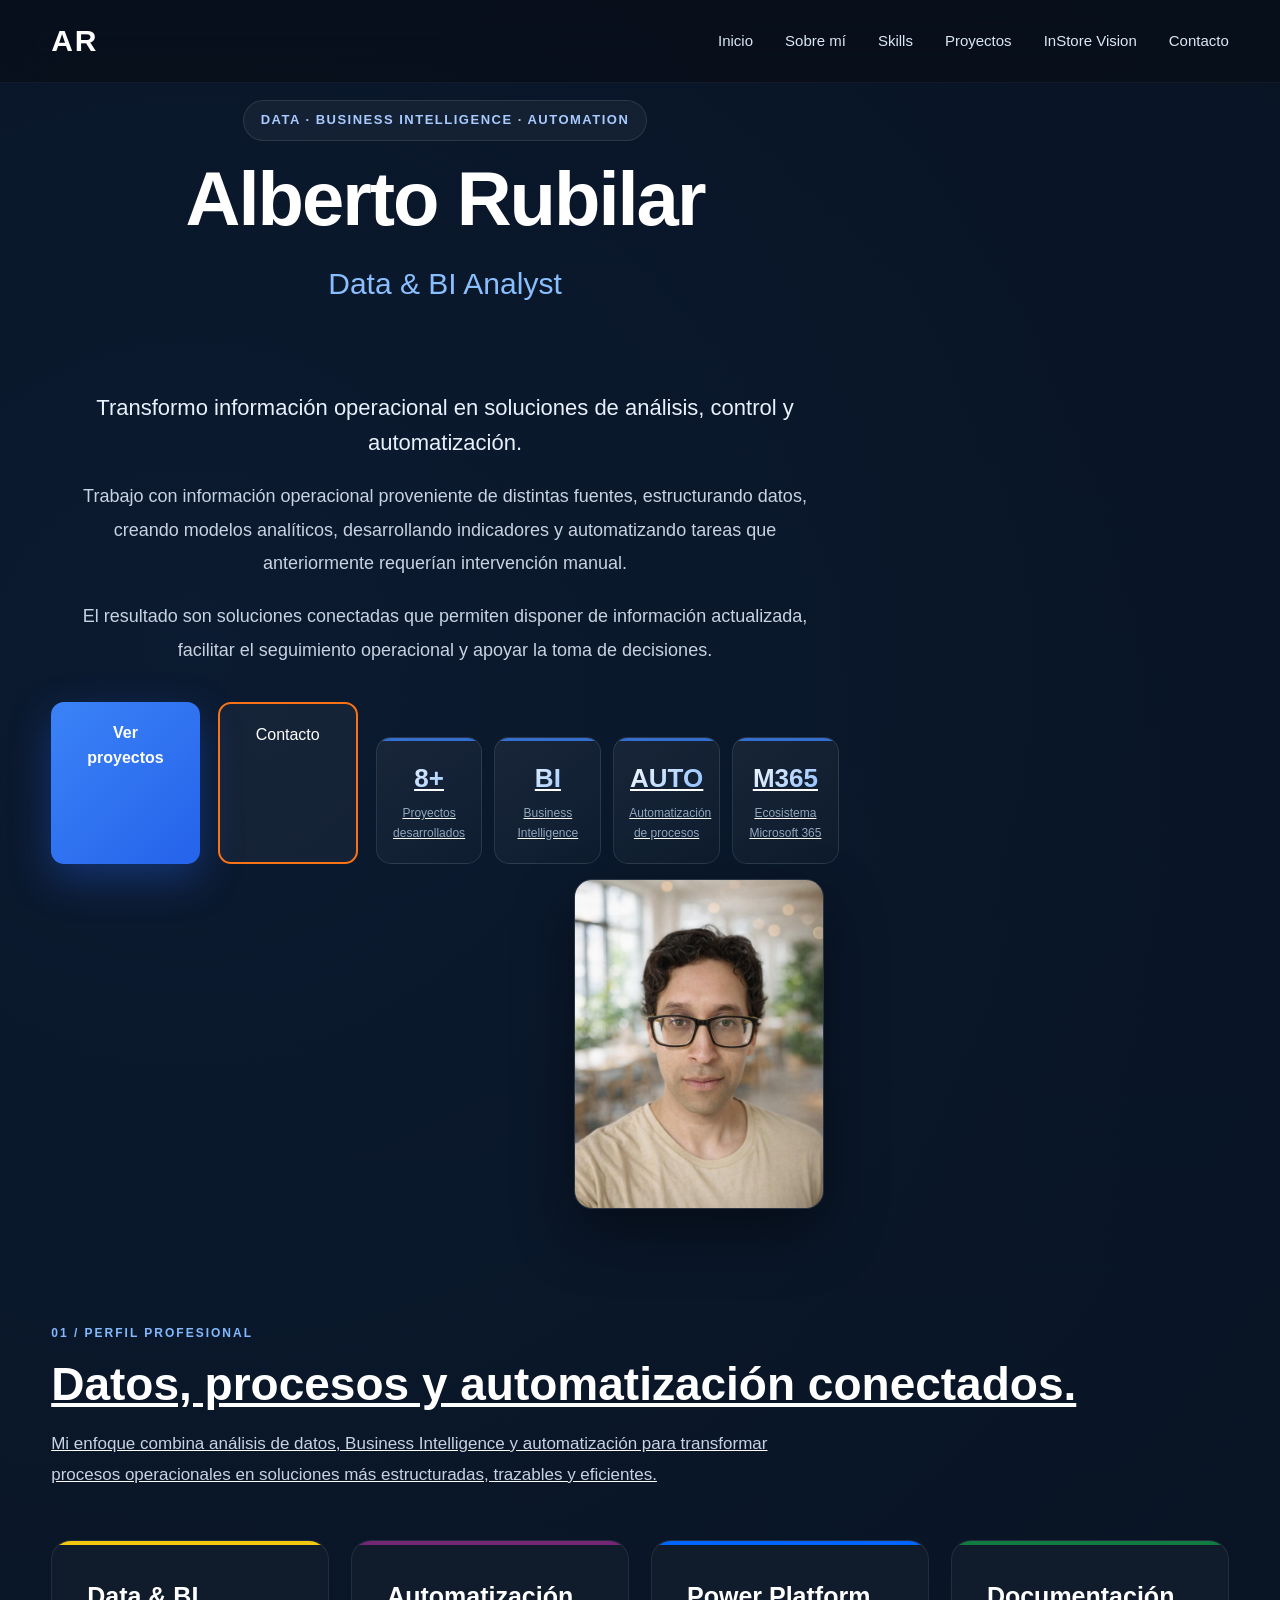
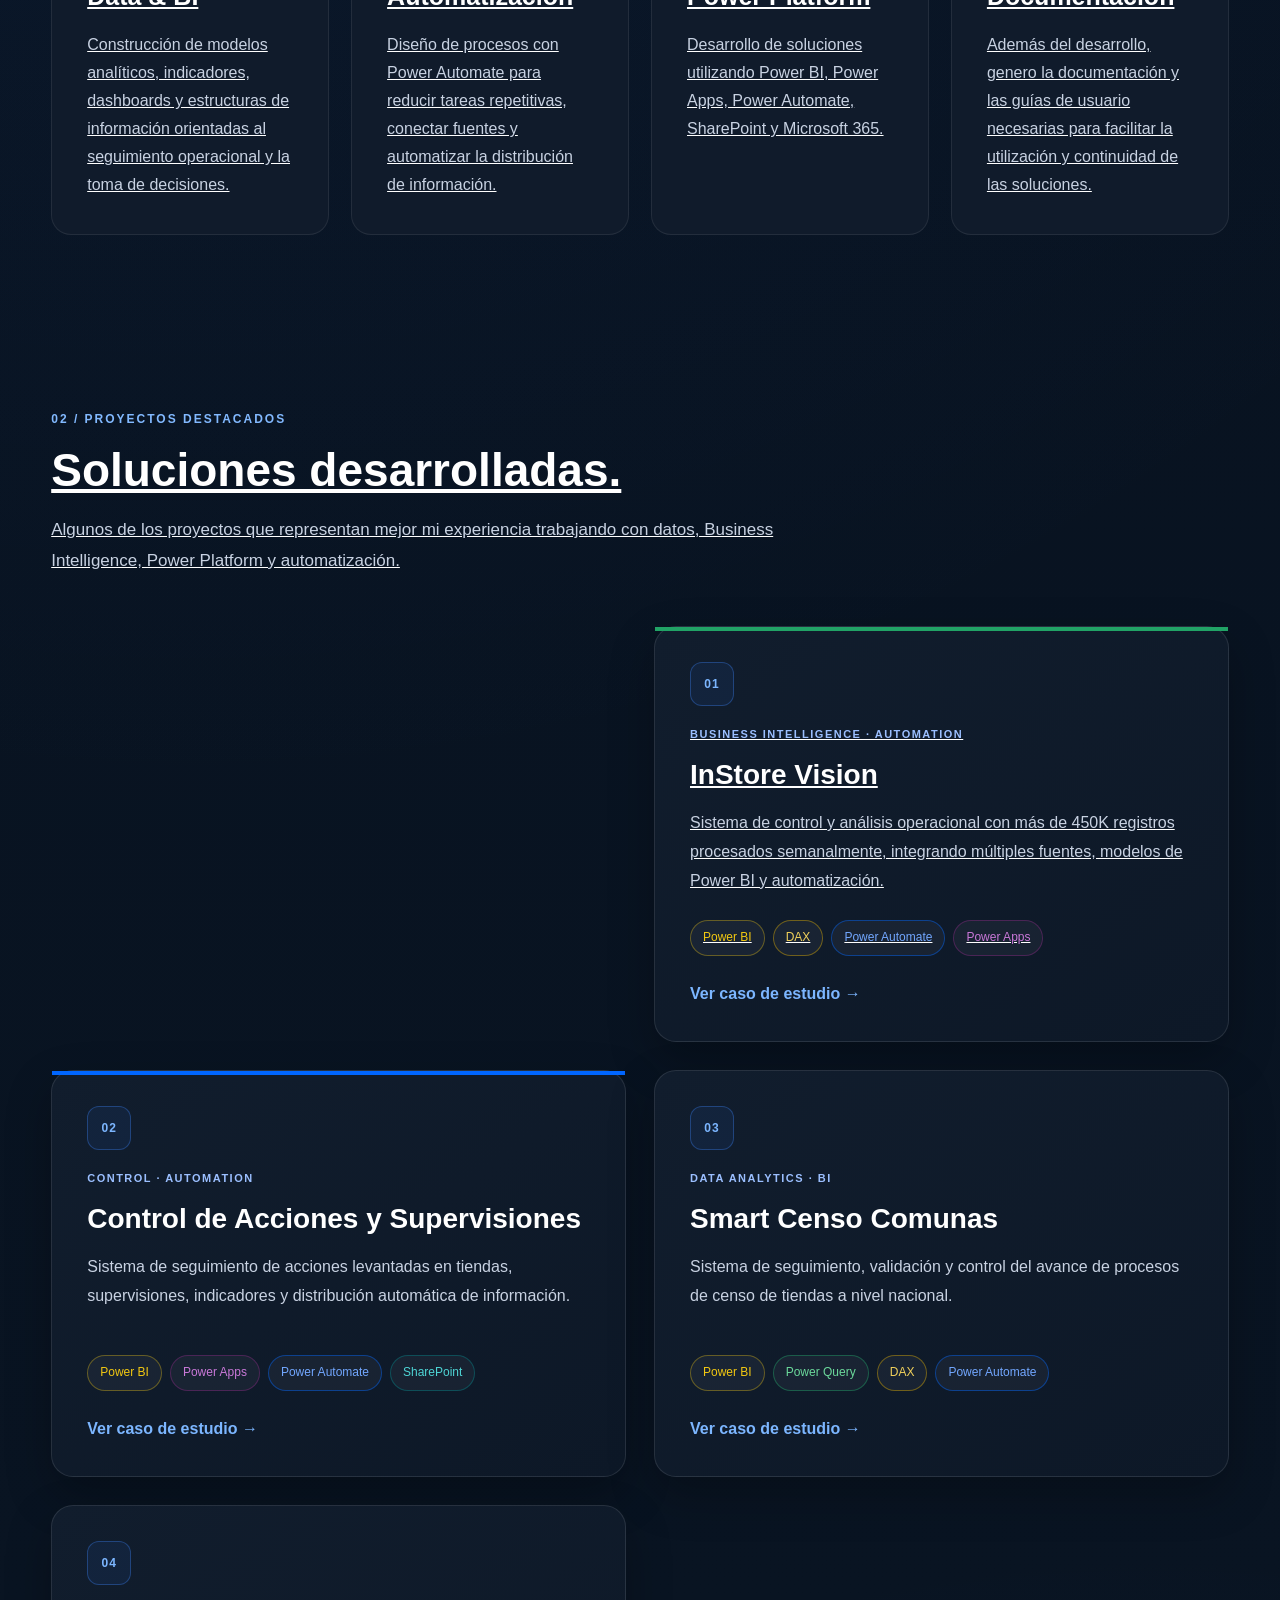
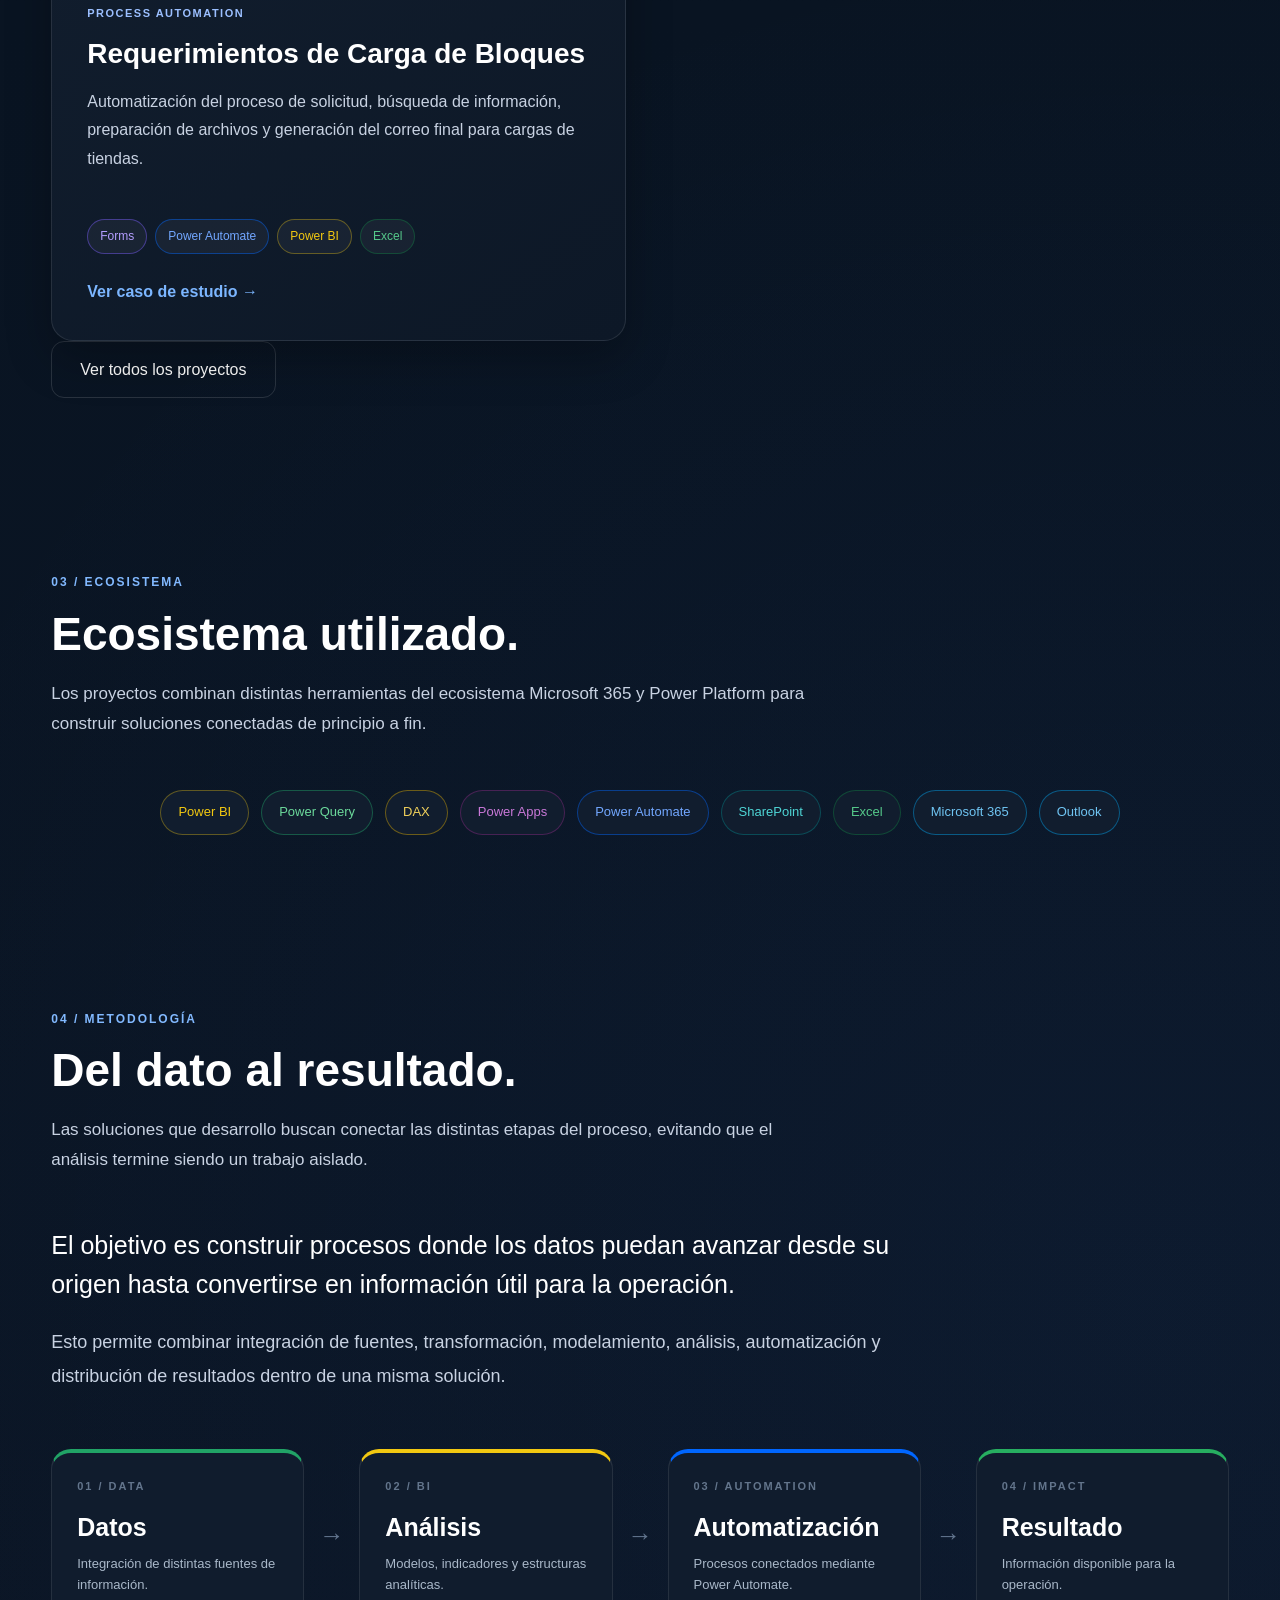
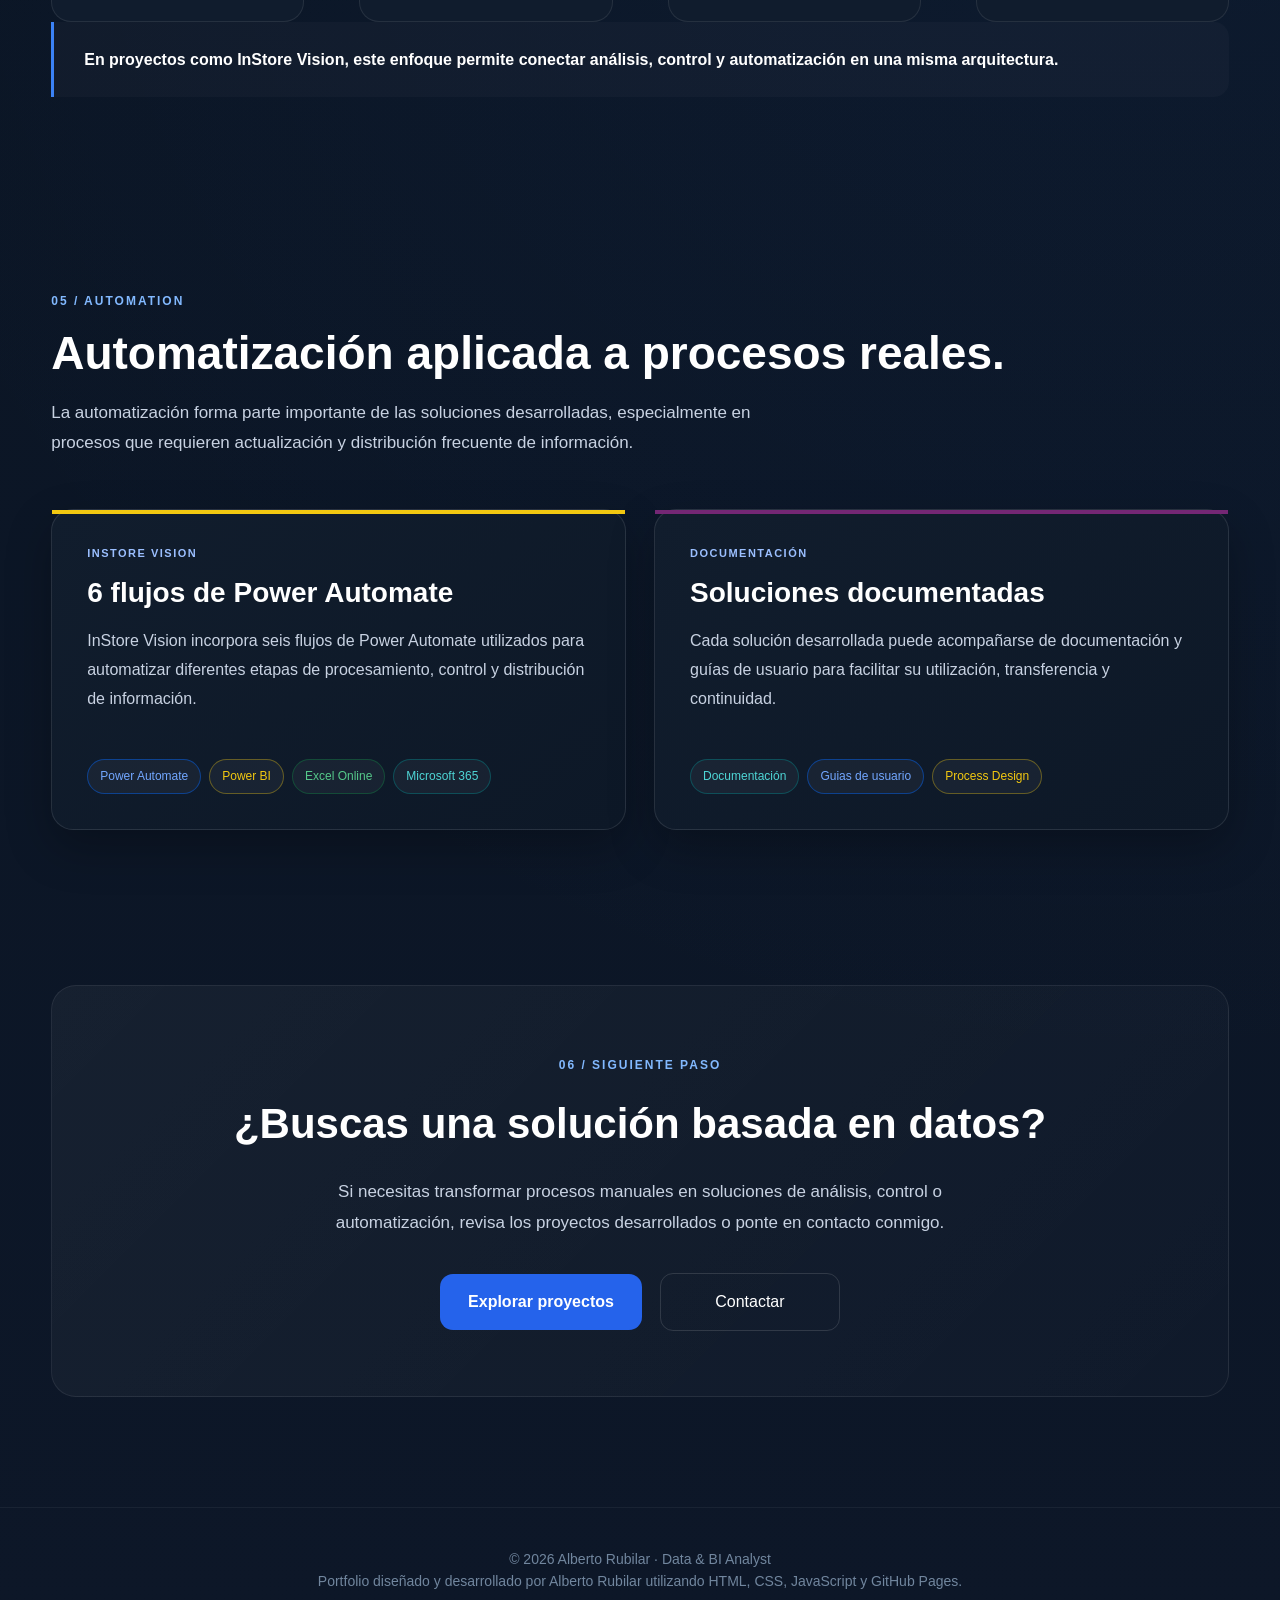
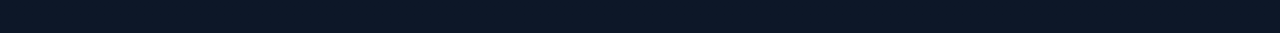
==== commit 47ba4228: "index.html" ====
--- a/index.html
+++ b/index.html
@@ -131,9 +131,7 @@
 
         </div>
 
-
-
-        <!-- =================================================
+<!-- =================================================
      BUTTONS
 ================================================== -->
 
@@ -152,15 +150,11 @@
     >
         Contacto
     </a>
+
     <a
-     
+        href="assets/files/Alberto_Rubilar_CV.pdf"
         download="Alberto_Rubilar_CV.pdf"
-        class="btn-secondary btn-cv"
-    >
-        Descargar CV
-    </a>
-
-</div>
+        
 
 
         <!-- =================================================
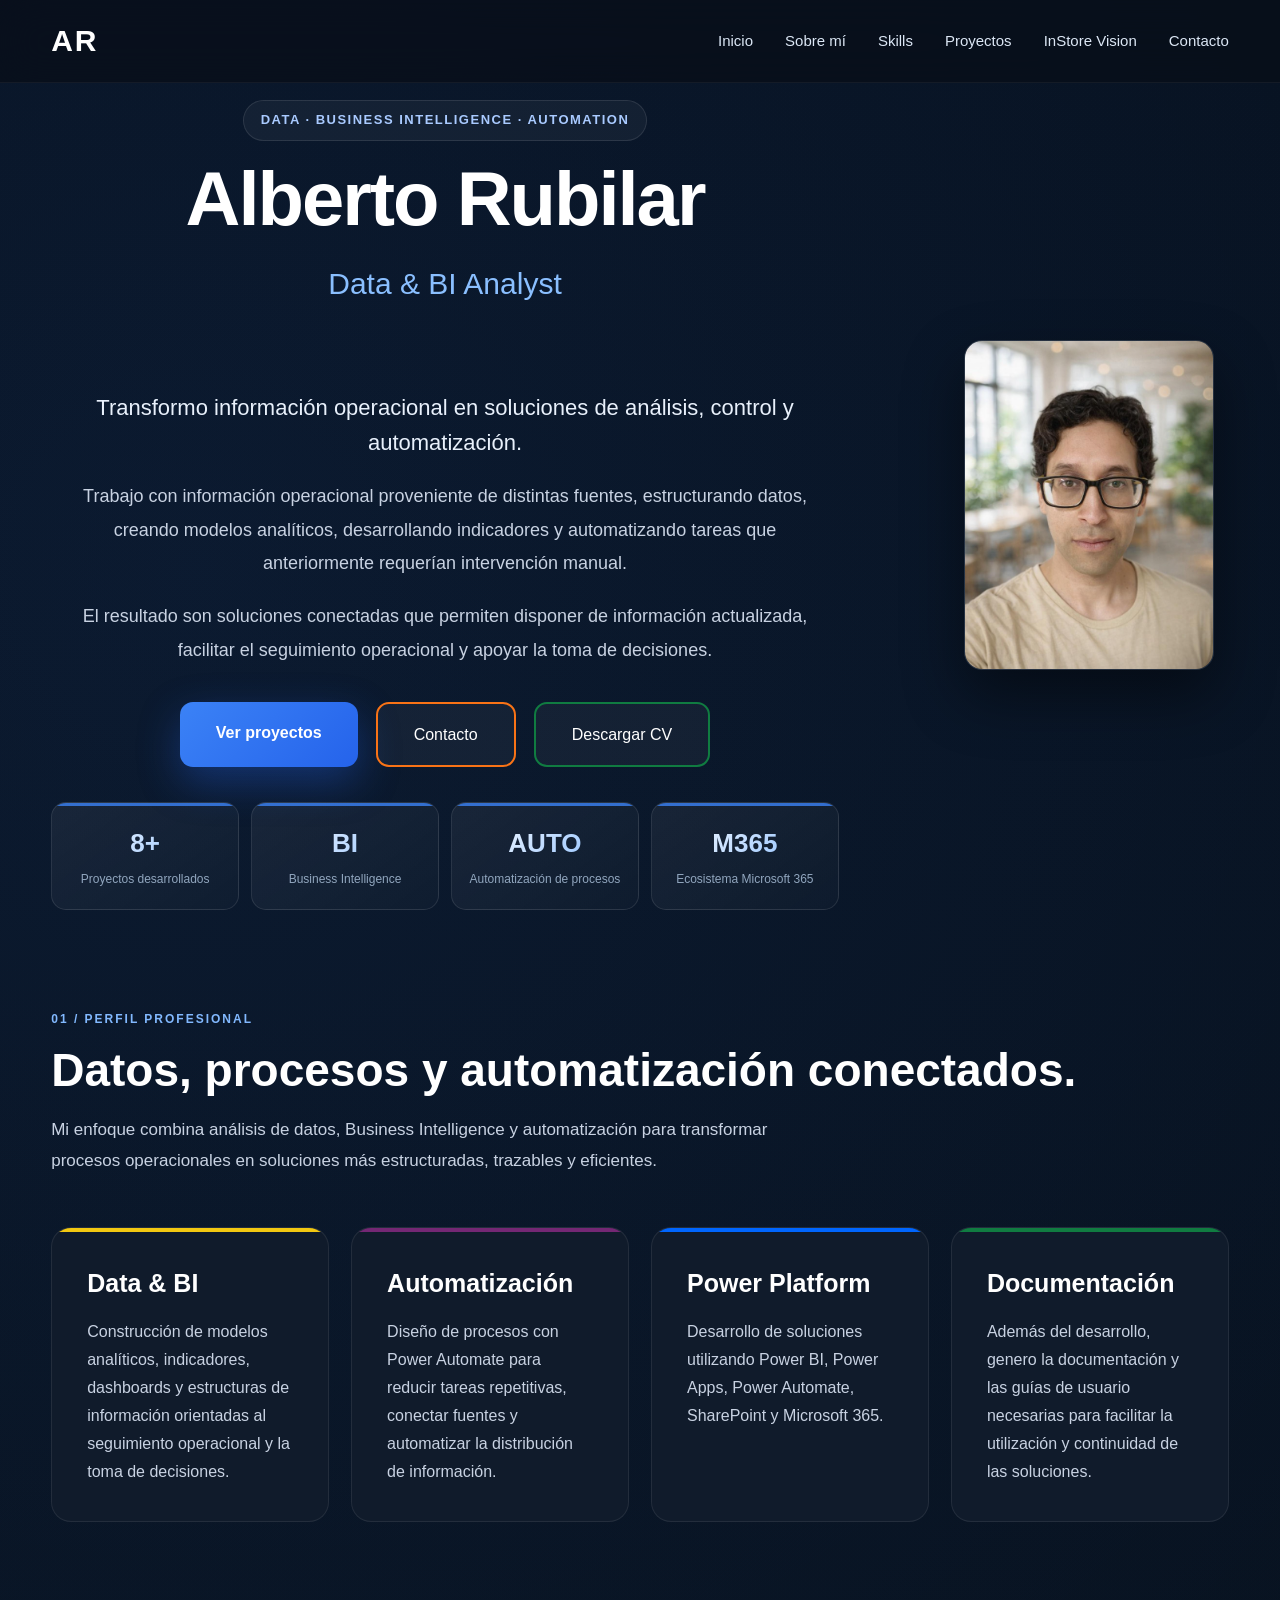
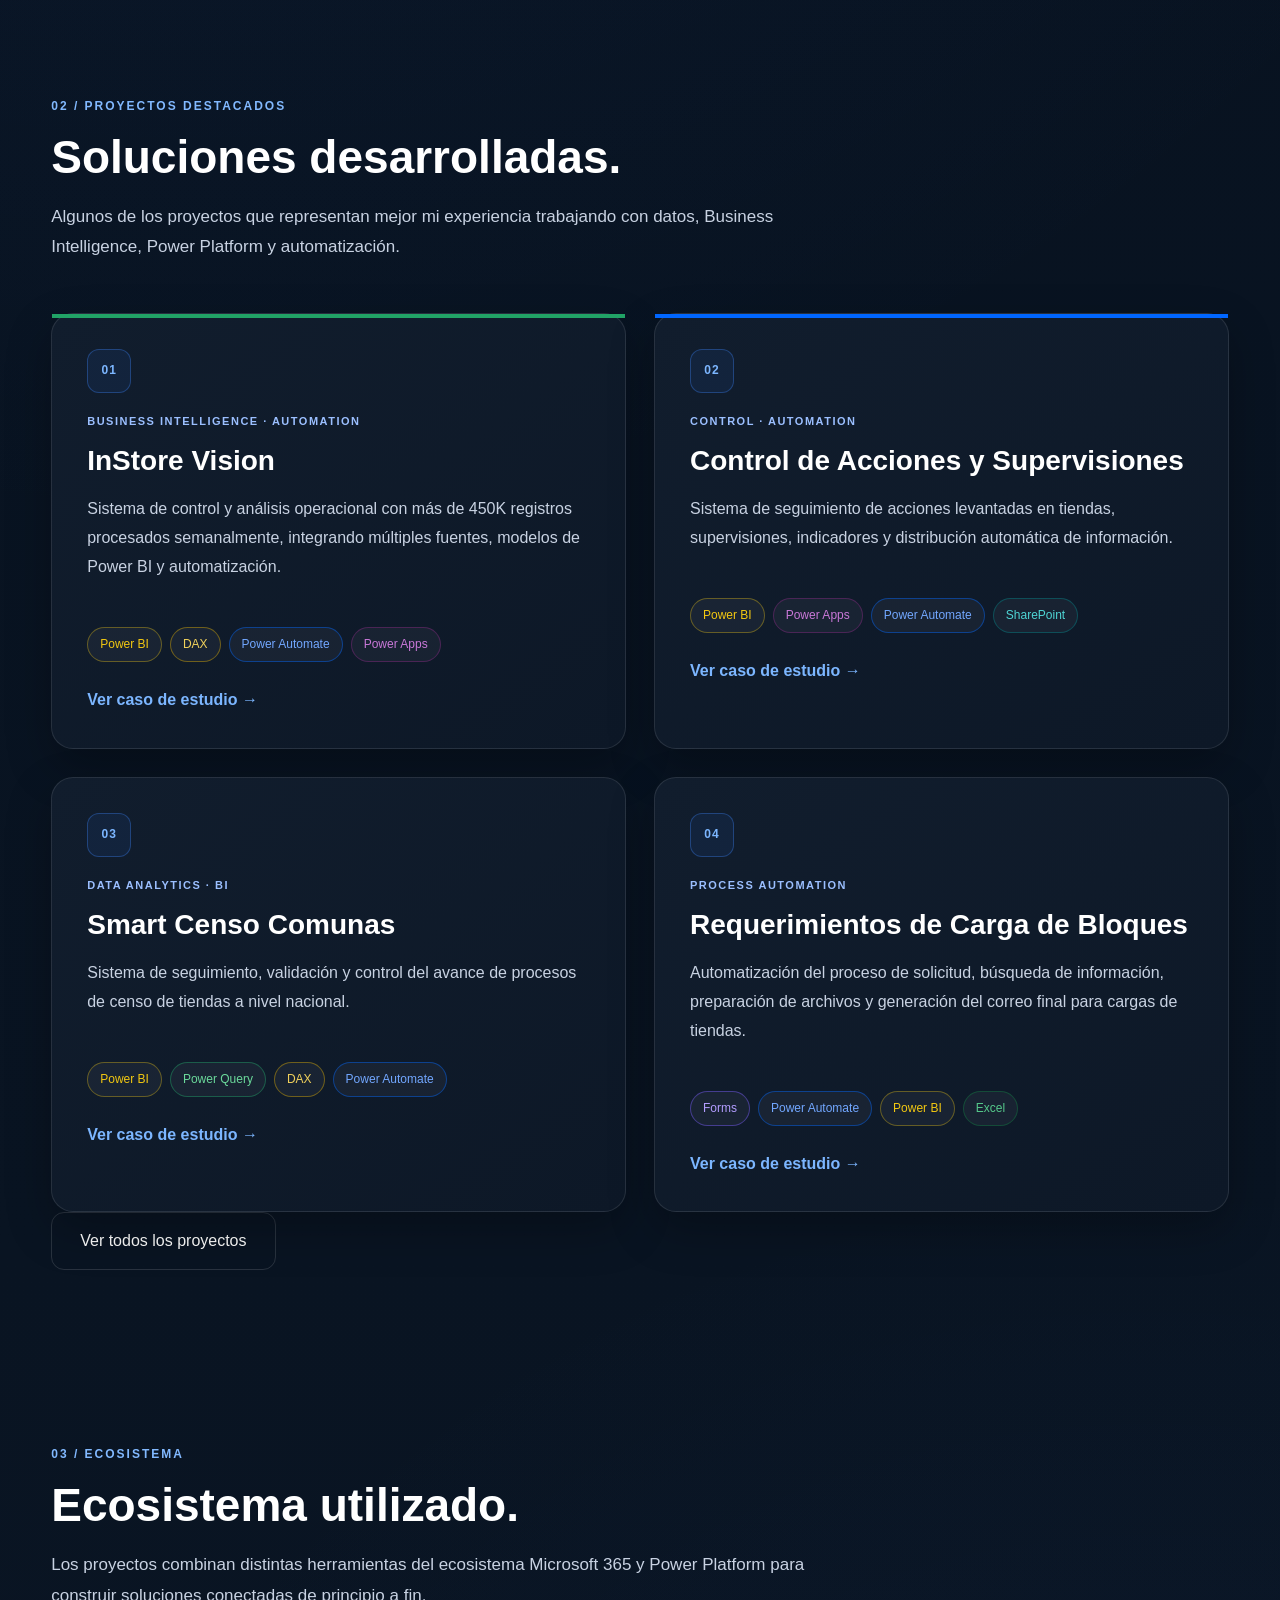
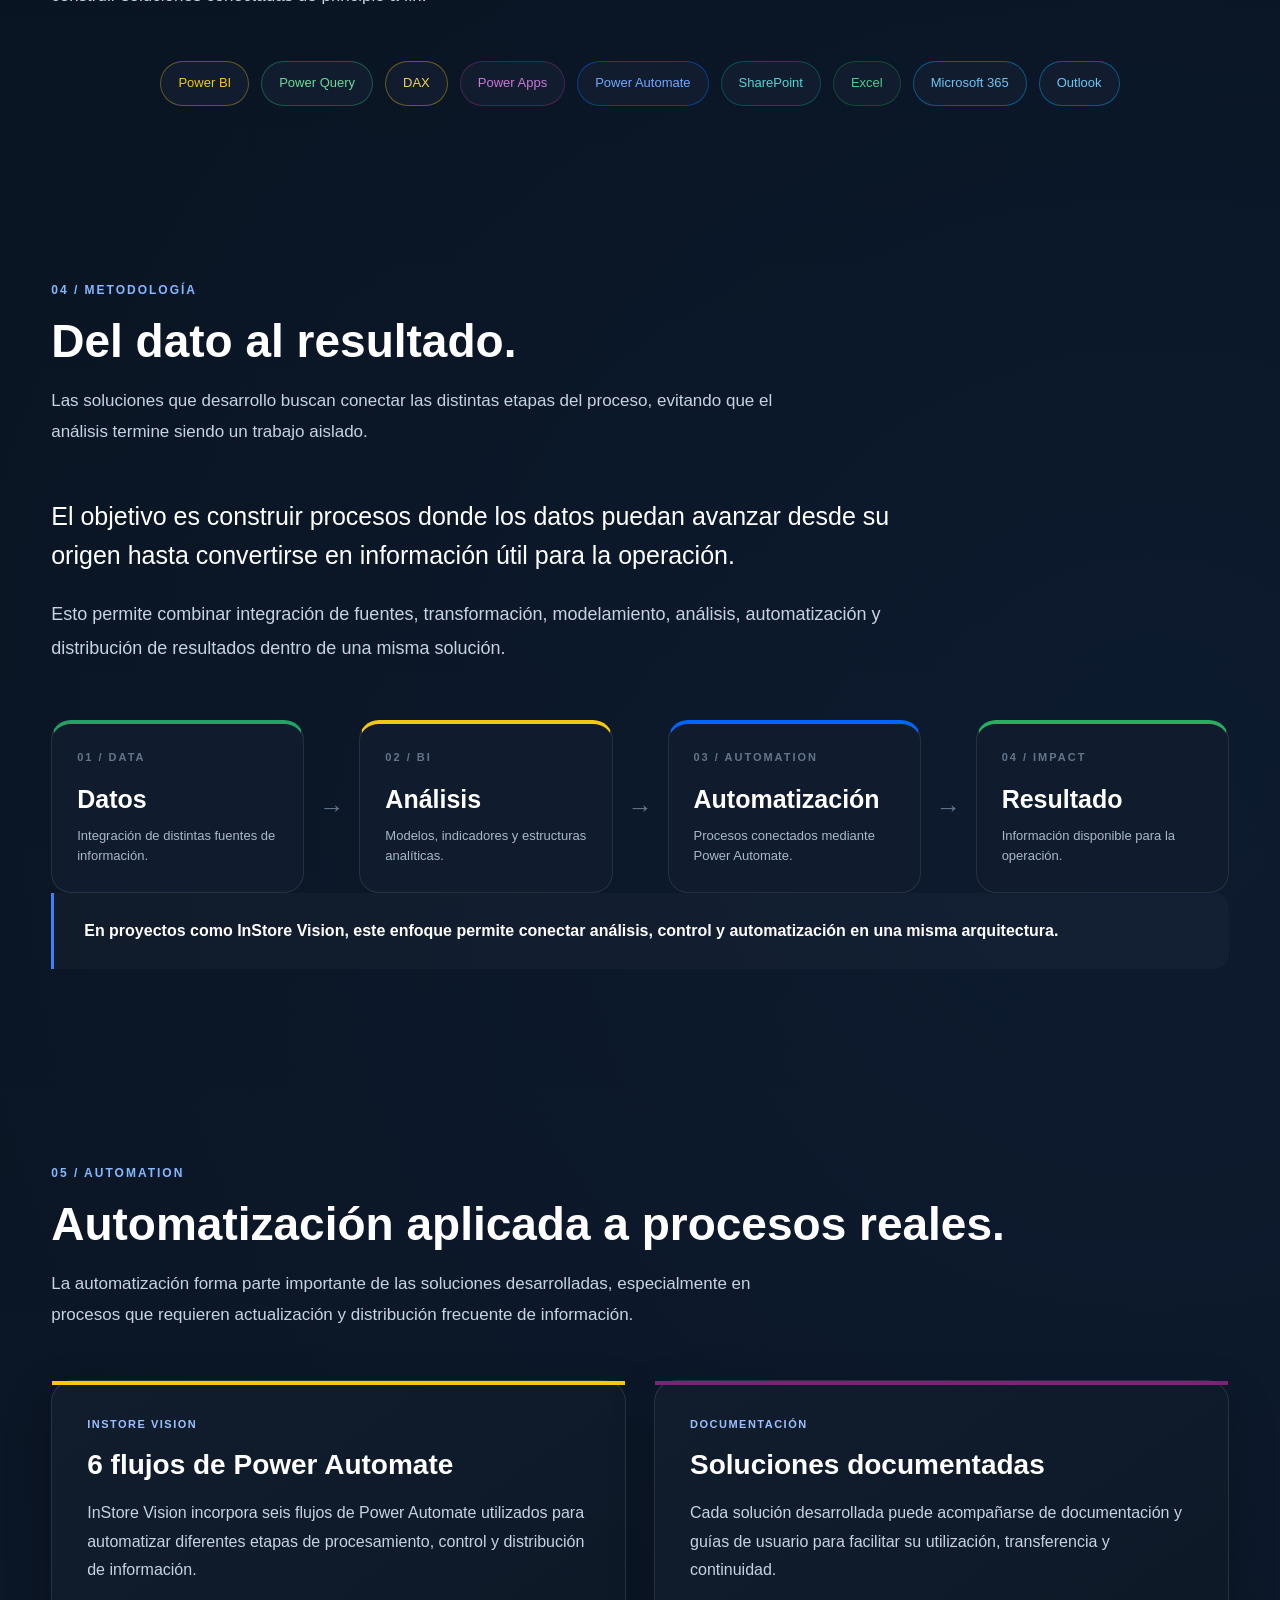
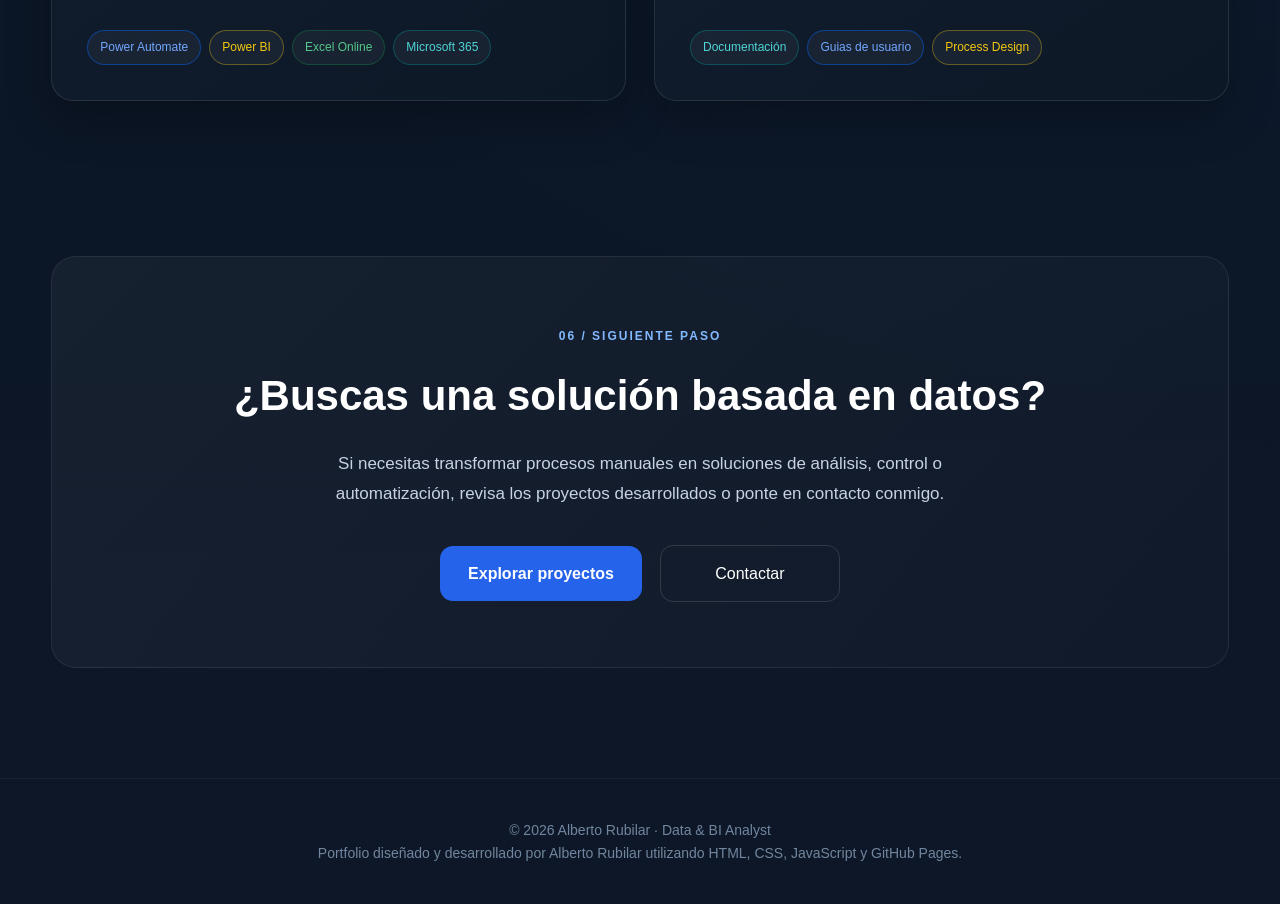
==== commit 6bdcaef6: "index.html" ====
--- a/index.html
+++ b/index.html
@@ -154,8 +154,12 @@
     <a
         href="assets/files/Alberto_Rubilar_CV.pdf"
         download="Alberto_Rubilar_CV.pdf"
+        class="btn-secondary btn-cv"
+    >
+        Descargar CV
+    </a>
         
-
+ </div>
 
         <!-- =================================================
              HERO STATS
